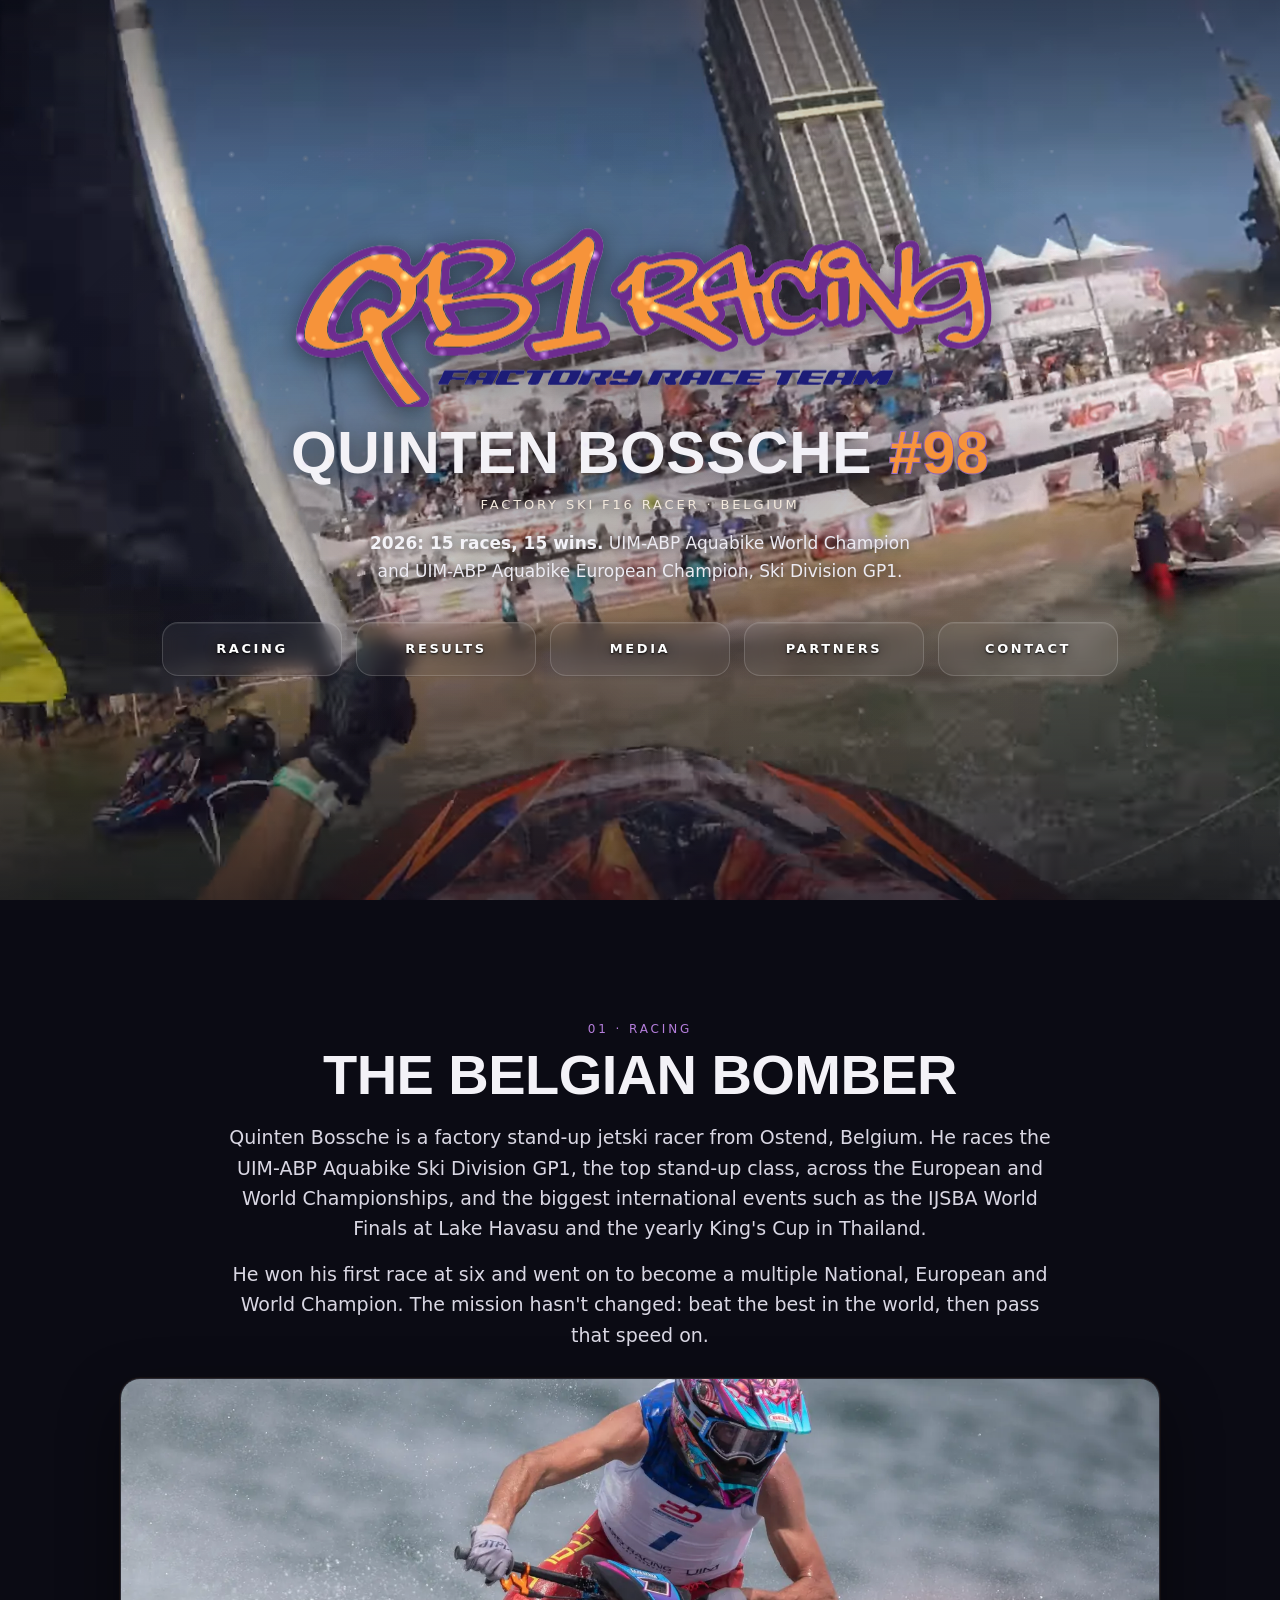
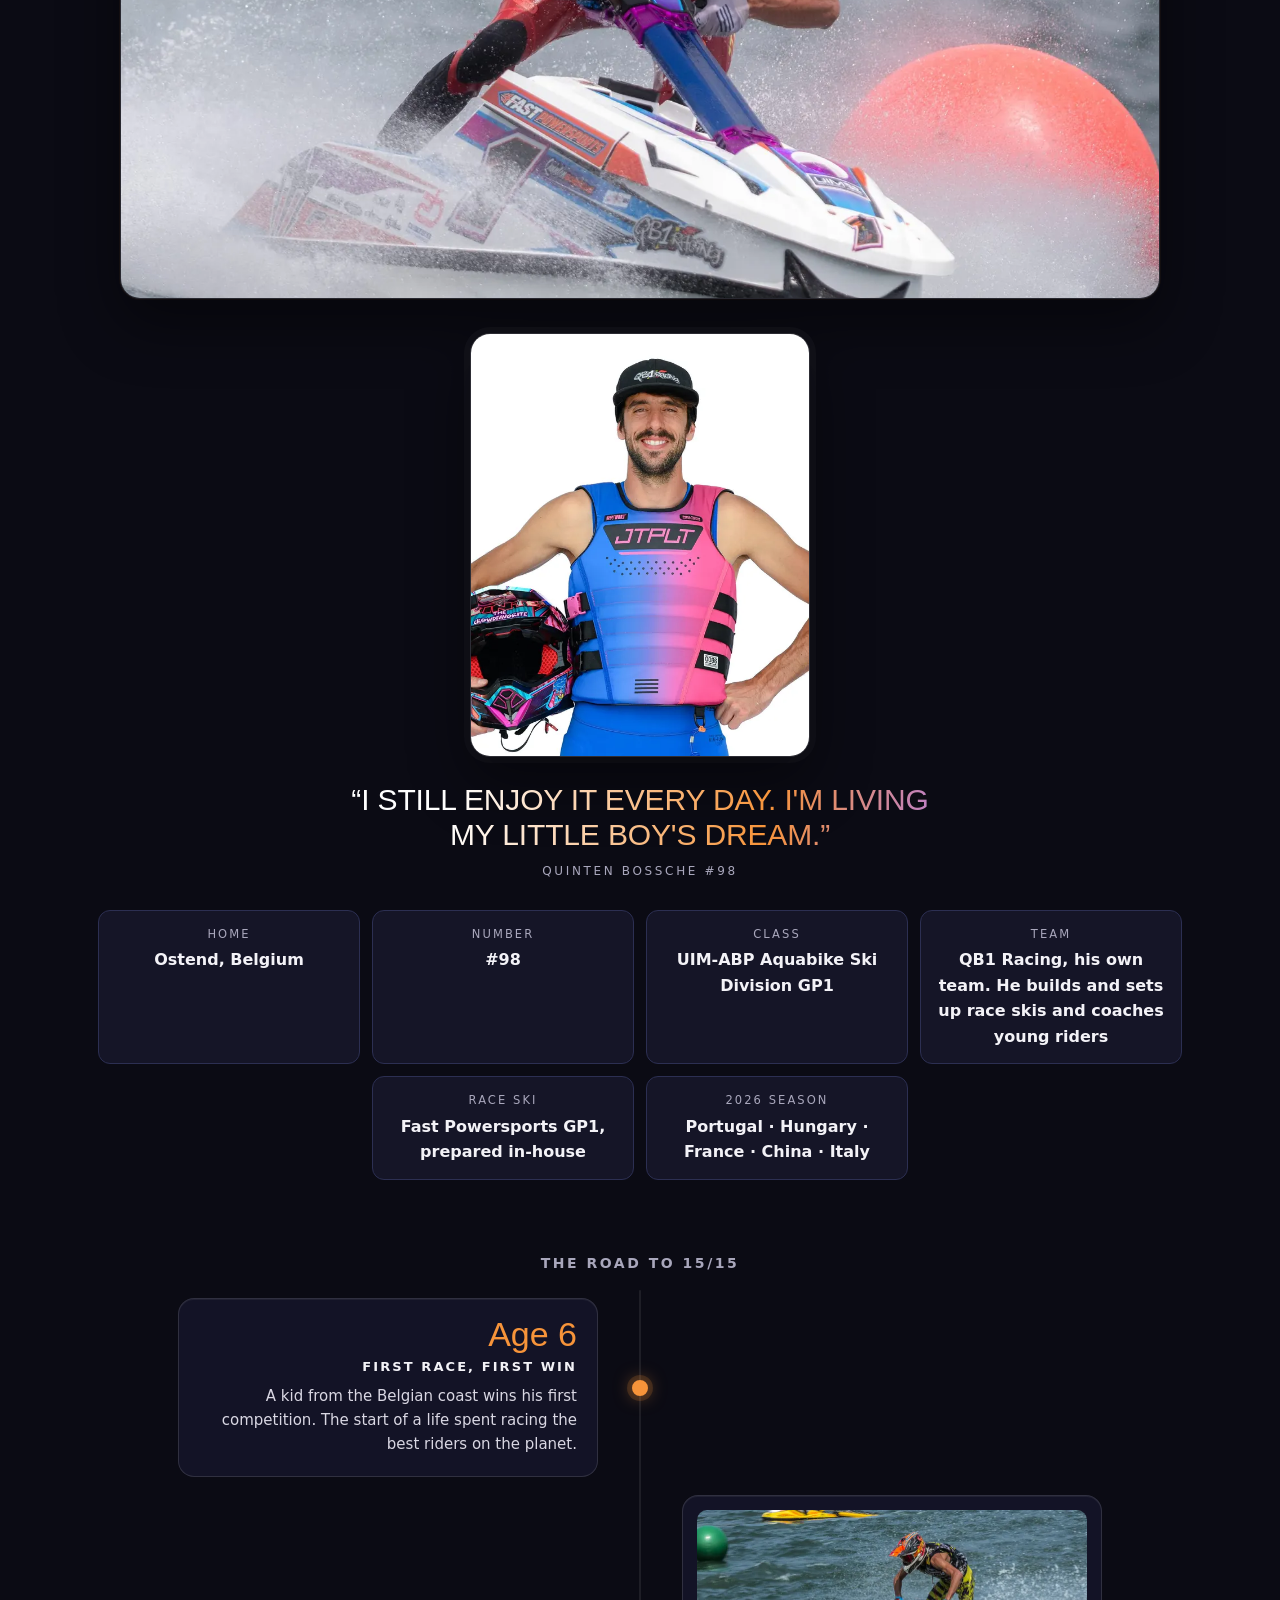
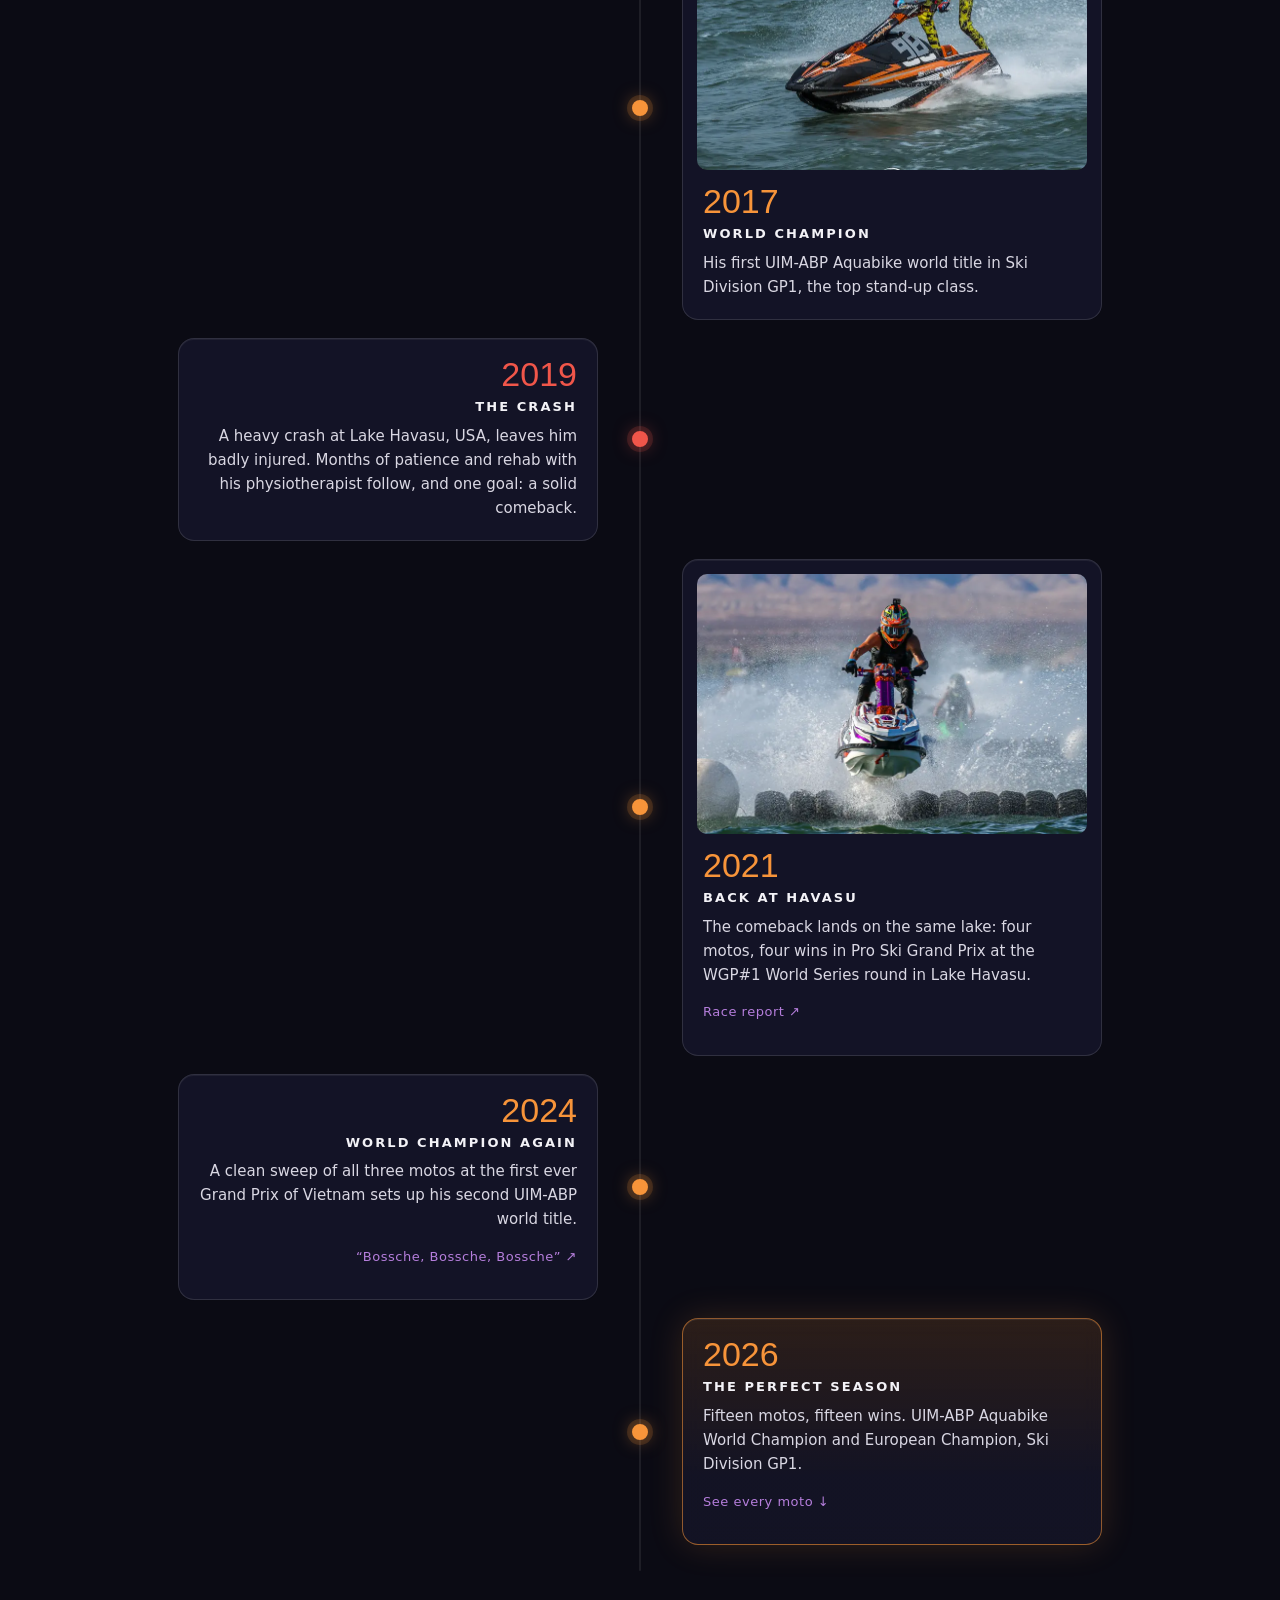
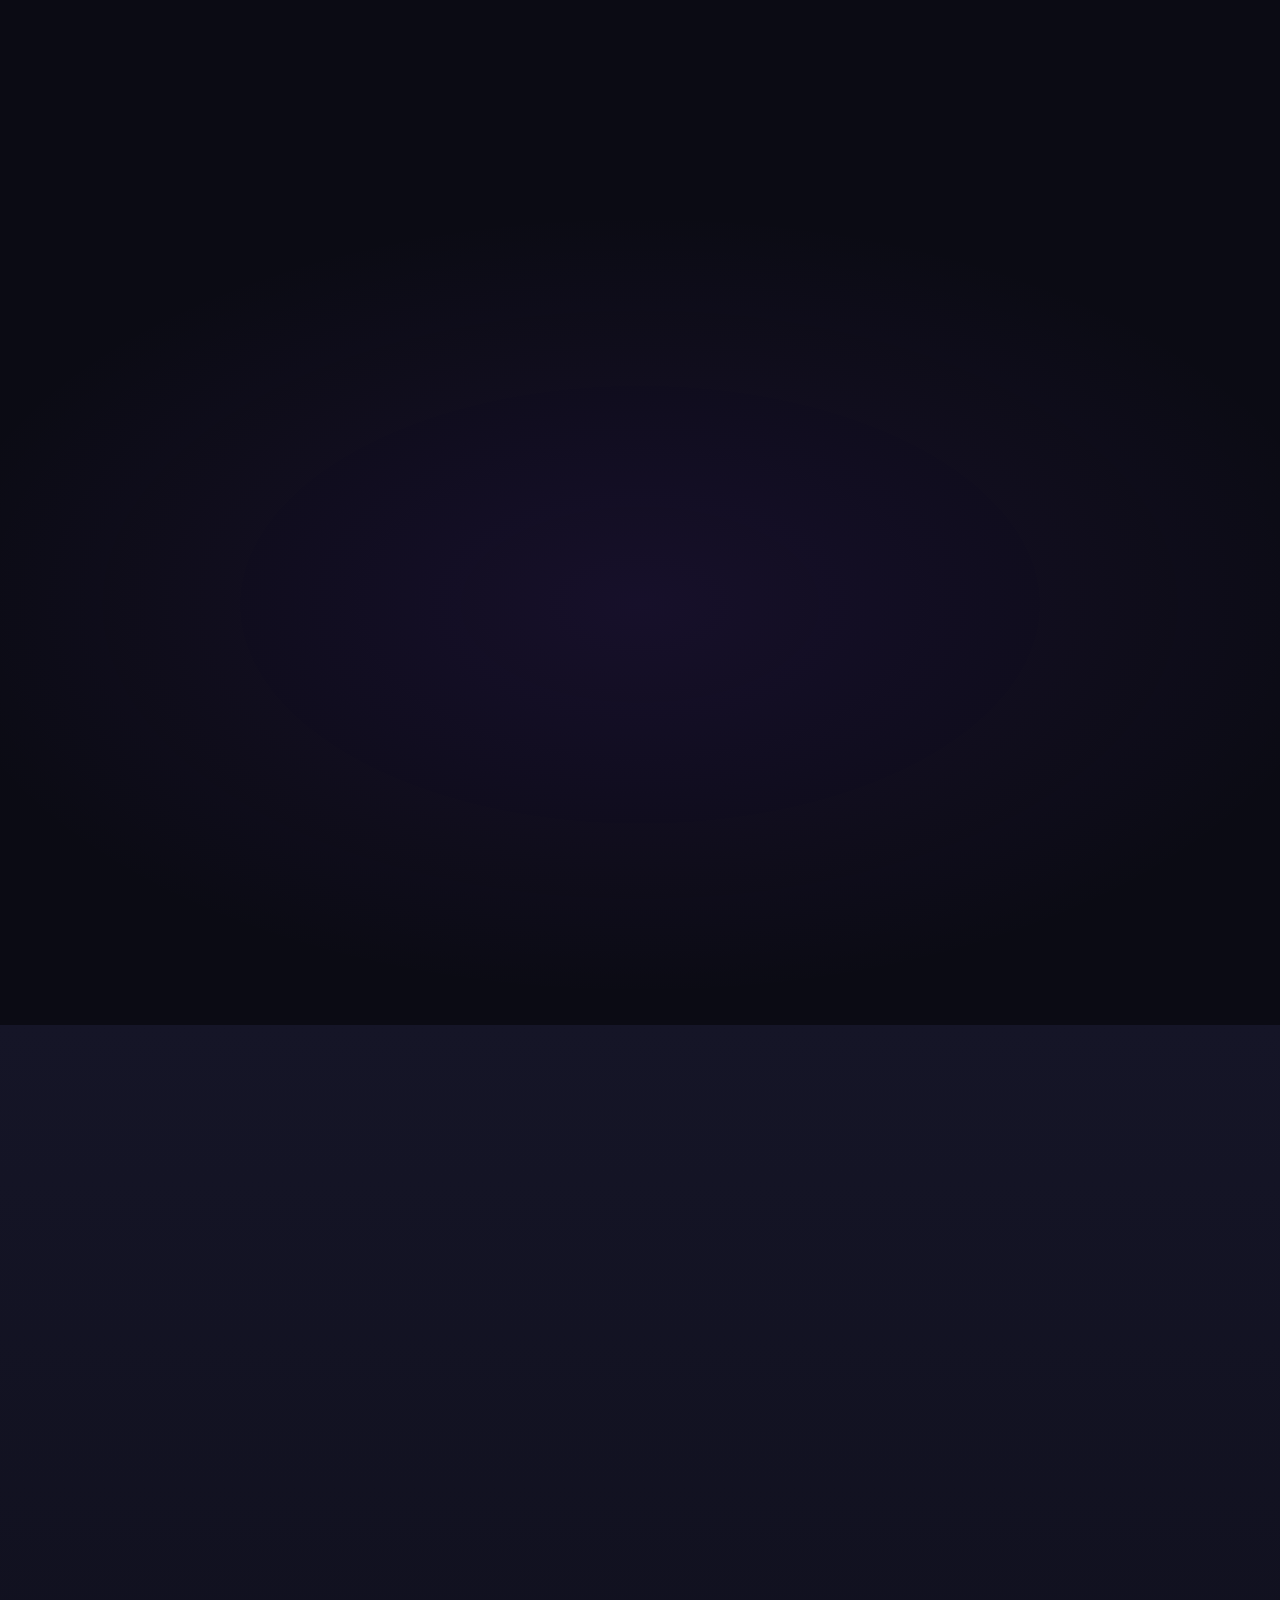
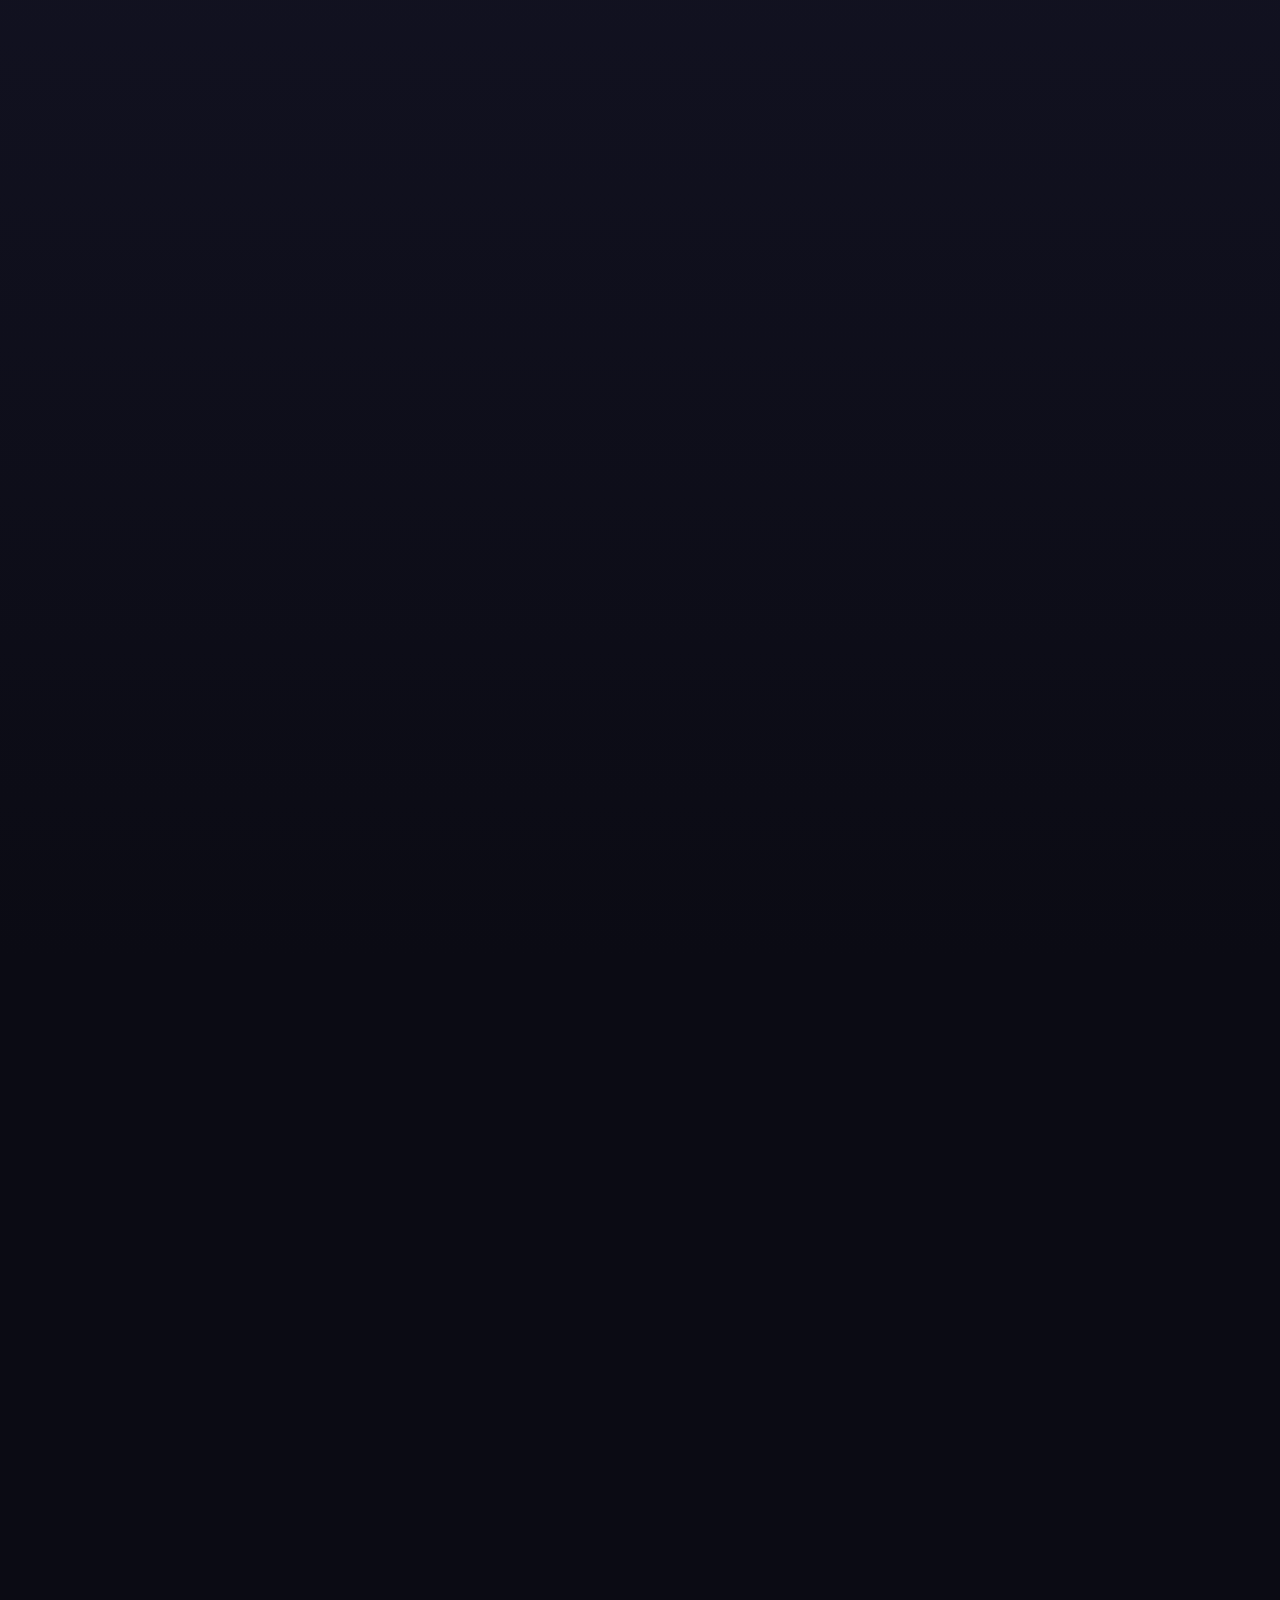
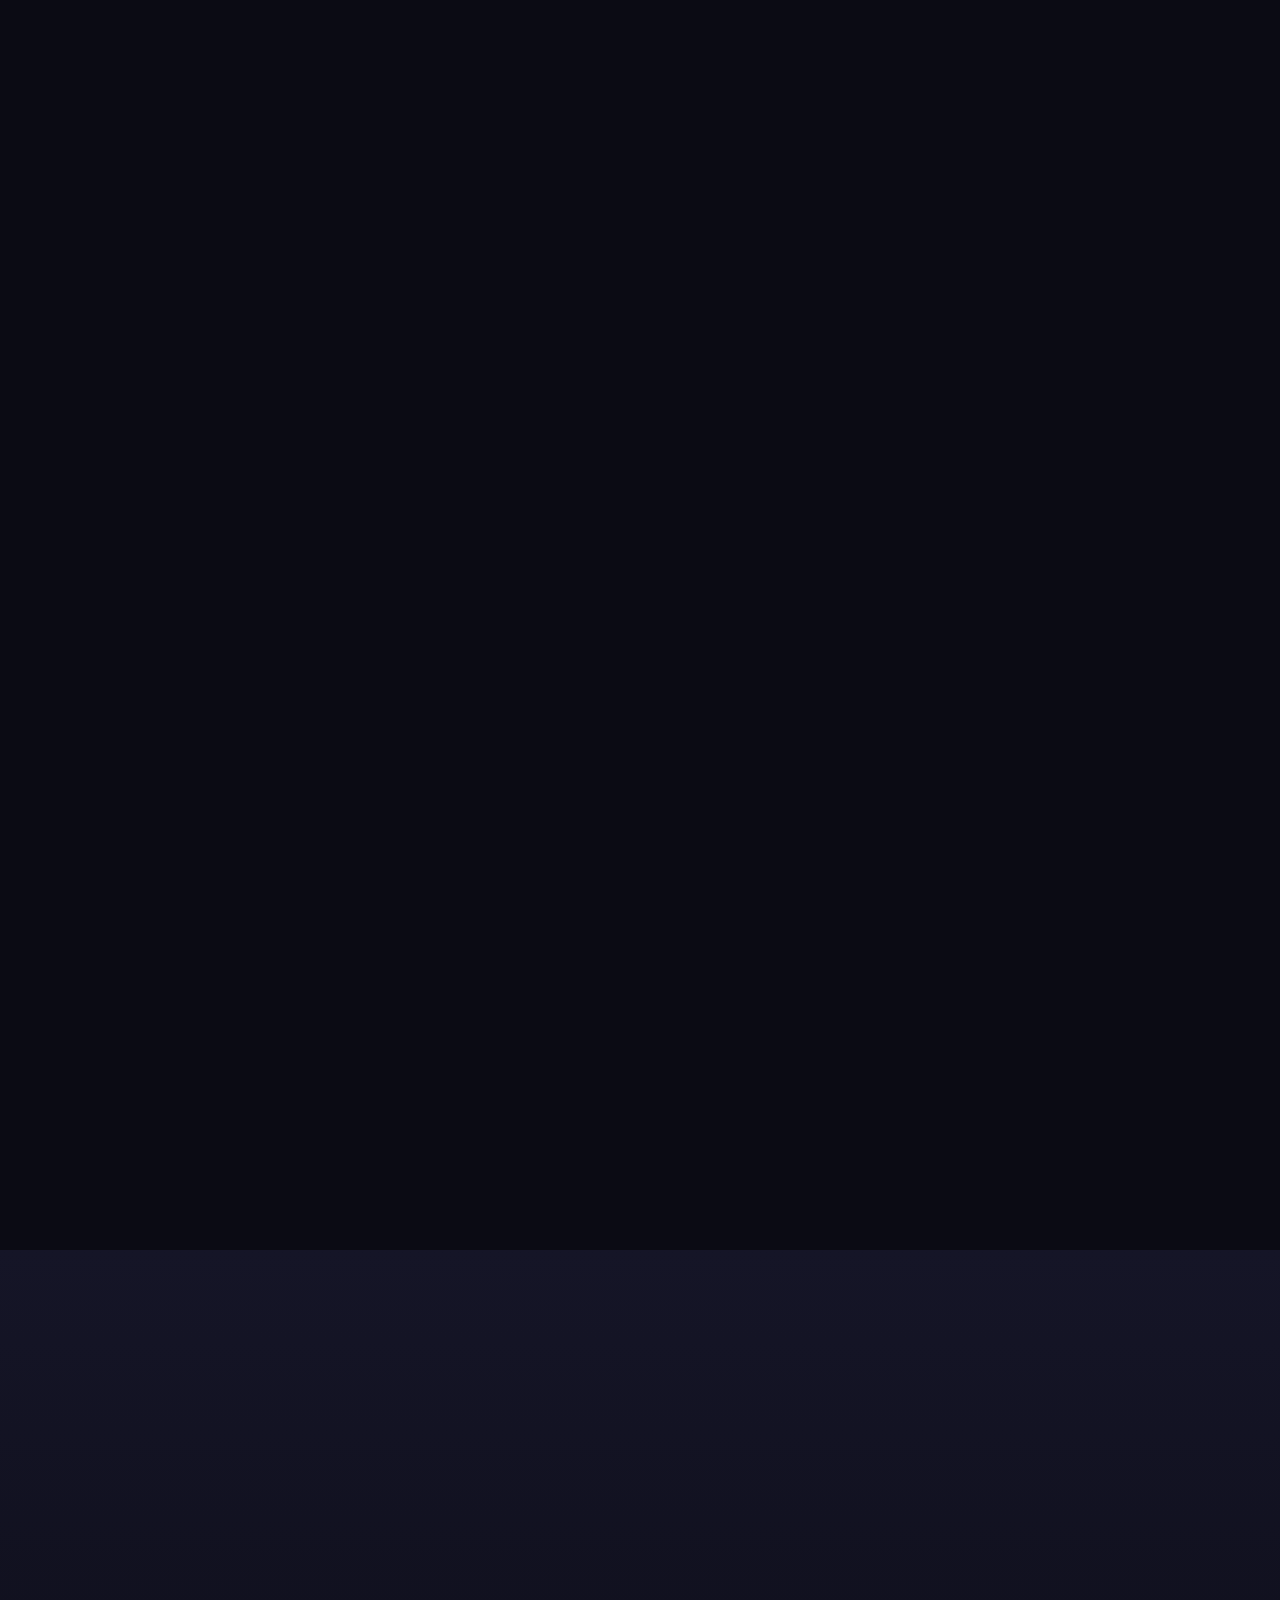
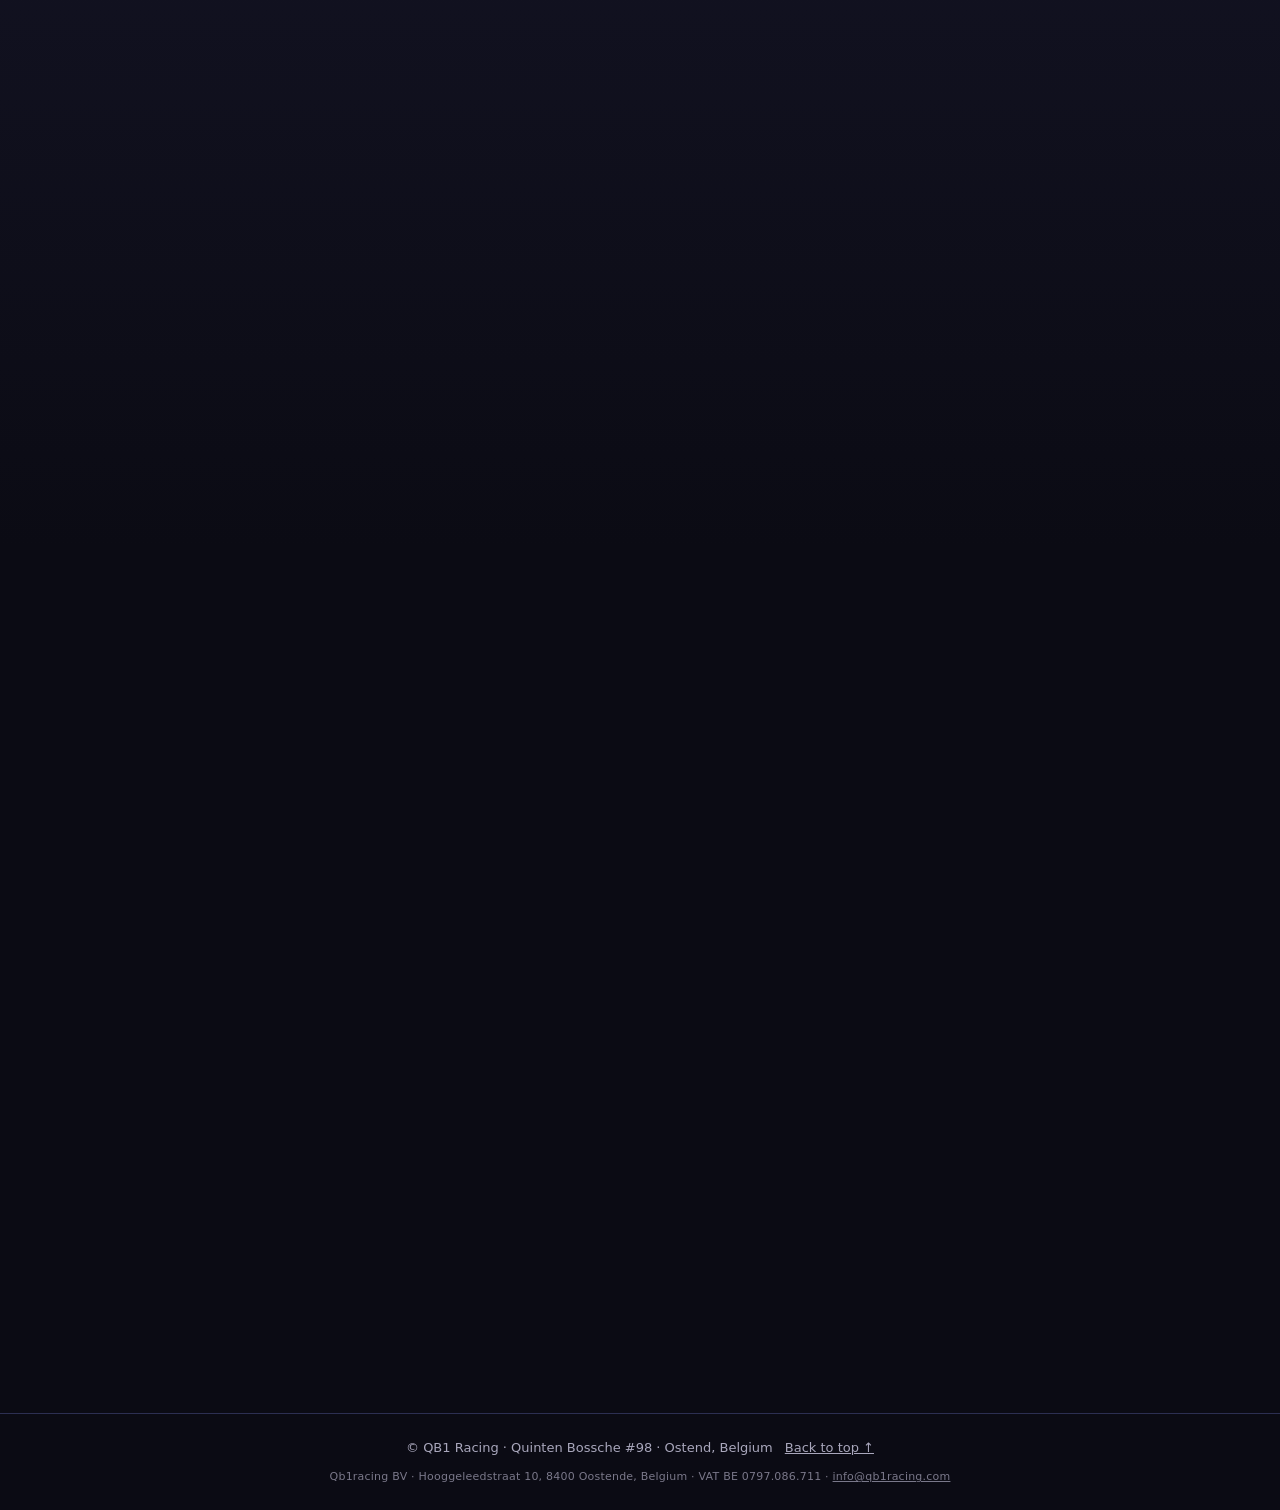
==== next/index.html @ c655eaa2 "Staging /next/: v15 preview with Quinten's new footage (intro reel, new photos, portrait, partners@ " ====
<!doctype html>
<html lang="en">
<head>
<meta charset="utf-8">
<meta name="viewport" content="width=device-width, initial-scale=1, viewport-fit=cover">
<title>Quinten Bossche #98 · QB1 Racing · Stand-up jetski world champion</title>
<meta name="description" content="Quinten Bossche #98, Belgian factory stand-up jetski racer from Ostend. UIM-ABP Aquabike Ski GP1 World Champion 2017, 2024 and 2026. Team QB1 Racing.">
<meta name="theme-color" content="#0B0B14">
<link rel="icon" href="favicon.ico" sizes="48x48">
<link rel="icon" href="favicon.svg" type="image/svg+xml">
<link rel="icon" href="favicon-32.png" type="image/png" sizes="32x32">
<link rel="icon" href="favicon-16.png" type="image/png" sizes="16x16">
<link rel="apple-touch-icon" href="apple-touch-icon.png" sizes="180x180">
<link rel="manifest" href="site.webmanifest">
<meta name="apple-mobile-web-app-title" content="QB1">
<meta name="application-name" content="QB1">
<meta name="apple-mobile-web-app-capable" content="yes">
<meta name="mobile-web-app-capable" content="yes">
<meta name="apple-mobile-web-app-status-bar-style" content="black-translucent">
<link rel="preload" as="image" href="media/draft-winning-reel-poster-1080p.jpg" media="(orientation: landscape)">
<link rel="preload" as="image" href="media/draft-winning-reel-poster-720x1280.jpg" media="(orientation: portrait)">
<link rel="stylesheet" href="css/site.css?v=15">
</head>
<body>
<a class="skip" href="#racing">Skip to content</a>

<header class="hero" id="top">
  <!-- Background: winning reel. Poster first (picture, portrait vs landscape), video injected by JS
       unless prefers-reduced-motion / Save-Data. Old qb1-loop-* files are kept in media/ but unused. -->
  <picture class="hero-poster" aria-hidden="true">
    <source media="(orientation: portrait)" srcset="media/draft-winning-reel-poster-720x1280.jpg">
    <img src="media/draft-winning-reel-poster-1080p.jpg" alt="" width="1920" height="1080" decoding="async" fetchpriority="high">
  </picture>
  <video class="hero-video" id="heroVideo" muted autoplay loop playsinline webkit-playsinline preload="metadata" aria-hidden="true" tabindex="-1"
         data-mobile-webm="media/draft-winning-reel-720x1280.webm" data-mobile-mp4="media/draft-winning-reel-720x1280.mp4"
         data-desktop-webm="media/draft-winning-reel-1080p.webm" data-desktop-mp4="media/draft-winning-reel-1080p.mp4"></video>
  <div class="hero-shade" aria-hidden="true"></div>

  <div class="hero-center">
    <div class="hero-logo" id="heroLogo" tabindex="0" role="button" aria-label="QB1 Racing logo. Move over it to stir the particles; tap, click or press Enter for a burst.">
      <img class="hero-logo-img" src="assets/logo.svg" alt="QB1 Racing" width="2664" height="680"
           onerror="this.onerror=null;this.src='assets/logo-placeholder.svg'">
      <canvas class="fx hero-fx" aria-hidden="true"></canvas>
    </div>
    <h1 class="wordmark"><span class="wm-name">Quinten Bossche</span> <span class="wm-num">#98</span></h1>
    <p class="kicker">FACTORY SKI F16 RACER · BELGIUM</p>
    <p class="hero-stat"><strong>2026: 15 races, 15 wins.</strong> UIM-ABP Aquabike World Champion and UIM-ABP Aquabike European Champion, Ski Division GP1.</p>

    <nav class="logo-nav" aria-label="Sections">
      <ul>
        <li><a class="fx-btn" href="#racing"><span class="fx-label">Racing</span></a></li>
        <li><a class="fx-btn" href="#results"><span class="fx-label">Results</span></a></li>
        <li><a class="fx-btn" href="#media"><span class="fx-label">Media</span></a></li>
        <li><a class="fx-btn" href="#partners"><span class="fx-label">Partners</span></a></li>
        <li><a class="fx-btn" href="#contact"><span class="fx-label">Contact</span></a></li>
      </ul>
    </nav>
  </div>
</header>

<main>
  <section class="panel" id="racing" aria-labelledby="racing-h">
    <div class="wrap">
      <p class="eyebrow">01 · Racing</p>
      <h2 id="racing-h">The Belgian Bomber</h2>
      <p class="lead">Quinten Bossche is a factory stand-up jetski racer from Ostend, Belgium. He races the UIM-ABP Aquabike Ski Division GP1, the top stand-up class, across the European and World Championships, and the biggest international events such as the IJSBA World Finals at Lake Havasu and the yearly King's Cup in Thailand.</p>
      <p class="lead lead-2">He won his first race at six and went on to become a multiple National, European and World Champion. The mission hasn't changed: beat the best in the world, then pass that speed on.</p>
      <figure class="feature reveal"><picture><source type="image/webp" srcset="assets/photos/race-spray-buoy-800.webp 800w, assets/photos/race-spray-buoy-1600.webp 1600w" sizes="(min-width:1100px) 1040px, 94vw"><img src="assets/photos/race-spray-buoy-1600.jpg" srcset="assets/photos/race-spray-buoy-800.jpg 800w, assets/photos/race-spray-buoy-1600.jpg 1600w" sizes="(min-width:1100px) 1040px, 94vw" width="1600" height="1067" alt="Quinten Bossche attacking a turn buoy on his stand-up race ski, spray flying off the hull" loading="lazy" decoding="async"></picture></figure>
      <figure class="portrait reveal"><picture><source type="image/webp" srcset="assets/photos/portrait-studio-600.webp 600w, assets/photos/portrait-studio-1200.webp 1200w" sizes="(min-width:700px) 340px, 72vw"><img src="assets/photos/portrait-studio-600.jpg" srcset="assets/photos/portrait-studio-600.jpg 600w, assets/photos/portrait-studio-1200.jpg 1200w" sizes="(min-width:700px) 340px, 72vw" width="600" height="750" alt="Portrait of Quinten Bossche in his race vest, holding his helmet" loading="lazy" decoding="async"></picture></figure>
      <figure class="pull reveal">
        <blockquote><p>“I still enjoy it every day. I'm living my little boy's dream.”</p></blockquote>
        <figcaption>Quinten Bossche #98</figcaption>
      </figure>
      <dl class="facts">
        <div><dt>Home</dt><dd>Ostend, Belgium</dd></div>
        <div><dt>Number</dt><dd>#98</dd></div>
        <div><dt>Class</dt><dd>UIM-ABP Aquabike Ski Division GP1</dd></div>
        <div><dt>Team</dt><dd>QB1 Racing, his own team. He builds and sets up race skis and coaches young riders</dd></div>
        <div><dt>Race ski</dt><dd>Fast Powersports GP1, prepared in-house</dd></div>
        <div><dt>2026 season</dt><dd>Portugal · Hungary · France · China · Italy</dd></div>
      </dl>

      <div class="journey" id="journey">
        <h3 class="sub">The road to 15/15</h3>
        <ol class="tl" id="timeline">
          <li class="tl-item reveal"><span class="tl-dot" aria-hidden="true"></span>
            <div class="tl-card"><span class="tl-year">Age 6</span><h4>First race, first win</h4>
              <p>A kid from the Belgian coast wins his first competition. The start of a life spent racing the best riders on the planet.</p></div></li>
          <li class="tl-item reveal"><span class="tl-dot" aria-hidden="true"></span>
            <div class="tl-card"><picture><source type="image/webp" srcset="assets/photos/gp1-2017-800.webp 800w, assets/photos/gp1-2017-1600.webp 1600w" sizes="(min-width:860px) 420px, 92vw"><img src="assets/photos/gp1-2017-800.jpg" srcset="assets/photos/gp1-2017-800.jpg 800w, assets/photos/gp1-2017-1600.jpg 1600w" sizes="(min-width:860px) 420px, 92vw" width="800" height="521" alt="Quinten Bossche on his #98 race ski during the 2017 season" loading="lazy" decoding="async" class="tl-img"></picture><span class="tl-year">2017</span><h4>World Champion</h4>
              <p>His first UIM-ABP Aquabike world title in Ski Division GP1, the top stand-up class.</p></div></li>
          <li class="tl-item tl-low reveal"><span class="tl-dot" aria-hidden="true"></span>
            <div class="tl-card"><span class="tl-year">2019</span><h4>The crash</h4>
              <p>A heavy crash at Lake Havasu, USA, leaves him badly injured. Months of patience and rehab with his physiotherapist follow, and one goal: a solid comeback.</p></div></li>
          <li class="tl-item reveal"><span class="tl-dot" aria-hidden="true"></span>
            <div class="tl-card"><picture><source type="image/webp" srcset="assets/photos/havasu-2021-800.webp 800w, assets/photos/havasu-2021-1600.webp 1600w" sizes="(min-width:860px) 420px, 92vw"><img src="assets/photos/havasu-2021-800.jpg" srcset="assets/photos/havasu-2021-800.jpg 800w, assets/photos/havasu-2021-1600.jpg 1600w" sizes="(min-width:860px) 420px, 92vw" width="800" height="533" alt="Quinten Bossche charging between the buoys at Lake Havasu" loading="lazy" decoding="async" class="tl-img"></picture><span class="tl-year">2021</span><h4>Back at Havasu</h4>
              <p>The comeback lands on the same lake: four motos, four wins in Pro Ski Grand Prix at the WGP#1 World Series round in Lake Havasu.</p>
              <a class="tl-src" href="https://jetski-worldseries.com/news21-48EN.html" target="_blank" rel="noopener noreferrer">Race report ↗</a></div></li>
          <li class="tl-item reveal"><span class="tl-dot" aria-hidden="true"></span>
            <div class="tl-card"><span class="tl-year">2024</span><h4>World Champion again</h4>
              <p>A clean sweep of all three motos at the first ever Grand Prix of Vietnam sets up his second UIM-ABP world title.</p>
              <a class="tl-src" href="https://www.aquabike.net/news/2024/bossche-bossche-bossche-quinten-stars-in-vietnam" target="_blank" rel="noopener noreferrer">“Bossche, Bossche, Bossche” ↗</a></div></li>
          <li class="tl-item tl-peak reveal"><span class="tl-dot" aria-hidden="true"></span>
            <div class="tl-card"><span class="tl-year">2026</span><h4>The perfect season</h4>
              <p>Fifteen motos, fifteen wins. UIM-ABP Aquabike World Champion and European Champion, Ski Division GP1.</p>
              <a class="tl-src" href="#results">See every moto ↓</a></div></li>
        </ol>
      </div>
    </div>
  </section>

  <section class="panel reel" id="reel" aria-labelledby="reel-h">
    <div class="wrap">
      <p class="eyebrow">Intro</p>
      <h2 id="reel-h">This is #98</h2>
      <div class="reel-frame reveal" id="reelFrame">
        <video class="reel-video" id="reelVideo" muted loop playsinline webkit-playsinline preload="none"
               poster="media/qb-intro-poster-1080p.jpg" width="1920" height="1080"
               data-desktop="media/qb-intro-1080p.mp4" data-mobile="media/qb-intro-720p.mp4"
               aria-label="Quinten Bossche #98 intro film"></video>
        <div class="reel-ctrl">
          <button type="button" class="reel-btn" id="reelPlay" aria-pressed="false">Play</button>
          <button type="button" class="reel-btn" id="reelSound" aria-pressed="false">Sound on</button>
        </div>
      </div>
    </div>
  </section>

  <section class="panel alt recap" id="results" aria-labelledby="results-h">
    <div class="wrap">
      <svg class="sr-sprite" aria-hidden="true" focusable="false" width="0" height="0">
        <symbol id="flag-pt" viewBox="0 0 30 20"><rect width="12" height="20" fill="#046A38"/><rect x="12" width="18" height="20" fill="#DA291C"/><circle cx="12" cy="10" r="4.2" fill="#FFE900"/><circle cx="12" cy="10" r="2.4" fill="#DA291C"/></symbol>
        <symbol id="flag-hu" viewBox="0 0 30 20"><rect width="30" height="7" fill="#CE2939"/><rect y="7" width="30" height="6" fill="#fff"/><rect y="13" width="30" height="7" fill="#477050"/></symbol>
        <symbol id="flag-fr" viewBox="0 0 30 20"><rect width="10" height="20" fill="#0055A4"/><rect x="10" width="10" height="20" fill="#fff"/><rect x="20" width="10" height="20" fill="#EF4135"/></symbol>
        <symbol id="flag-cn" viewBox="0 0 30 20"><rect width="30" height="20" fill="#EE1C25"/><polygon fill="#FFDE00" points="5.50,1.90 6.32,4.37 8.92,4.39 6.83,5.93 7.62,8.41 5.50,6.90 3.38,8.41 4.17,5.93 2.08,4.39 4.68,4.37"/><circle cx="11" cy="2.4" r=".9" fill="#FFDE00"/><circle cx="12.8" cy="4.6" r=".9" fill="#FFDE00"/><circle cx="12.8" cy="7.6" r=".9" fill="#FFDE00"/><circle cx="11" cy="9.6" r=".9" fill="#FFDE00"/></symbol>
        <symbol id="flag-it" viewBox="0 0 30 20"><rect width="10" height="20" fill="#009246"/><rect x="10" width="10" height="20" fill="#fff"/><rect x="20" width="10" height="20" fill="#CE2B37"/></symbol>
      </svg>
      <p class="eyebrow">02 · Results</p>
      <h2 id="results-h">A perfect 2026</h2>
      <p class="lead">Fifteen motos, fifteen wins. Every point on offer: <strong>375 of 375</strong>.</p>

      <div class="recap-top" id="recap">
        <figure class="ring-wrap">
          <svg class="ring" viewBox="0 0 120 120" aria-hidden="true" focusable="false">
            <circle class="track" r="52" cx="60" cy="60"/>
            <g transform="rotate(-90 60 60)">
          <circle class="seg eu" data-seg="0" r="52" cx="60" cy="60" stroke-dasharray="18.78 307.94" stroke-dashoffset="0.00"/>
          <circle class="seg eu" data-seg="1" r="52" cx="60" cy="60" stroke-dasharray="18.78 307.94" stroke-dashoffset="-21.78"/>
          <circle class="seg eu" data-seg="2" r="52" cx="60" cy="60" stroke-dasharray="18.78 307.94" stroke-dashoffset="-43.56"/>
          <circle class="seg eu" data-seg="3" r="52" cx="60" cy="60" stroke-dasharray="18.78 307.94" stroke-dashoffset="-65.35"/>
          <circle class="seg eu" data-seg="4" r="52" cx="60" cy="60" stroke-dasharray="18.78 307.94" stroke-dashoffset="-87.13"/>
          <circle class="seg eu" data-seg="5" r="52" cx="60" cy="60" stroke-dasharray="18.78 307.94" stroke-dashoffset="-108.91"/>
          <circle class="seg eu" data-seg="6" r="52" cx="60" cy="60" stroke-dasharray="18.78 307.94" stroke-dashoffset="-130.69"/>
          <circle class="seg eu" data-seg="7" r="52" cx="60" cy="60" stroke-dasharray="18.78 307.94" stroke-dashoffset="-152.47"/>
          <circle class="seg eu" data-seg="8" r="52" cx="60" cy="60" stroke-dasharray="18.78 307.94" stroke-dashoffset="-174.25"/>
          <circle class="seg wc" data-seg="9" r="52" cx="60" cy="60" stroke-dasharray="18.78 307.94" stroke-dashoffset="-196.04"/>
          <circle class="seg wc" data-seg="10" r="52" cx="60" cy="60" stroke-dasharray="18.78 307.94" stroke-dashoffset="-217.82"/>
          <circle class="seg wc" data-seg="11" r="52" cx="60" cy="60" stroke-dasharray="18.78 307.94" stroke-dashoffset="-239.60"/>
          <circle class="seg wc" data-seg="12" r="52" cx="60" cy="60" stroke-dasharray="18.78 307.94" stroke-dashoffset="-261.38"/>
          <circle class="seg wc" data-seg="13" r="52" cx="60" cy="60" stroke-dasharray="18.78 307.94" stroke-dashoffset="-283.16"/>
          <circle class="seg wc" data-seg="14" r="52" cx="60" cy="60" stroke-dasharray="18.78 307.94" stroke-dashoffset="-304.94"/>
            </g>
          </svg>
          <figcaption class="ring-txt"><span class="ring-big"><span class="cnt" data-to="15" aria-hidden="true">15</span><span aria-hidden="true">/15</span><span class="sr-only">15 out of 15</span></span><span class="ring-cap">motos won</span></figcaption>
        </figure>

        <div class="tally">
          <div class="t-total"><span class="t-num"><span class="cnt" data-to="375" aria-hidden="true">375</span><span class="sr-only">375</span></span><span class="t-cap">championship points, 2026<br><span class="t-max">maximum possible: 375</span></span></div>
          <div class="t-split">
            <div class="t-eu"><span class="t-sub"><span class="cnt" data-to="225" aria-hidden="true">225</span><span class="sr-only">225</span></span><span class="t-lbl">European Ch. · 9 × 25</span></div>
            <div class="t-wc"><span class="t-sub"><span class="cnt" data-to="150" aria-hidden="true">150</span><span class="sr-only">150</span></span><span class="t-lbl">World Ch. · 6 × 25</span></div>
          </div>
          <p class="boom" aria-label="2026 was dynamite">2026 was <span aria-hidden="true">🧨🧨🧨🧨</span></p>
        </div>
      </div>

      <div class="champs" id="recapGrid">
        <article class="champ eu">
          <header class="c-head"><h3>European Continental Championship</h3><p class="c-pts"><strong>225</strong> pts · 9/9 · Champion</p></header>
          <ol class="rounds">
            <li class="round">
              <div class="r-head"><svg class="flag" viewBox="0 0 30 20" role="img" aria-label="Portugal"><use href="#flag-pt"/></svg>
                <span class="r-txt"><span class="r-place">Mira, Portugal</span><span class="r-meta">Round 1 · GP of Mira · 3–5 Jul</span></span></div>
              <ol class="motos" aria-label="Mira, Portugal: 3 motos">
                <li><button class="moto" type="button" data-i="0" data-info="Mira, Portugal · 3–5 Jul · Moto 1: 1st place, 25 points (European Ch.)"><span class="m-n">Moto 1</span><span class="m-p">P1</span><span class="m-pts">25<small> pts</small></span></button></li>
                <li><button class="moto" type="button" data-i="1" data-info="Mira, Portugal · 3–5 Jul · Moto 2: 1st place, 25 points (European Ch.)"><span class="m-n">Moto 2</span><span class="m-p">P1</span><span class="m-pts">25<small> pts</small></span></button></li>
                <li><button class="moto" type="button" data-i="2" data-info="Mira, Portugal · 3–5 Jul · Moto 3: 1st place, 25 points (European Ch.)"><span class="m-n">Moto 3</span><span class="m-p">P1</span><span class="m-pts">25<small> pts</small></span></button></li>
              </ol>
            </li>
            <li class="round">
              <div class="r-head"><svg class="flag" viewBox="0 0 30 20" role="img" aria-label="Hungary"><use href="#flag-hu"/></svg>
                <span class="r-txt"><span class="r-place">Győr, Hungary</span><span class="r-meta">Round 2 · GP of Hungary · 17–19 Jul</span></span></div>
              <ol class="motos" aria-label="Győr, Hungary: 3 motos">
                <li><button class="moto" type="button" data-i="3" data-info="Győr, Hungary · 17–19 Jul · Moto 1: 1st place, 25 points (European Ch.)"><span class="m-n">Moto 1</span><span class="m-p">P1</span><span class="m-pts">25<small> pts</small></span></button></li>
                <li><button class="moto" type="button" data-i="4" data-info="Győr, Hungary · 17–19 Jul · Moto 2: 1st place, 25 points (European Ch.)"><span class="m-n">Moto 2</span><span class="m-p">P1</span><span class="m-pts">25<small> pts</small></span></button></li>
                <li><button class="moto" type="button" data-i="5" data-info="Győr, Hungary · 17–19 Jul · Moto 3: 1st place, 25 points (European Ch.)"><span class="m-n">Moto 3</span><span class="m-p">P1</span><span class="m-pts">25<small> pts</small></span></button></li>
              </ol>
            </li>
            <li class="round">
              <div class="r-head"><svg class="flag" viewBox="0 0 30 20" role="img" aria-label="France"><use href="#flag-fr"/></svg>
                <span class="r-txt"><span class="r-place">Vichy, France</span><span class="r-meta">Round 3 · GP of Vichy · 4–6 Sep</span></span></div>
              <ol class="motos" aria-label="Vichy, France: 3 motos">
                <li><button class="moto" type="button" data-i="6" data-info="Vichy, France · 4–6 Sep · Moto 1: 1st place, 25 points (European Ch.)"><span class="m-n">Moto 1</span><span class="m-p">P1</span><span class="m-pts">25<small> pts</small></span></button></li>
                <li><button class="moto" type="button" data-i="7" data-info="Vichy, France · 4–6 Sep · Moto 2: 1st place, 25 points (European Ch.)"><span class="m-n">Moto 2</span><span class="m-p">P1</span><span class="m-pts">25<small> pts</small></span></button></li>
                <li><button class="moto" type="button" data-i="8" data-info="Vichy, France · 4–6 Sep · Moto 3: 1st place, 25 points (European Ch.)"><span class="m-n">Moto 3</span><span class="m-p">P1</span><span class="m-pts">25<small> pts</small></span></button></li>
              </ol>
            </li>
          </ol>
        </article>
        <article class="champ wc">
          <header class="c-head"><h3>World Championship</h3><p class="c-pts"><strong>150</strong> pts · 6/6 · Champion</p></header>
          <ol class="rounds">
            <li class="round">
              <div class="r-head"><svg class="flag" viewBox="0 0 30 20" role="img" aria-label="China"><use href="#flag-cn"/></svg>
                <span class="r-txt"><span class="r-place">Shanghai, China</span><span class="r-meta">Round 4 · GP of Shanghai · 2–3 Oct</span></span></div>
              <ol class="motos" aria-label="Shanghai, China: 3 motos">
                <li><button class="moto" type="button" data-i="9" data-info="Shanghai, China · 2–3 Oct · Moto 1: 1st place, 25 points (World Ch.)"><span class="m-n">Moto 1</span><span class="m-p">P1</span><span class="m-pts">25<small> pts</small></span></button></li>
                <li><button class="moto" type="button" data-i="10" data-info="Shanghai, China · 2–3 Oct · Moto 2: 1st place, 25 points (World Ch.)"><span class="m-n">Moto 2</span><span class="m-p">P1</span><span class="m-pts">25<small> pts</small></span></button></li>
                <li><button class="moto" type="button" data-i="11" data-info="Shanghai, China · 2–3 Oct · Moto 3: 1st place, 25 points (World Ch.)"><span class="m-n">Moto 3</span><span class="m-p">P1</span><span class="m-pts">25<small> pts</small></span></button></li>
              </ol>
            </li>
            <li class="round">
              <div class="r-head"><svg class="flag" viewBox="0 0 30 20" role="img" aria-label="Italy"><use href="#flag-it"/></svg>
                <span class="r-txt"><span class="r-place">Olbia, Italy</span><span class="r-meta">Round 5 · Regione Sardegna GP of Italy · 16–18 Oct</span></span></div>
              <ol class="motos" aria-label="Olbia, Italy: 3 motos">
                <li><button class="moto" type="button" data-i="12" data-info="Olbia, Italy · 16–18 Oct · Moto 1: 1st place, 25 points (World Ch.)"><span class="m-n">Moto 1</span><span class="m-p">P1</span><span class="m-pts">25<small> pts</small></span></button></li>
                <li><button class="moto" type="button" data-i="13" data-info="Olbia, Italy · 16–18 Oct · Moto 2: 1st place, 25 points (World Ch.)"><span class="m-n">Moto 2</span><span class="m-p">P1</span><span class="m-pts">25<small> pts</small></span></button></li>
                <li><button class="moto" type="button" data-i="14" data-info="Olbia, Italy · 16–18 Oct · Moto 3: 1st place, 25 points (World Ch.)"><span class="m-n">Moto 3</span><span class="m-p">P1</span><span class="m-pts">25<small> pts</small></span></button></li>
              </ol>
            </li>
          </ol>
        </article>
      </div>

      <div class="recap-ctl">
        <button class="replay" type="button" id="recapReplay" hidden>↻ Replay the season</button>
        <p class="recap-status" id="recapStatus" aria-live="polite">Tap any moto for details.</p>
      </div>

      <ul class="titles" aria-label="Titles">
        <li><span class="ti-big">2017 · 2024 · 2026</span><span class="ti-cap">UIM-ABP Aquabike World Champion, Ski Division GP1</span></li>
        <li><span class="ti-big">2026</span><span class="ti-cap">UIM-ABP Aquabike European Champion, Ski Division GP1</span></li>
      </ul>

      <p class="src">Sources: official UIM-ABP Aquabike circuit standings, Ski Division GP1, on <a href="https://www.aquabike.net/riders/2026/quinten-bossche" target="_blank" rel="noopener noreferrer">aquabike.net</a> (UIM), as shared in <a href="https://www.instagram.com/quintenbossche98/" target="_blank" rel="noopener noreferrer">@quintenbossche98</a>’s Instagram story.</p>
    </div>
  </section>

  <section class="panel" id="media" aria-labelledby="media-h">
    <div class="wrap">
      <p class="eyebrow">03 · Media</p>
      <h2 id="media-h">Social &amp; video</h2>
      <ul class="socials" aria-label="Quinten Bossche on social media">
        <li><a href="https://www.instagram.com/quintenbossche98/" target="_blank" rel="noopener noreferrer">
          <svg viewBox="0 0 24 24" aria-hidden="true"><rect x="3" y="3" width="18" height="18" rx="5" fill="none" stroke="currentColor" stroke-width="2"/><circle cx="12" cy="12" r="4.2" fill="none" stroke="currentColor" stroke-width="2"/><circle cx="17.4" cy="6.6" r="1.3" fill="currentColor"/></svg>
          <span>Instagram<small>@quintenbossche98</small></span></a></li>
        <li><a href="https://www.facebook.com/QuintenBossche98/" target="_blank" rel="noopener noreferrer">
          <svg viewBox="0 0 24 24" aria-hidden="true"><path fill="currentColor" d="M13.5 21v-7.5h2.6l.4-3h-3V8.6c0-.9.3-1.5 1.6-1.5h1.6V4.4c-.3 0-1.2-.1-2.3-.1-2.3 0-3.9 1.4-3.9 4v2.2H7.9v3h2.6V21h3z"/></svg>
          <span>Facebook<small>Quinten Bossche #98</small></span></a></li>
        <li><a href="https://www.youtube.com/@quintenbossche98" target="_blank" rel="noopener noreferrer">
          <svg viewBox="0 0 24 24" aria-hidden="true"><path fill="currentColor" d="M21.6 7.2a2.5 2.5 0 0 0-1.8-1.8C18.2 5 12 5 12 5s-6.2 0-7.8.4A2.5 2.5 0 0 0 2.4 7.2 26 26 0 0 0 2 12a26 26 0 0 0 .4 4.8 2.5 2.5 0 0 0 1.8 1.8C5.8 19 12 19 12 19s6.2 0 7.8-.4a2.5 2.5 0 0 0 1.8-1.8A26 26 0 0 0 22 12a26 26 0 0 0-.4-4.8zM10 15V9l5.2 3L10 15z"/></svg>
          <span>YouTube<small>@quintenbossche98</small></span></a></li>
        <li><a href="https://www.tiktok.com/@quintenbossche98" target="_blank" rel="noopener noreferrer">
          <svg viewBox="0 0 24 24" aria-hidden="true"><path fill="currentColor" d="M16.6 3c.4 2.2 1.8 3.6 4 3.8v3.1a7.3 7.3 0 0 1-4-1.3v6.1a5.8 5.8 0 1 1-5.8-5.8c.3 0 .6 0 .9.1v3.2a2.7 2.7 0 1 0 1.8 2.5V3h3.1z"/></svg>
          <span>TikTok<small>@quintenbossche98</small></span></a></li>
      </ul>

      <h3 class="sub">In the press</h3>
      <ul class="press" aria-label="Press coverage">
        <li><a class="reveal" href="https://www.aquabike.net/news/2024/bossche-bossche-bossche-quinten-stars-in-vietnam" target="_blank" rel="noopener noreferrer"><span class="pr-src">UIM-ABP Aquabike</span><span class="pr-t">“Bossche, Bossche, Bossche”: Quinten stars in Vietnam</span></a></li>
        <li><a class="reveal" href="https://jetski-worldseries.com/news21-48EN.html" target="_blank" rel="noopener noreferrer"><span class="pr-src">Jet Ski World Series</span><span class="pr-t">Four motos, four wins at Lake Havasu</span></a></li>
        <li><a class="reveal" href="https://www.hln.be/sport-in-de-buurt/quinten-bossche-pakt-zijn-18de-wereldtitel-jetski-ik-wil-de-beste-jetskier-aller-tijden-worden~a3b226ec/" target="_blank" rel="noopener noreferrer"><span class="pr-src">HLN · Belgium</span><span class="pr-t">“I want to be the best jetski racer of all time”</span></a></li>
      </ul>
      <p class="note">Also featured on VTM Nieuws, Belgium's prime-time evening news.</p>

      <h3 class="sub">On the water</h3>
      <ul class="strip" id="photoStrip" aria-label="Photos, swipe for more">
        <li><button type="button" class="ph" data-full="assets/photos/race-spray-front-1600" data-credit="" aria-label="Open photo: Quinten Bossche bursting out of a wall of spray, eyes on the next buoy"><picture><source type="image/webp" srcset="assets/photos/race-spray-front-800.webp 800w, assets/photos/race-spray-front-1600.webp 1600w" sizes="(min-width:860px) 380px, 78vw"><img src="assets/photos/race-spray-front-800.jpg" srcset="assets/photos/race-spray-front-800.jpg 800w, assets/photos/race-spray-front-1600.jpg 1600w" sizes="(min-width:860px) 380px, 78vw" width="800" height="533" alt="Quinten Bossche bursting out of a wall of spray, eyes on the next buoy" loading="lazy" decoding="async"></picture></button></li>
        <li><button type="button" class="ph" data-full="assets/photos/vichy-2025-bow-1600" data-credit="Photo: Mike Magnin" aria-label="Open photo: Quinten Bossche racing low across the water at the Grand Prix of Vichy, France, September 2025"><picture><source type="image/webp" srcset="assets/photos/vichy-2025-bow-800.webp 800w, assets/photos/vichy-2025-bow-1600.webp 1600w" sizes="(min-width:860px) 380px, 78vw"><img src="assets/photos/vichy-2025-bow-800.jpg" srcset="assets/photos/vichy-2025-bow-800.jpg 800w, assets/photos/vichy-2025-bow-1600.jpg 1600w" sizes="(min-width:860px) 380px, 78vw" width="800" height="533" alt="Quinten Bossche racing low across the water at the Grand Prix of Vichy, France, September 2025" loading="lazy" decoding="async"></picture><span class="ph-cr">Photo: Mike Magnin</span></button></li>
        <li><button type="button" class="ph" data-full="assets/photos/havasu-air-1600" data-credit="" aria-label="Open photo: Quinten Bossche lifting his orange #98 race ski out of the water at Lake Havasu, USA"><picture><source type="image/webp" srcset="assets/photos/havasu-air-800.webp 800w, assets/photos/havasu-air-1600.webp 1600w" sizes="(min-width:860px) 380px, 78vw"><img src="assets/photos/havasu-air-800.jpg" srcset="assets/photos/havasu-air-800.jpg 800w, assets/photos/havasu-air-1600.jpg 1600w" sizes="(min-width:860px) 380px, 78vw" width="800" height="533" alt="Quinten Bossche lifting his orange #98 race ski out of the water at Lake Havasu, USA" loading="lazy" decoding="async"></picture></button></li>
        <li><button type="button" class="ph" data-full="assets/photos/ostend-kursaal-1600" data-credit="Photo: Nick Decombel Fotografie" aria-label="Open photo: Quinten Bossche racing past the Kursaal on the beach at Ostend"><picture><source type="image/webp" srcset="assets/photos/ostend-kursaal-800.webp 800w, assets/photos/ostend-kursaal-1600.webp 1600w" sizes="(min-width:860px) 380px, 78vw"><img src="assets/photos/ostend-kursaal-800.jpg" srcset="assets/photos/ostend-kursaal-800.jpg 800w, assets/photos/ostend-kursaal-1600.jpg 1600w" sizes="(min-width:860px) 380px, 78vw" width="800" height="533" alt="Quinten Bossche racing past the Kursaal on the beach at Ostend" loading="lazy" decoding="async"></picture><span class="ph-cr">Photo: Nick Decombel Fotografie</span></button></li>
        <li><button type="button" class="ph" data-full="assets/photos/worldcup-98-carve-1600" data-credit="" aria-label="Open photo: Quinten Bossche carving his #98 race ski through a turn at the Jet Ski World Cup"><picture><source type="image/webp" srcset="assets/photos/worldcup-98-carve-800.webp 800w, assets/photos/worldcup-98-carve-1600.webp 1600w" sizes="(min-width:860px) 380px, 78vw"><img src="assets/photos/worldcup-98-carve-800.jpg" srcset="assets/photos/worldcup-98-carve-800.jpg 800w, assets/photos/worldcup-98-carve-1600.jpg 1600w" sizes="(min-width:860px) 380px, 78vw" width="800" height="640" alt="Quinten Bossche carving his #98 race ski through a turn at the Jet Ski World Cup" loading="lazy" decoding="async"></picture></button></li>
        <li><button type="button" class="ph" data-full="assets/photos/vichy-2025-river-1600" data-credit="Photo: Mike Magnin" aria-label="Open photo: Quinten Bossche on the river course at the Grand Prix of Vichy, France, September 2025"><picture><source type="image/webp" srcset="assets/photos/vichy-2025-river-800.webp 800w, assets/photos/vichy-2025-river-1600.webp 1600w" sizes="(min-width:860px) 380px, 78vw"><img src="assets/photos/vichy-2025-river-800.jpg" srcset="assets/photos/vichy-2025-river-800.jpg 800w, assets/photos/vichy-2025-river-1600.jpg 1600w" sizes="(min-width:860px) 380px, 78vw" width="800" height="533" alt="Quinten Bossche on the river course at the Grand Prix of Vichy, France, September 2025" loading="lazy" decoding="async"></picture><span class="ph-cr">Photo: Mike Magnin</span></button></li>
        <li><button type="button" class="ph" data-full="assets/photos/havasu-buoy-1600" data-credit="" aria-label="Open photo: Quinten Bossche rounding a turn buoy on his #98 ski at Lake Havasu, USA"><picture><source type="image/webp" srcset="assets/photos/havasu-buoy-800.webp 800w, assets/photos/havasu-buoy-1600.webp 1600w" sizes="(min-width:860px) 380px, 78vw"><img src="assets/photos/havasu-buoy-800.jpg" srcset="assets/photos/havasu-buoy-800.jpg 800w, assets/photos/havasu-buoy-1600.jpg 1600w" sizes="(min-width:860px) 380px, 78vw" width="800" height="533" alt="Quinten Bossche rounding a turn buoy on his #98 ski at Lake Havasu, USA" loading="lazy" decoding="async"></picture></button></li>
        <li><button type="button" class="ph" data-full="assets/photos/ostend-spray-1600" data-credit="Photo: Nick Decombel Fotografie" aria-label="Open photo: Quinten Bossche throwing up a wall of spray off the Ostend beach"><picture><source type="image/webp" srcset="assets/photos/ostend-spray-800.webp 800w, assets/photos/ostend-spray-1600.webp 1600w" sizes="(min-width:860px) 380px, 78vw"><img src="assets/photos/ostend-spray-800.jpg" srcset="assets/photos/ostend-spray-800.jpg 800w, assets/photos/ostend-spray-1600.jpg 1600w" sizes="(min-width:860px) 380px, 78vw" width="800" height="533" alt="Quinten Bossche throwing up a wall of spray off the Ostend beach" loading="lazy" decoding="async"></picture><span class="ph-cr">Photo: Nick Decombel Fotografie</span></button></li>
        <li><button type="button" class="ph" data-full="assets/photos/worldcup-flag-1600" data-credit="" aria-label="Open photo: Quinten Bossche celebrating on his ski with the Belgian flag"><picture><source type="image/webp" srcset="assets/photos/worldcup-flag-800.webp 800w, assets/photos/worldcup-flag-1600.webp 1600w" sizes="(min-width:860px) 380px, 78vw"><img src="assets/photos/worldcup-flag-800.jpg" srcset="assets/photos/worldcup-flag-800.jpg 800w, assets/photos/worldcup-flag-1600.jpg 1600w" sizes="(min-width:860px) 380px, 78vw" width="800" height="1000" alt="Quinten Bossche celebrating on his ski with the Belgian flag" loading="lazy" decoding="async"></picture></button></li>
        <li><button type="button" class="ph" data-full="assets/photos/sunset-wave-1600" data-credit="" aria-label="Open photo: Quinten Bossche waving to the crowd from his ski in the evening light"><picture><source type="image/webp" srcset="assets/photos/sunset-wave-800.webp 800w, assets/photos/sunset-wave-1600.webp 1600w" sizes="(min-width:860px) 380px, 78vw"><img src="assets/photos/sunset-wave-800.jpg" srcset="assets/photos/sunset-wave-800.jpg 800w, assets/photos/sunset-wave-1600.jpg 1600w" sizes="(min-width:860px) 380px, 78vw" width="800" height="533" alt="Quinten Bossche waving to the crowd from his ski in the evening light" loading="lazy" decoding="async"></picture></button></li>
        <li><button type="button" class="ph" data-full="assets/photos/ostend-jump-1600" data-credit="Photo: Nick Decombel Fotografie" aria-label="Open photo: Quinten Bossche launching his ski vertically in front of the Ostend seafront"><picture><source type="image/webp" srcset="assets/photos/ostend-jump-800.webp 800w, assets/photos/ostend-jump-1600.webp 1600w" sizes="(min-width:860px) 380px, 78vw"><img src="assets/photos/ostend-jump-800.jpg" srcset="assets/photos/ostend-jump-800.jpg 800w, assets/photos/ostend-jump-1600.jpg 1600w" sizes="(min-width:860px) 380px, 78vw" width="533" height="800" alt="Quinten Bossche launching his ski vertically in front of the Ostend seafront" loading="lazy" decoding="async"></picture><span class="ph-cr">Photo: Nick Decombel Fotografie</span></button></li>
        <li><button type="button" class="ph" data-full="assets/photos/worldcup-spray-wall-1600" data-credit="" aria-label="Open photo: Quinten Bossche throwing a wall of spray through a hard turn"><picture><source type="image/webp" srcset="assets/photos/worldcup-spray-wall-800.webp 800w, assets/photos/worldcup-spray-wall-1600.webp 1600w" sizes="(min-width:860px) 380px, 78vw"><img src="assets/photos/worldcup-spray-wall-800.jpg" srcset="assets/photos/worldcup-spray-wall-800.jpg 800w, assets/photos/worldcup-spray-wall-1600.jpg 1600w" sizes="(min-width:860px) 380px, 78vw" width="800" height="533" alt="Quinten Bossche throwing a wall of spray through a hard turn" loading="lazy" decoding="async"></picture></button></li>
        <li><button type="button" class="ph" data-full="assets/photos/havasu-wall-1600" data-credit="" aria-label="Open photo: Quinten Bossche buried in spray as he powers out of a turn at Lake Havasu, USA"><picture><source type="image/webp" srcset="assets/photos/havasu-wall-800.webp 800w, assets/photos/havasu-wall-1600.webp 1600w" sizes="(min-width:860px) 380px, 78vw"><img src="assets/photos/havasu-wall-800.jpg" srcset="assets/photos/havasu-wall-800.jpg 800w, assets/photos/havasu-wall-1600.jpg 1600w" sizes="(min-width:860px) 380px, 78vw" width="800" height="533" alt="Quinten Bossche buried in spray as he powers out of a turn at Lake Havasu, USA" loading="lazy" decoding="async"></picture></button></li>
        <li><button type="button" class="ph" data-full="assets/photos/worldcup-turn-1600" data-credit="" aria-label="Open photo: Quinten Bossche carving a turn at the Jet Ski World Cup"><picture><source type="image/webp" srcset="assets/photos/worldcup-turn-800.webp 800w, assets/photos/worldcup-turn-1600.webp 1600w" sizes="(min-width:860px) 380px, 78vw"><img src="assets/photos/worldcup-turn-800.jpg" srcset="assets/photos/worldcup-turn-800.jpg 800w, assets/photos/worldcup-turn-1600.jpg 1600w" sizes="(min-width:860px) 380px, 78vw" width="800" height="533" alt="Quinten Bossche carving a turn at the Jet Ski World Cup" loading="lazy" decoding="async"></picture></button></li>
        <li><button type="button" class="ph" data-full="assets/photos/belgian-flag-1600" data-credit="" aria-label="Open photo: Quinten Bossche celebrating on his ski with the Belgian flag"><picture><source type="image/webp" srcset="assets/photos/belgian-flag-800.webp 800w, assets/photos/belgian-flag-1600.webp 1600w" sizes="(min-width:860px) 380px, 78vw"><img src="assets/photos/belgian-flag-800.jpg" srcset="assets/photos/belgian-flag-800.jpg 800w, assets/photos/belgian-flag-1600.jpg 1600w" sizes="(min-width:860px) 380px, 78vw" width="800" height="533" alt="Quinten Bossche celebrating on his ski with the Belgian flag" loading="lazy" decoding="async"></picture></button></li>
        <li><button type="button" class="ph" data-full="assets/photos/helmet-portrait-1600" data-credit="" aria-label="Open photo: Close-up of Quinten Bossche in his #98 helmet before a race"><picture><source type="image/webp" srcset="assets/photos/helmet-portrait-800.webp 800w, assets/photos/helmet-portrait-1600.webp 1600w" sizes="(min-width:860px) 380px, 78vw"><img src="assets/photos/helmet-portrait-800.jpg" srcset="assets/photos/helmet-portrait-800.jpg 800w, assets/photos/helmet-portrait-1600.jpg 1600w" sizes="(min-width:860px) 380px, 78vw" width="800" height="1200" alt="Close-up of Quinten Bossche in his #98 helmet before a race" loading="lazy" decoding="async"></picture></button></li>
      </ul>

      <h3 class="sub">Latest from his YouTube channel</h3>
      <ul class="vgrid" id="videoGrid" aria-label="Videos"></ul>
      <noscript><p><a href="https://www.youtube.com/@quintenbossche98">Watch on YouTube</a></p></noscript>
    </div>
  </section>

  <section class="panel alt" id="partners" aria-labelledby="partners-h">
    <div class="wrap">
      <p class="eyebrow">04 · Partners</p>
      <h2 id="partners-h">Thank you to our partners</h2>
      <p class="lead">The brands behind Quinten, on and off the water.</p>
      <a class="hs-own" href="https://www.instagram.com/holeshots.shop/" target="_blank" rel="noopener noreferrer" aria-label="HS Racing, Holeshots: Quinten's own PWC parts line, on Instagram">
        <span class="hs-k">Quinten's own parts line</span>
        <span class="hs-mark">HS Racing <i aria-hidden="true">·</i> Holeshots</span>
        <span class="hs-d">High-quality PWC parts and accessories</span>
        <span class="hs-ig">@holeshots.shop on Instagram →</span>
      </a>
      <ul class="logos" aria-label="Partners">
        <li class="lg-text"><span>Fast Powersports</span></li>
        <li><a href="https://www.portofoostende.be/en" target="_blank" rel="noopener noreferrer"><picture><source type="image/webp" srcset="assets/partners/port-oostende.webp"><img src="assets/partners/port-oostende.png" width="560" height="186" alt="Port Oostende" loading="lazy" decoding="async"></picture></a></li>
        <li><a href="https://jettrim.com/" target="_blank" rel="noopener noreferrer"><picture><source type="image/webp" srcset="assets/partners/jettrim.webp"><img src="assets/partners/jettrim.png" width="560" height="123" alt="Jettrim" loading="lazy" decoding="async"></picture></a></li>
        <li><a href="https://www.blowsion.com/" target="_blank" rel="noopener noreferrer"><picture><source type="image/webp" srcset="assets/partners/blowsion.webp"><img src="assets/partners/blowsion.png" width="560" height="158" alt="Blowsion" loading="lazy" decoding="async"></picture></a></li>
        <li><a href="https://www.bardahl.be/" target="_blank" rel="noopener noreferrer"><picture><source type="image/webp" srcset="assets/partners/bardahl.webp"><img src="assets/partners/bardahl.png" width="440" height="200" alt="Bardahl" loading="lazy" decoding="async"></picture></a></li>
        <li><a href="https://urbano.be/" target="_blank" rel="noopener noreferrer"><picture><source type="image/webp" srcset="assets/partners/urbano.webp"><img src="assets/partners/urbano.png" width="346" height="200" alt="Urbano" loading="lazy" decoding="async"></picture></a></li>
        <li><a href="https://jetpilot.com.au/" target="_blank" rel="noopener noreferrer"><picture><source type="image/webp" srcset="assets/partners/jetpilot.webp"><img src="assets/partners/jetpilot.png" width="560" height="99" alt="Jetpilot" loading="lazy" decoding="async"></picture></a></li>
        <li><a href="https://www.cometic.com/" target="_blank" rel="noopener noreferrer"><picture><source type="image/webp" srcset="assets/partners/cometic.webp"><img src="assets/partners/cometic.png" width="560" height="126" alt="Cometic" loading="lazy" decoding="async"></picture></a></li>
        <li><a href="https://www.wheelieworld.be/" target="_blank" rel="noopener noreferrer"><picture><source type="image/webp" srcset="assets/partners/wheelieworld.webp"><img src="assets/partners/wheelieworld.png" width="560" height="60" alt="Wheelieworld" loading="lazy" decoding="async"></picture></a></li>
      </ul>
    </div>
  </section>

  <section class="panel" id="contact" aria-labelledby="contact-h">
    <div class="wrap">
      <p class="eyebrow">05 · Contact</p>
      <h2 id="contact-h">Partnerships &amp; media</h2>
      <p class="lead">Sponsorship and partnerships go straight to Quinten. For race skis, coaching and everything else, use the general inbox.</p>
      <ul class="offer" aria-label="What you can contact us about">
        <li class="reveal"><span class="of-k">01</span><h3>Partnerships &amp; media</h3>
          <p>Put your brand on a world champion's ski, suit and channels, race after race, season after season.</p></li>
        <li class="reveal"><span class="of-k">02</span><h3>Race skis &amp; tuning</h3>
          <p>From the Ostend workshop: engine tuning and modifications, power parts, handmade carbon, anodising, paint and graphics. Parts are developed and tested with partners until they are fast and reliable, for racing or recreational use.</p></li>
        <li class="reveal"><span class="of-k">03</span><h3>Rider coaching</h3>
          <p>Training for young riders chasing their own national, European and world titles, with a ski set up to win.</p></li>
      </ul>
      <div class="mails">
        <p class="mail"><span class="mail-k">Sponsorship &amp; partnerships</span><a class="mail-btn" href="mailto:partners@qb1racing.com">partners@qb1racing.com</a></p>
        <p class="mail"><span class="mail-k">General, race skis &amp; coaching</span><a class="mail-btn mail-alt" href="mailto:info@qb1racing.com">info@qb1racing.com</a></p>
      </div>
      <p class="note">Workshop · Ostend, Belgium</p>
    </div>
  </section>
</main>

<footer class="foot">
  <div class="wrap">© QB1 Racing · Quinten Bossche #98 · Ostend, Belgium <a href="#top">Back to top ↑</a></div>
  <p class="legal">Qb1racing BV · Hooggeleedstraat 10, 8400 Oostende, Belgium · VAT BE 0797.086.711 · <a href="mailto:info@qb1racing.com">info@qb1racing.com</a></p>
</footer>

<div class="lb" id="lightbox" role="dialog" aria-modal="true" aria-label="Photo viewer" hidden>
  <button type="button" class="lb-btn lb-close" data-lb="close" aria-label="Close">×</button>
  <button type="button" class="lb-btn lb-prev" data-lb="prev" aria-label="Previous photo">‹</button>
  <figure class="lb-fig"><picture><source type="image/webp" id="lbSrc"><img id="lbImg" alt=""></picture><figcaption id="lbCap"></figcaption></figure>
  <button type="button" class="lb-btn lb-next" data-lb="next" aria-label="Next photo">›</button>
</div>

<div class="modal" id="videoModal" role="dialog" aria-modal="true" aria-labelledby="modalTitle" hidden>
  <div class="modal-backdrop" data-close></div>
  <div class="modal-box">
    <div class="modal-head">
      <h2 id="modalTitle" class="modal-title">Video</h2>
      <button class="modal-close" type="button" data-close aria-label="Close video">×</button>
    </div>
    <div class="modal-frame" id="modalFrame"></div>
  </div>
</div>

<script src="js/videos.js?v=15" defer></script>
<script src="js/particles.js?v=15" defer></script>
<script src="js/hero-fx.js?v=15" defer></script>
<script src="js/main.js?v=15" defer></script>
<script src="js/recap.js?v=15" defer></script>
<script src="js/story.js?v=15" defer></script>
<script src="js/reel.js?v=15" defer></script>
</body>
</html>
---- next/css/site.css ----
/* QB1 Racing — interim palette. Brand: QB1 logo orange + purple (YouTube banner);
   livery: 2026 #98 Fast Powersports ski (white / navy / violet / race red). See palette.md. */
:root{
  --bg:#0B0B14;          /* navy-black, from livery navy */
  --surface:#151527;
  --surface-2:#1E223F;   /* livery dark navy */
  --line:#2C2F52;
  --text:#F3F2F7;
  --muted:#A9A7BC;
  --accent:#F7943A;      /* QB1 logo orange — primary accent */
  --accent-ink:#0B0B14;  /* text on accent */
  --accent-2:#B57EDC;    /* violet: livery #9142AC / logo purple #6E2D91, lifted for AA */
  --accent-3:#F0564A;    /* livery race red — use sparingly */
  --focus:var(--accent);
  --radius:16px;
  --font:"Inter",system-ui,-apple-system,"Segoe UI",Roboto,Helvetica,Arial,sans-serif;
  --display:"Arial Black","Helvetica Neue",Arial,sans-serif;
}
*{box-sizing:border-box}
html{scroll-behavior:smooth;-webkit-text-size-adjust:100%}
@media (prefers-reduced-motion:reduce){html{scroll-behavior:auto}}
body{margin:0;background:var(--bg);color:var(--text);font:16px/1.6 var(--font)}
a{color:inherit}
:focus-visible{outline:2px solid var(--focus);outline-offset:3px}
.skip{position:absolute;left:12px;top:-60px;z-index:50;background:var(--accent);color:var(--accent-ink);padding:10px 14px;border-radius:10px;font-weight:700;text-decoration:none}
.skip:focus{top:12px}

/* ---------- hero (centred, symmetric) ---------- */
.hero{position:relative;min-height:100svh;display:grid;place-items:center;overflow:hidden;isolation:isolate;text-align:center}
.hero-poster{position:absolute;inset:0;z-index:-3}
.hero-poster img,.hero-video{position:absolute;inset:0;width:100%;height:100%;object-fit:cover;object-position:center;z-index:-3}
.hero-video{opacity:0;transition:opacity .8s ease}
.hero-video.is-playing{opacity:1}
.hero-shade{position:absolute;inset:0;z-index:-1;background:
  radial-gradient(70% 55% at 50% 50%,rgba(11,11,20,.38),rgba(11,11,20,0) 70%),
  linear-gradient(180deg,rgba(11,11,20,.45) 0%,rgba(11,11,20,0) 22%,rgba(11,11,20,0) 62%,rgba(11,11,20,.7) 100%)}
.hero-center{width:min(1180px,100%);padding:max(28px,env(safe-area-inset-top)) clamp(16px,4vw,48px) max(28px,env(safe-area-inset-bottom));
  display:flex;flex-direction:column;align-items:center;gap:clamp(10px,1.6vh,18px)}
.hero-logo{position:relative;width:min(56vw,720px);aspect-ratio:2664/680;border-radius:16px;cursor:pointer;touch-action:pan-y;outline:none;-webkit-tap-highlight-color:transparent;-webkit-touch-callout:none;-webkit-user-select:none;user-select:none}
.hero-logo:focus-visible{box-shadow:0 0 0 2px var(--bg),0 0 0 4px var(--focus)}
.hero-logo-img{width:100%;height:100%;display:block;filter:drop-shadow(0 0 1px rgba(255,255,255,.75)) drop-shadow(0 6px 24px rgba(0,0,0,.55))}
.hero-fx{position:absolute;left:-14%;top:-40%;width:128%;height:180%;pointer-events:none}
.hero-logo.fx-ready .hero-logo-img{visibility:hidden}
.wordmark{margin:4px 0 0;font-family:var(--display);font-weight:900;text-transform:uppercase;line-height:.95;letter-spacing:.01em;font-size:clamp(28px,4.6vw,64px);text-shadow:0 3px 22px rgba(0,0,0,.6)}
.wm-name{display:inline}
.wm-num{color:var(--accent);-webkit-text-stroke:2px var(--accent-2);paint-order:stroke fill}
.kicker{margin:0;font-size:clamp(11px,1.1vw,13px);letter-spacing:.22em;text-transform:uppercase;color:#F3E9DD;text-shadow:0 1px 10px rgba(0,0,0,.8)}
.hero-stat{margin:0;max-width:52ch;color:#ECEAF2;font-size:clamp(14px,1.4vw,17px);text-shadow:0 1px 12px rgba(0,0,0,.8)}
.hero-stat strong{color:var(--text)}

/* ---------- ultra-transparent glass logo buttons ---------- */
.logo-nav{position:relative;width:100%;margin-top:clamp(10px,2.5vh,28px)}
.logo-nav::before{content:"";position:absolute;inset:-30% -6%;z-index:-1;pointer-events:none;
  background:radial-gradient(50% 50% at 50% 50%,rgba(6,6,12,.42),rgba(6,6,12,0) 75%)}
.logo-nav ul{list-style:none;margin:0 auto;padding:0;display:flex;flex-wrap:wrap;justify-content:center;gap:clamp(8px,1.2vw,14px)}
.logo-nav li{flex:0 1 clamp(120px,15vw,180px)}
.fx-btn{position:relative;display:flex;flex-direction:column;align-items:center;gap:8px;padding:14px 10px 12px;min-height:44px;text-decoration:none;
  border:1px solid rgba(255,255,255,.16);border-radius:var(--radius);background:rgba(255,255,255,.05);
  -webkit-backdrop-filter:blur(8px);backdrop-filter:blur(8px);
  box-shadow:inset 0 1px 0 rgba(255,255,255,.08);
  transition:border-color .25s,background .25s,transform .25s}
.fx-btn:hover,.fx-btn:focus-visible{border-color:rgba(247,148,58,.75);background:rgba(255,255,255,.08);transform:translateY(-2px)}
.fx-btn::after{content:"";position:absolute;left:22%;right:22%;bottom:-1px;height:2px;border-radius:2px;background:linear-gradient(90deg,var(--accent-2),var(--accent));opacity:0;transition:opacity .25s}
.fx-btn:hover::after,.fx-btn:focus-visible::after{opacity:1}
.fx-wrap{position:relative;display:block;width:100%;height:clamp(34px,3.6vw,48px)}
.fx-wrap .fx{position:absolute;left:-12%;top:-45%;width:124%;height:190%;pointer-events:none;filter:drop-shadow(0 0 1px rgba(255,255,255,.55))}
.fx-label{font-size:12.5px;font-weight:700;letter-spacing:.18em;text-transform:uppercase;color:#fff;
  text-shadow:0 1px 2px rgba(0,0,0,.9),0 0 12px rgba(0,0,0,.65)}
@media (orientation:portrait),(max-width:699.98px){
  .hero-logo{width:min(80vw,560px)}
  .logo-nav li{flex:0 1 calc(33.333% - 8px)}
  .fx-wrap{height:34px}
  .fx-label{font-size:11px;letter-spacing:.12em}
  .wordmark{font-size:clamp(28px,9vw,44px)}
  .wm-name{display:block}
}

/* ---------- panels ---------- */
.panel{text-align:center;padding:clamp(64px,10vw,120px) 0;content-visibility:auto;contain-intrinsic-size:900px}
.panel.alt{background:linear-gradient(180deg,var(--surface),var(--bg))}
.wrap{width:min(1120px,100% - 2*clamp(16px,4vw,48px));margin:0 auto}
.eyebrow{margin:0 0 8px;font-size:12px;letter-spacing:.24em;text-transform:uppercase;color:var(--accent-2)}
h2{margin:0 0 18px;font-family:var(--display);text-transform:uppercase;font-size:clamp(30px,5vw,56px);line-height:1;letter-spacing:-.01em}
.sub{margin:40px 0 16px;font-size:14px;letter-spacing:.18em;text-transform:uppercase;color:var(--muted)}
.lead{margin-left:auto;margin-right:auto;max-width:68ch;color:#D9D7E3;font-size:clamp(16px,1.5vw,19px)}
.note{color:var(--muted);font-size:14px;max-width:68ch;margin-left:auto;margin-right:auto}
.facts{display:grid;grid-template-columns:repeat(auto-fit,minmax(220px,1fr));gap:12px;margin:28px 0}
.facts div{text-align:center;background:var(--surface);border:1px solid var(--line);border-radius:12px;padding:14px 16px}
.facts dt{font-size:11.5px;letter-spacing:.18em;text-transform:uppercase;color:var(--muted)}
.facts dd{margin:4px 0 0;font-weight:600}
.scoreboard{display:grid;grid-template-columns:repeat(auto-fit,minmax(240px,1fr));gap:12px;margin:26px 0 30px}
.score{background:var(--surface-2);border:1px solid var(--line);border-radius:var(--radius);padding:20px 22px;display:flex;flex-direction:column;align-items:center;gap:6px;text-align:center}
.big{font-family:var(--display);font-size:clamp(28px,4vw,46px);line-height:1;color:var(--accent);font-variant-numeric:tabular-nums}
.big.tbc{color:var(--muted);font-size:clamp(22px,3vw,32px)}
.cap{color:var(--muted);font-size:14px}
.table-wrap{max-width:820px;margin:0 auto;overflow-x:auto;border:1px solid var(--line);border-radius:12px}
table{width:100%;border-collapse:collapse;font-variant-numeric:tabular-nums;min-width:520px}
caption{text-align:center;padding:12px 16px;color:var(--muted);font-size:13px}
th,td{text-align:left;padding:12px 16px;border-top:1px solid var(--line)}
th{font-size:12px;letter-spacing:.14em;text-transform:uppercase;color:var(--muted);font-weight:600}
td:last-child{color:var(--accent);font-weight:700;white-space:nowrap}

/* socials */
.socials{list-style:none;padding:0;margin:20px 0 0;display:grid;grid-template-columns:repeat(auto-fit,minmax(200px,1fr));gap:10px}
.socials a{display:flex;align-items:center;justify-content:center;gap:12px;min-height:56px;padding:12px 16px;border:1px solid var(--line);border-radius:12px;background:var(--surface);text-decoration:none;transition:border-color .2s,transform .2s}
.socials a:hover,.socials a:focus-visible{border-color:var(--accent);transform:translateY(-2px)}
.socials svg{width:24px;height:24px;flex:0 0 24px;color:var(--accent)}
.socials span{display:flex;flex-direction:column;text-align:left;font-weight:700;line-height:1.25}
.socials small{font-weight:400;color:var(--muted);font-size:13px}

/* video grid */
.vgrid{list-style:none;padding:0;margin:0 auto;display:grid;grid-template-columns:repeat(auto-fit,minmax(260px,1fr));text-align:left;gap:16px}
.vcard{all:unset;box-sizing:border-box;display:block;width:100%;cursor:pointer;border-radius:14px;overflow:hidden;background:var(--surface);border:1px solid var(--line);transition:border-color .25s,transform .25s}
.vcard:hover,.vcard:focus-visible{border-color:var(--accent);transform:translateY(-3px)}
.vcard:focus-visible{outline:2px solid var(--focus);outline-offset:3px}
.vthumb,.vmeta{display:block}
.vthumb{position:relative;width:100%;aspect-ratio:16/9;overflow:hidden;background:var(--surface-2)}
.vthumb img{width:100%;height:100%;object-fit:cover;display:block;transform:scale(1.02);transition:transform .6s cubic-bezier(.2,.7,.2,1),filter .4s;filter:saturate(.9) brightness(.86)}
.vcard:hover .vthumb img,.vcard:focus-visible .vthumb img{transform:scale(1.08);filter:saturate(1.05) brightness(1)}
.vthumb::after{content:"";position:absolute;inset:0;background:linear-gradient(180deg,transparent 45%,rgba(11,11,20,.75))}
.vplay{position:absolute;z-index:1;left:50%;top:50%;width:54px;height:54px;margin:-27px 0 0 -27px;border-radius:50%;background:rgba(11,11,20,.55);border:1.5px solid rgba(255,255,255,.8);display:grid;place-items:center;transition:background .25s,transform .25s,border-color .25s}
.vplay::before{content:"";margin-left:4px;border-left:15px solid #fff;border-top:9px solid transparent;border-bottom:9px solid transparent}
.vcard:hover .vplay,.vcard:focus-visible .vplay{background:var(--accent);border-color:var(--accent);transform:scale(1.08)}
.vtag{position:absolute;z-index:1;left:10px;top:10px;font-size:11px;letter-spacing:.14em;text-transform:uppercase;background:rgba(11,11,20,.7);padding:3px 8px;border-radius:999px;color:var(--accent-2)}
.vmeta{padding:12px 14px 14px}
.vtitle{display:block;font-weight:700;line-height:1.35}
.vdate{display:block;margin-top:4px;color:var(--muted);font-size:13px}

.partners{list-style:none;padding:0;margin:22px 0;display:grid;grid-template-columns:repeat(auto-fit,minmax(170px,1fr));gap:10px}
.partners li{display:grid;place-items:center;min-height:88px;border:1px solid var(--line);border-radius:12px;background:var(--surface);font-weight:800;letter-spacing:.08em;text-transform:uppercase;text-align:center;padding:12px}
.contact-placeholder{display:inline-block;margin-top:8px;padding:14px 20px;border:1px dashed var(--line);border-radius:12px;color:var(--muted)}
.foot{border-top:1px solid var(--line);padding:24px 0 calc(24px + env(safe-area-inset-bottom));color:var(--muted);font-size:13px}
.foot .wrap{display:flex;justify-content:center;text-align:center;gap:12px;flex-wrap:wrap}

/* modal */
.modal{position:fixed;inset:0;z-index:100;display:grid;place-items:center;padding:clamp(8px,3vw,40px);padding-top:max(clamp(8px,3vw,40px),env(safe-area-inset-top))}
.modal[hidden]{display:none}
.modal-backdrop{position:absolute;inset:0;background:rgba(6,6,12,.86);-webkit-backdrop-filter:blur(6px);backdrop-filter:blur(6px)}
.modal-box{position:relative;width:min(1100px,100%);background:var(--surface);border:1px solid var(--line);border-radius:16px;overflow:hidden;box-shadow:0 30px 80px rgba(0,0,0,.6)}
.modal-head{display:flex;align-items:center;justify-content:space-between;gap:12px;padding:8px 8px 8px 16px}
.modal-title{margin:0;font:700 15px/1.3 var(--font);text-transform:none;overflow:hidden;text-overflow:ellipsis;white-space:nowrap}
.modal-close{flex:0 0 44px;width:44px;height:44px;border-radius:50%;border:1px solid var(--line);background:var(--surface-2);color:var(--text);font-size:26px;line-height:1;cursor:pointer}
.modal-close:hover{border-color:var(--accent)}
.modal-frame{aspect-ratio:16/9;background:#000}
.modal-frame iframe{width:100%;height:100%;border:0;display:block}
body.scroll-lock{overflow:hidden}
@media (max-height:500px) and (orientation:landscape){.modal-box{width:min(100%,calc((100svh - 90px)*16/9))}}

/* ---------- 02 · Results: 2026 season recap ---------- */
.sr-only{position:absolute!important;width:1px;height:1px;padding:0;margin:-1px;overflow:hidden;clip:rect(0 0 0 0);white-space:nowrap;border:0}
.sr-sprite{position:absolute;width:0;height:0;overflow:hidden}
.recap{--eu:var(--accent-2);--wc:var(--accent);overflow:hidden;contain-intrinsic-size:1600px}
.recap .lead strong{color:var(--accent)}
.recap-top{display:grid;grid-template-columns:1fr;justify-items:center;gap:clamp(18px,3vw,40px);margin:28px auto 34px;max-width:900px}
@media (min-width:760px){.recap-top{grid-template-columns:auto 1fr;align-items:center;justify-items:stretch}}
.ring-wrap{position:relative;margin:0;width:clamp(200px,52vw,280px);aspect-ratio:1}
.ring{width:100%;height:100%;display:block;overflow:visible}
.ring .track{fill:none;stroke:rgba(255,255,255,.06);stroke-width:10}
.ring .seg{fill:none;stroke-width:10;stroke-linecap:butt;transition:stroke .35s,opacity .35s,filter .35s}
.ring .seg.eu{stroke:var(--eu)}
.ring .seg.wc{stroke:var(--wc)}
.ring .seg.hot{filter:drop-shadow(0 0 5px currentColor)}
.ring-txt{position:absolute;inset:0;display:flex;flex-direction:column;align-items:center;justify-content:center;text-align:center}
.ring-big{font-family:var(--display);font-size:clamp(46px,13vw,68px);line-height:1;font-variant-numeric:tabular-nums;color:var(--text)}
.ring-big>span:nth-child(2){color:var(--muted);font-size:.5em}
.ring-cap{margin-top:6px;font-size:12px;letter-spacing:.2em;text-transform:uppercase;color:var(--muted)}
.tally{display:flex;flex-direction:column;align-items:center;gap:16px;text-align:center}
@media (min-width:760px){.tally{align-items:flex-start;text-align:left}}
.t-total{display:flex;flex-direction:column;align-items:inherit;gap:6px}
.t-num{font-family:var(--display);font-size:clamp(64px,13vw,128px);line-height:.9;font-variant-numeric:tabular-nums;
  background:linear-gradient(100deg,var(--accent) 10%,var(--accent-3) 55%,var(--accent-2) 95%);-webkit-background-clip:text;background-clip:text;color:transparent}
.t-cap{font-size:13px;letter-spacing:.16em;text-transform:uppercase;color:#D9D7E3}
.t-max{color:var(--muted);letter-spacing:.1em}
.t-split{display:grid;grid-template-columns:1fr 1fr;gap:10px;width:100%;max-width:440px}
.t-split>div{display:flex;flex-direction:column;gap:2px;padding:12px 14px;border-radius:14px;border:1px solid rgba(255,255,255,.12);
  background:rgba(255,255,255,.04);-webkit-backdrop-filter:blur(8px);backdrop-filter:blur(8px);box-shadow:inset 0 1px 0 rgba(255,255,255,.06)}
.t-sub{font-family:var(--display);font-size:clamp(30px,6vw,40px);line-height:1;font-variant-numeric:tabular-nums}
.t-eu{border-top:2px solid var(--eu)!important}.t-eu .t-sub{color:var(--eu)}
.t-wc{border-top:2px solid var(--wc)!important}.t-wc .t-sub{color:var(--wc)}
.t-lbl{font-size:12px;color:var(--muted);letter-spacing:.06em}
.boom{margin:0;display:inline-flex;align-items:center;gap:8px;padding:8px 16px;border-radius:999px;background:#F3F2F7;color:#0B0B14;font-weight:700;font-size:18px;
  box-shadow:0 8px 30px rgba(240,86,74,.25);transform:rotate(-2deg)}

.champs{display:grid;grid-template-columns:1fr;gap:16px;text-align:left}
.champ{border-radius:var(--radius);border:1px solid rgba(255,255,255,.12);background:linear-gradient(180deg,rgba(30,34,63,.7),rgba(21,21,39,.55));
  padding:clamp(14px,2.4vw,22px);box-shadow:inset 0 1px 0 rgba(255,255,255,.06);position:relative;overflow:hidden}
.champ::before{content:"";position:absolute;left:0;right:0;top:0;height:3px;background:var(--c)}
.champ.eu{--c:var(--eu)}.champ.wc{--c:var(--wc)}
.c-head{display:flex;flex-wrap:wrap;align-items:baseline;justify-content:space-between;gap:4px 12px;margin-bottom:12px}
.c-head h3{margin:0;font-size:13px;letter-spacing:.16em;text-transform:uppercase;color:var(--text)}
.c-pts{margin:0;font-size:13px;color:var(--muted)}
.c-pts strong{color:var(--c);font-family:var(--display);font-size:18px}
.rounds,.motos{list-style:none;margin:0;padding:0}
.rounds{display:grid;gap:10px;grid-template-columns:repeat(auto-fit,minmax(min(100%,250px),1fr))}
.round{display:grid;grid-template-columns:1fr;gap:10px;padding:12px;border-radius:12px;background:rgba(11,11,20,.45);border:1px solid var(--line)}
.r-head{display:flex;align-items:center;gap:12px;min-width:0}
.flag{flex:0 0 36px;width:36px;height:24px;border-radius:4px;box-shadow:0 0 0 1px rgba(255,255,255,.18)}
.r-txt{display:flex;flex-direction:column;min-width:0}
.r-place{font-weight:800;line-height:1.25}
.r-meta{font-size:12.5px;color:var(--muted);line-height:1.35}
.motos{display:grid;grid-template-columns:repeat(3,minmax(0,1fr));gap:8px}
.moto{all:unset;box-sizing:border-box;cursor:pointer;width:100%;min-height:64px;display:flex;flex-direction:column;align-items:center;justify-content:center;gap:1px;
  border-radius:10px;border:1px solid rgba(255,255,255,.22);background:rgba(255,255,255,.06);
  border:1px solid color-mix(in srgb,var(--c) 55%,transparent);background:color-mix(in srgb,var(--c) 16%,rgba(11,11,20,.6));
  text-align:center;line-height:1.1;transition:transform .45s cubic-bezier(.2,.9,.25,1.25),opacity .35s,background .25s,border-color .25s,box-shadow .25s;-webkit-tap-highlight-color:transparent}
.moto:hover{background:color-mix(in srgb,var(--c) 28%,rgba(11,11,20,.6))}
.moto:focus-visible{outline:2px solid var(--focus);outline-offset:2px}
.moto[aria-pressed="true"]{border-color:var(--c);box-shadow:0 0 0 1px var(--c),0 0 18px color-mix(in srgb,var(--c) 45%,transparent)}
.m-n{font-size:10.5px;letter-spacing:.12em;text-transform:uppercase;color:#CFCDE0}
.m-p{font-size:11px;font-weight:800;color:var(--c)}
.m-pts{font-family:var(--display);font-size:22px;color:var(--text);font-variant-numeric:tabular-nums}
.m-pts small{font-family:var(--font);font-size:10px;font-weight:600;color:var(--muted)}
.moto.pop{animation:moto-pop .5s cubic-bezier(.2,.9,.25,1.3)}
@keyframes moto-pop{0%{transform:scale(1)}35%{transform:scale(1.12)}100%{transform:scale(1)}}
/* pre-reveal state (JS adds .armed only when motion is allowed) */
.recap.armed .moto:not(.on){opacity:.18;transform:perspective(300px) rotateX(80deg) scale(.9)}
.recap.armed .ring .seg:not(.on){opacity:.08}

.recap-ctl{display:flex;flex-direction:column;align-items:center;gap:8px;margin:18px 0 6px}
.replay{min-height:44px;padding:10px 20px;border-radius:999px;border:1px solid rgba(255,255,255,.18);background:rgba(255,255,255,.05);color:var(--text);
  font:700 13px/1 var(--font);letter-spacing:.14em;text-transform:uppercase;cursor:pointer;-webkit-backdrop-filter:blur(8px);backdrop-filter:blur(8px);transition:border-color .25s,background .25s}
.replay:hover,.replay:focus-visible{border-color:rgba(247,148,58,.75);background:rgba(255,255,255,.08)}
.recap-status{margin:0;min-height:1.6em;font-size:14px;color:var(--muted)}

.titles{list-style:none;padding:0;margin:26px auto 0;max-width:760px;display:grid;grid-template-columns:repeat(auto-fit,minmax(220px,1fr));gap:12px}
.titles li{display:flex;flex-direction:column;align-items:center;gap:6px;padding:18px 18px;border-radius:var(--radius);background:var(--surface-2);border:1px solid var(--line)}
.ti-big{font-family:var(--display);font-size:clamp(24px,3.4vw,36px);line-height:1;color:var(--accent)}
.ti-big.tbc{color:var(--muted);font-size:clamp(20px,2.6vw,28px)}
.ti-cap{color:var(--muted);font-size:14px}
.src{margin:22px auto 0;max-width:72ch;font-size:12.5px;color:var(--muted)}
.src a{color:#D9D7E3}
@media (prefers-reduced-motion:reduce){.moto,.ring .seg{transition:none}.moto.pop{animation:none}}

/* Subtle nav logos: the label leads; the QB1 logo is a small ghosted watermark
   that lights up in full colour (and scatters) only on hover, focus or tap. */
.fx-btn{gap:6px}
.fx-wrap{height:clamp(18px,1.8vw,24px);width:62%}
.fx-wrap .fx{filter:grayscale(1) brightness(1.8);opacity:.16;transition:opacity .3s,filter .3s}
.fx-wrap .fx{transition:opacity .45s,filter .45s}
.fx-btn.lit .fx{opacity:1;filter:drop-shadow(0 0 1px rgba(255,255,255,.6)) drop-shadow(0 0 8px rgba(247,148,58,.75)) drop-shadow(0 0 18px rgba(124,58,237,.45))}
.fx-btn.lit{border-color:rgba(247,148,58,.6)}
.fx-label{font-size:13px}
@media (orientation:portrait),(max-width:699.98px){
  .fx-wrap{height:18px;width:66%}
  .fx-label{font-size:11.5px}
}

/* Option 1 (approved 2026-10-23): clean text-only glass buttons with a soft glow.
   The particle effect lives only on the big hero logo. */
.fx-btn{justify-content:center;gap:0;padding:16px 14px;min-height:52px;overflow:hidden}
.fx-label{font-size:13px;letter-spacing:.2em;transition:color .3s,text-shadow .3s}
.fx-btn::before{content:"";position:absolute;inset:0;border-radius:inherit;pointer-events:none;opacity:0;
  background:radial-gradient(120% 140% at 50% 120%,rgba(247,148,58,.32),rgba(124,58,237,.12) 55%,transparent 75%);transition:opacity .35s}
.fx-btn::after{left:50%;right:50%;transition:left .35s ease,right .35s ease,opacity .25s}
.fx-btn:hover,.fx-btn:focus-visible,.fx-btn.tapped{border-color:rgba(247,148,58,.7);
  box-shadow:inset 0 1px 0 rgba(255,255,255,.1),0 0 18px rgba(247,148,58,.28),0 0 34px rgba(124,58,237,.18)}
.fx-btn:hover::before,.fx-btn:focus-visible::before,.fx-btn.tapped::before{opacity:1}
.fx-btn:hover::after,.fx-btn:focus-visible::after,.fx-btn.tapped::after{left:18%;right:18%;opacity:1}
.fx-btn:hover .fx-label,.fx-btn:focus-visible .fx-label,.fx-btn.tapped .fx-label{color:#fff;
  text-shadow:0 1px 2px rgba(0,0,0,.9),0 0 10px rgba(247,148,58,.85),0 0 22px rgba(247,148,58,.45)}
@media (orientation:portrait),(max-width:699.98px){
  .fx-btn{min-height:48px;padding:14px 8px}
  .fx-label{font-size:12px;letter-spacing:.14em}
}
@media (prefers-reduced-motion:reduce){.fx-btn,.fx-btn::before,.fx-btn::after,.fx-label{transition:none}}

/* ---------- v8: content from the old site (story, timeline, press, offer) ---------- */
.lead-2{margin-top:-4px}
.pull{margin:26px auto 6px;max-width:640px;padding:0 8px}
.pull blockquote{margin:0}
.pull p{margin:0;font-family:var(--display);text-transform:uppercase;font-size:clamp(20px,3vw,30px);line-height:1.15;letter-spacing:-.005em;
  background:linear-gradient(100deg,#fff 20%,var(--accent) 70%,var(--accent-2));-webkit-background-clip:text;background-clip:text;color:transparent}
.pull figcaption{margin-top:10px;font-size:12px;letter-spacing:.22em;text-transform:uppercase;color:var(--muted)}

/* timeline: centred rail, fills with scroll; cards alternate on wide screens */
.journey{margin-top:clamp(40px,6vw,72px)}
.tl{--fill:0;position:relative;list-style:none;margin:0 auto;padding:8px 0;max-width:980px}
.tl::before,.tl::after{content:"";position:absolute;left:50%;top:0;bottom:0;width:2px;margin-left:-1px;border-radius:2px}
.tl::before{background:rgba(255,255,255,.08)}
.tl::after{background:linear-gradient(180deg,var(--accent-2),var(--accent));transform-origin:top;transform:scaleY(var(--fill))}
.tl-item{position:relative;display:flex;flex-direction:column;align-items:center;padding:0 0 26px}
.tl-dot{position:relative;z-index:1;width:16px;height:16px;margin-bottom:10px;border-radius:50%;background:var(--bg);border:2px solid var(--line);transition:border-color .4s,background .4s,box-shadow .4s}
.tl-item.in .tl-dot{border-color:var(--accent);background:var(--accent);box-shadow:0 0 0 5px rgba(247,148,58,.16),0 0 18px rgba(247,148,58,.6)}
.tl-low.in .tl-dot{border-color:var(--accent-3);background:var(--accent-3);box-shadow:0 0 0 5px rgba(240,86,74,.16),0 0 18px rgba(240,86,74,.55)}
.tl-card{position:relative;z-index:1;width:min(100%,440px);padding:18px 20px 20px;border-radius:var(--radius);
  border:1px solid rgba(255,255,255,.12);background:rgba(21,21,39,.82);-webkit-backdrop-filter:blur(10px);backdrop-filter:blur(10px);
  box-shadow:inset 0 1px 0 rgba(255,255,255,.06)}
.tl-year{display:block;font-family:var(--display);font-size:clamp(26px,4vw,34px);line-height:1;color:var(--accent);font-variant-numeric:tabular-nums}
.tl-low .tl-year{color:var(--accent-3)}
.tl-card h4{margin:6px 0 6px;font-size:13px;letter-spacing:.16em;text-transform:uppercase}
.tl-card p{margin:0;color:#D9D7E3;font-size:15px}
.tl-src{display:inline-flex;align-items:center;min-height:44px;margin-top:4px;font-size:13px;color:var(--accent-2);text-decoration:none;letter-spacing:.04em}
.tl-src:hover,.tl-src:focus-visible{color:var(--accent);text-decoration:underline}
.tl-peak .tl-card{border-color:rgba(247,148,58,.55);background:linear-gradient(180deg,rgba(247,148,58,.14),rgba(21,21,39,.85) 70%);box-shadow:0 0 34px rgba(247,148,58,.16),inset 0 1px 0 rgba(255,255,255,.08)}
@media (min-width:860px){
  .tl-item{display:grid;grid-template-columns:1fr 16px 1fr;column-gap:34px;align-items:center;padding-bottom:18px}
  .tl-dot{grid-column:2;grid-row:1;margin:0}
  .tl-card{grid-row:1;width:100%;max-width:420px}
  .tl-item:nth-child(odd) .tl-card{grid-column:1;justify-self:end;text-align:right}
  .tl-item:nth-child(even) .tl-card{grid-column:3;justify-self:start;text-align:left}
}

/* press + offer cards */
.press,.offer{list-style:none;padding:0;margin:0 auto;display:grid;gap:12px;grid-template-columns:repeat(auto-fit,minmax(min(100%,260px),1fr))}
.press a{display:flex;flex-direction:column;gap:6px;height:100%;min-height:44px;padding:16px 18px;border-radius:14px;text-decoration:none;
  border:1px solid rgba(255,255,255,.12);background:rgba(255,255,255,.04);-webkit-backdrop-filter:blur(8px);backdrop-filter:blur(8px);transition:border-color .25s,transform .25s}
.press a:hover,.press a:focus-visible{border-color:rgba(247,148,58,.7);transform:translateY(-2px)}
.pr-src{font-size:11.5px;letter-spacing:.18em;text-transform:uppercase;color:var(--accent-2)}
.pr-t{font-weight:700;line-height:1.35}
.press+.note{margin-top:14px}
.offer{margin:28px auto 26px;max-width:1000px}
.offer li{position:relative;padding:22px 20px 22px;border-radius:var(--radius);border:1px solid rgba(255,255,255,.12);
  background:linear-gradient(180deg,rgba(30,34,63,.6),rgba(21,21,39,.45));box-shadow:inset 0 1px 0 rgba(255,255,255,.06);overflow:hidden}
.offer li::before{content:"";position:absolute;left:0;right:0;top:0;height:2px;background:linear-gradient(90deg,var(--accent-2),var(--accent))}
.of-k{display:block;font-family:var(--display);font-size:13px;letter-spacing:.2em;color:var(--accent)}
.offer h3{margin:6px 0 8px;font-size:15px;letter-spacing:.14em;text-transform:uppercase}
.offer p{margin:0;color:#D9D7E3;font-size:15px}

/* scroll-in reveal (JS adds html.rv only when motion is allowed) */
.rv .reveal{opacity:0;transform:translateY(22px);transition:opacity .7s ease,transform .7s cubic-bezier(.2,.7,.2,1)}
.rv .reveal.in{opacity:1;transform:none}
@media (prefers-reduced-motion:reduce){.tl-dot{transition:none}.tl::after{transform:none}}

/* ---------- v9: photos, logo wall, mail, lightbox ---------- */
picture{display:block}
picture img{display:block;width:100%;height:auto}
.feature{margin:28px auto 4px;max-width:1040px;border-radius:calc(var(--radius) + 4px);overflow:hidden;border:1px solid rgba(255,255,255,.12);
  box-shadow:0 24px 60px rgba(0,0,0,.45),0 0 0 1px rgba(247,148,58,.06)}
.feature img{aspect-ratio:16/8;object-fit:cover}
.tl-img{aspect-ratio:3/2;object-fit:cover;border-radius:10px;margin:0 0 14px}
.tl-card picture{margin:-4px -6px 0}

.strip{list-style:none;margin:0 calc(50% - 50vw);padding:4px max(20px,calc(50vw - 520px)) 14px;display:flex;gap:12px;overflow-x:auto;
  scroll-snap-type:x mandatory;scroll-padding-inline:max(20px,calc(50vw - 520px));-webkit-overflow-scrolling:touch;scrollbar-width:thin;scrollbar-color:var(--line) transparent}
.strip li{flex:0 0 auto;scroll-snap-align:start}
.ph{position:relative;display:block;padding:0;border:1px solid rgba(255,255,255,.12);border-radius:14px;overflow:hidden;background:var(--surface);cursor:zoom-in;
  width:min(78vw,380px);transition:border-color .25s,transform .25s}
.ph img{aspect-ratio:4/3;object-fit:cover;transition:transform .6s ease}
.ph:hover,.ph:focus-visible{border-color:rgba(247,148,58,.7)}
.ph:hover img{transform:scale(1.04)}
.ph-cr{position:absolute;right:8px;bottom:6px;font-size:10.5px;letter-spacing:.04em;color:rgba(255,255,255,.72);text-shadow:0 1px 3px rgba(0,0,0,.8)}

.logos{list-style:none;padding:0;margin:26px auto 6px;max-width:1000px;display:grid;gap:10px;grid-template-columns:repeat(2,1fr)}
@media (min-width:640px){.logos{grid-template-columns:repeat(3,1fr)}}
@media (min-width:980px){.logos{grid-template-columns:repeat(4,1fr)}}
.logos li>a,.logos li>span{display:grid;place-items:center;height:100%;min-height:96px;padding:18px 20px;border-radius:14px;text-decoration:none;
  border:1px solid rgba(255,255,255,.1);background:rgba(255,255,255,.035);-webkit-backdrop-filter:blur(8px);backdrop-filter:blur(8px);transition:border-color .3s,background .3s}
.logos picture{width:100%;display:grid;place-items:center}
.logos img{width:auto;max-width:min(100%,170px);max-height:52px;opacity:.62;transition:opacity .3s,filter .3s,transform .3s}
.logos a:hover,.logos a:focus-visible{border-color:rgba(247,148,58,.6);background:rgba(247,148,58,.07)}
.logos a:hover img,.logos a:focus-visible img,.logos a:active img{opacity:1;transform:scale(1.04);filter:drop-shadow(0 0 10px rgba(247,148,58,.55))}
.lg-text span{font-family:var(--display);font-size:15px;letter-spacing:.06em;text-transform:uppercase;color:rgba(255,255,255,.7)}

.mail{margin:6px 0 0}
.mail-btn{display:inline-flex;align-items:center;min-height:52px;padding:0 26px;border-radius:999px;font-weight:800;letter-spacing:.04em;color:#120d06;text-decoration:none;
  background:linear-gradient(100deg,var(--accent),#FFB46B);box-shadow:0 10px 30px rgba(247,148,58,.28);transition:transform .2s,box-shadow .2s}
.mail-btn:hover,.mail-btn:focus-visible{transform:translateY(-2px);box-shadow:0 14px 36px rgba(247,148,58,.4)}
.mail+.note{margin-top:12px}

.lb{position:fixed;inset:0;z-index:60;display:grid;place-items:center;background:rgba(6,6,12,.94);-webkit-backdrop-filter:blur(6px);backdrop-filter:blur(6px)}
.lb[hidden]{display:none}
.lb-fig{margin:0;max-width:min(94vw,1400px)}
.lb-fig img{max-height:84vh;width:auto;max-width:100%;margin:auto;border-radius:10px}
.lb-fig figcaption{margin-top:10px;text-align:center;font-size:13px;color:var(--muted)}
.lb-btn{position:absolute;width:48px;height:48px;border-radius:50%;border:1px solid rgba(255,255,255,.2);background:rgba(21,21,39,.8);color:#fff;font-size:28px;line-height:1;cursor:pointer}
.lb-close{top:max(14px,env(safe-area-inset-top));right:max(14px,env(safe-area-inset-right))}
.lb-prev{left:10px;top:50%;margin-top:-24px}.lb-next{right:10px;top:50%;margin-top:-24px}
@media (prefers-reduced-motion:reduce){.ph img,.logos img{transition:none}}

/* Full-bleed hero on tall iPhones (Pro Max) and in the home-screen web app:
   use the LARGE viewport so the video runs under the Safari toolbar / home indicator instead of
   stopping at the small-viewport line and leaving a dark strip at the bottom. */
.hero{min-height:100vh;min-height:100lvh}
@media (display-mode:standalone){.hero{min-height:100vh;min-height:calc(100lvh + env(safe-area-inset-top,0px))}}
html{background:#0B0B14}

/* Timeline fix: while a card fades in, it forms its own stacking layer, so the rail (painted later)
   showed on top of the photo. Pin the rail underneath and the items above it. */
.tl::before,.tl::after{z-index:0}
.tl-item{z-index:1}
.tl-card{background:rgba(21,21,39,.95)}
/* HS Racing / Holeshots: Quinten's own parts line, featured above the partner wall */
.hs-own{display:grid;justify-items:center;gap:6px;max-width:1000px;margin:26px auto 0;padding:22px 20px;border-radius:14px;text-decoration:none;text-align:center;color:#fff;
  border:1px solid rgba(247,148,58,.45);background:rgba(247,148,58,.06);-webkit-backdrop-filter:blur(8px);backdrop-filter:blur(8px);transition:border-color .3s,background .3s}
.hs-own:hover,.hs-own:focus-visible{border-color:rgba(247,148,58,.8);background:rgba(247,148,58,.11)}
.hs-k{font-size:11px;font-weight:700;letter-spacing:.18em;text-transform:uppercase;color:rgba(247,148,58,.95)}
.hs-mark{font-family:var(--display);font-size:clamp(20px,4.5vw,28px);letter-spacing:.06em;text-transform:uppercase}
.hs-mark i{font-style:normal;color:rgba(247,148,58,.95)}
.hs-d{color:rgba(255,255,255,.7);font-size:15px}
.hs-ig{font-size:13px;color:rgba(255,255,255,.55);letter-spacing:.04em}
.hs-own+.logos{margin-top:12px}

/* ---------- v15: new footage from Quinten (2026-11-18) ---------- */
/* About portrait (studio shot, white background) */
.portrait{margin:34px auto 0;width:min(340px,72vw);border-radius:calc(var(--radius) + 4px);overflow:hidden;border:1px solid rgba(255,255,255,.14);
  box-shadow:0 24px 60px rgba(0,0,0,.45),0 0 0 6px rgba(255,255,255,.03)}
.portrait img{display:block;width:100%;height:auto;aspect-ratio:4/5;object-fit:cover}

/* Intro reel: centred cinematic block, text-only glass controls */
.reel{background:radial-gradient(80% 60% at 50% 55%,rgba(124,58,237,.10),transparent 70%),var(--bg)}
.reel-frame{position:relative;margin:26px auto 0;max-width:1040px;aspect-ratio:16/9;border-radius:calc(var(--radius) + 4px);overflow:hidden;
  background:#000;border:1px solid rgba(255,255,255,.12);box-shadow:0 30px 80px rgba(0,0,0,.55),0 0 46px rgba(247,148,58,.10)}
.reel-video{position:absolute;inset:0;width:100%;height:100%;object-fit:cover;display:block}
.reel-ctrl{position:absolute;left:0;right:0;bottom:clamp(10px,2.4vw,22px);display:flex;justify-content:center;gap:10px;pointer-events:none}
.reel-btn{pointer-events:auto;position:relative;min-height:44px;padding:0 20px;border-radius:999px;cursor:pointer;color:#F3F2F7;
  font:600 12px/1 var(--font);letter-spacing:.2em;text-transform:uppercase;overflow:hidden;
  background:rgba(255,255,255,.04);border:1px solid rgba(255,255,255,.16);-webkit-backdrop-filter:blur(10px) saturate(1.2);backdrop-filter:blur(10px) saturate(1.2);
  box-shadow:inset 0 1px 0 rgba(255,255,255,.08);transition:border-color .3s,box-shadow .3s,text-shadow .3s}
.reel-btn::after{content:"";position:absolute;left:50%;right:50%;bottom:8px;height:1px;background:linear-gradient(90deg,transparent,var(--accent),transparent);opacity:0;transition:left .35s ease,right .35s ease,opacity .25s}
.reel-btn:hover,.reel-btn:focus-visible{border-color:rgba(247,148,58,.7);text-shadow:0 0 10px rgba(247,148,58,.85);
  box-shadow:inset 0 1px 0 rgba(255,255,255,.1),0 0 18px rgba(247,148,58,.28),0 0 34px rgba(124,58,237,.18)}
.reel-btn:hover::after,.reel-btn:focus-visible::after{left:22%;right:22%;opacity:1}
@media (prefers-reduced-motion:reduce){.reel-btn,.reel-btn::after{transition:none}}

/* Contact: two inboxes, partners@ leads */
.mails{display:flex;flex-wrap:wrap;justify-content:center;gap:18px 28px;margin-top:8px}
.mails .mail{display:flex;flex-direction:column;align-items:center;gap:8px}
.mail-k{font-size:11.5px;letter-spacing:.18em;text-transform:uppercase;color:var(--muted)}
.mail-btn.mail-alt{color:var(--text);background:rgba(255,255,255,.05);border:1px solid rgba(255,255,255,.18);box-shadow:none}
.mail-btn.mail-alt:hover,.mail-btn.mail-alt:focus-visible{border-color:rgba(247,148,58,.7);box-shadow:0 0 18px rgba(247,148,58,.25)}
.mails+.note{margin-top:16px}

/* Footer legal line */
.foot .legal{margin:10px auto 0;text-align:center;font-size:11px;letter-spacing:.02em;color:rgba(169,167,188,.7);padding:0 16px}
.foot .legal a{color:inherit}
@media (max-width:699.98px){
  .reel-frame{margin-top:18px;border-radius:14px}
  .reel-ctrl{bottom:8px;gap:8px}
  .reel-btn{min-height:34px;padding:0 14px;font-size:10.5px;letter-spacing:.16em}
  .reel-btn::after{bottom:5px}
}
/* keep fact tiles centred when the last row is not full */
.facts{display:flex;flex-wrap:wrap;justify-content:center}
.facts div{flex:1 1 220px;max-width:262px}
@media (max-width:520px){.facts div{max-width:none}}
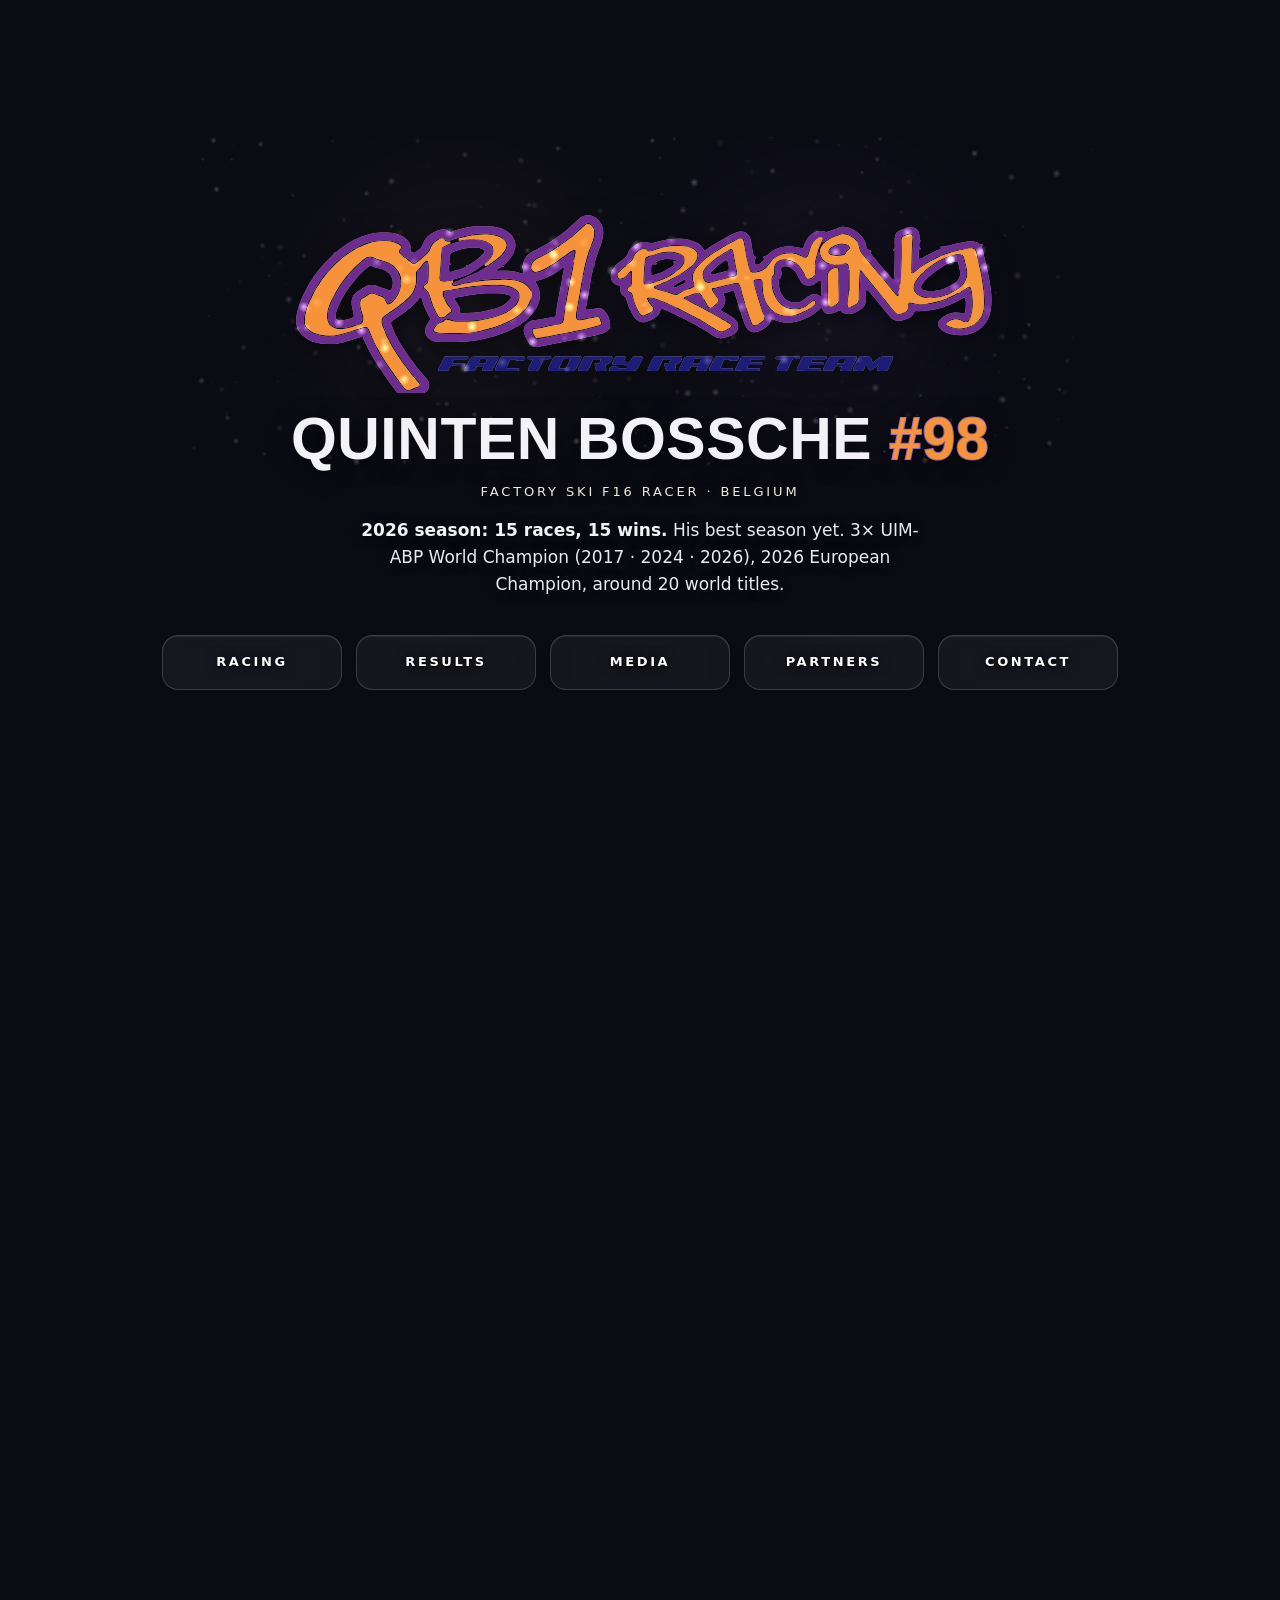
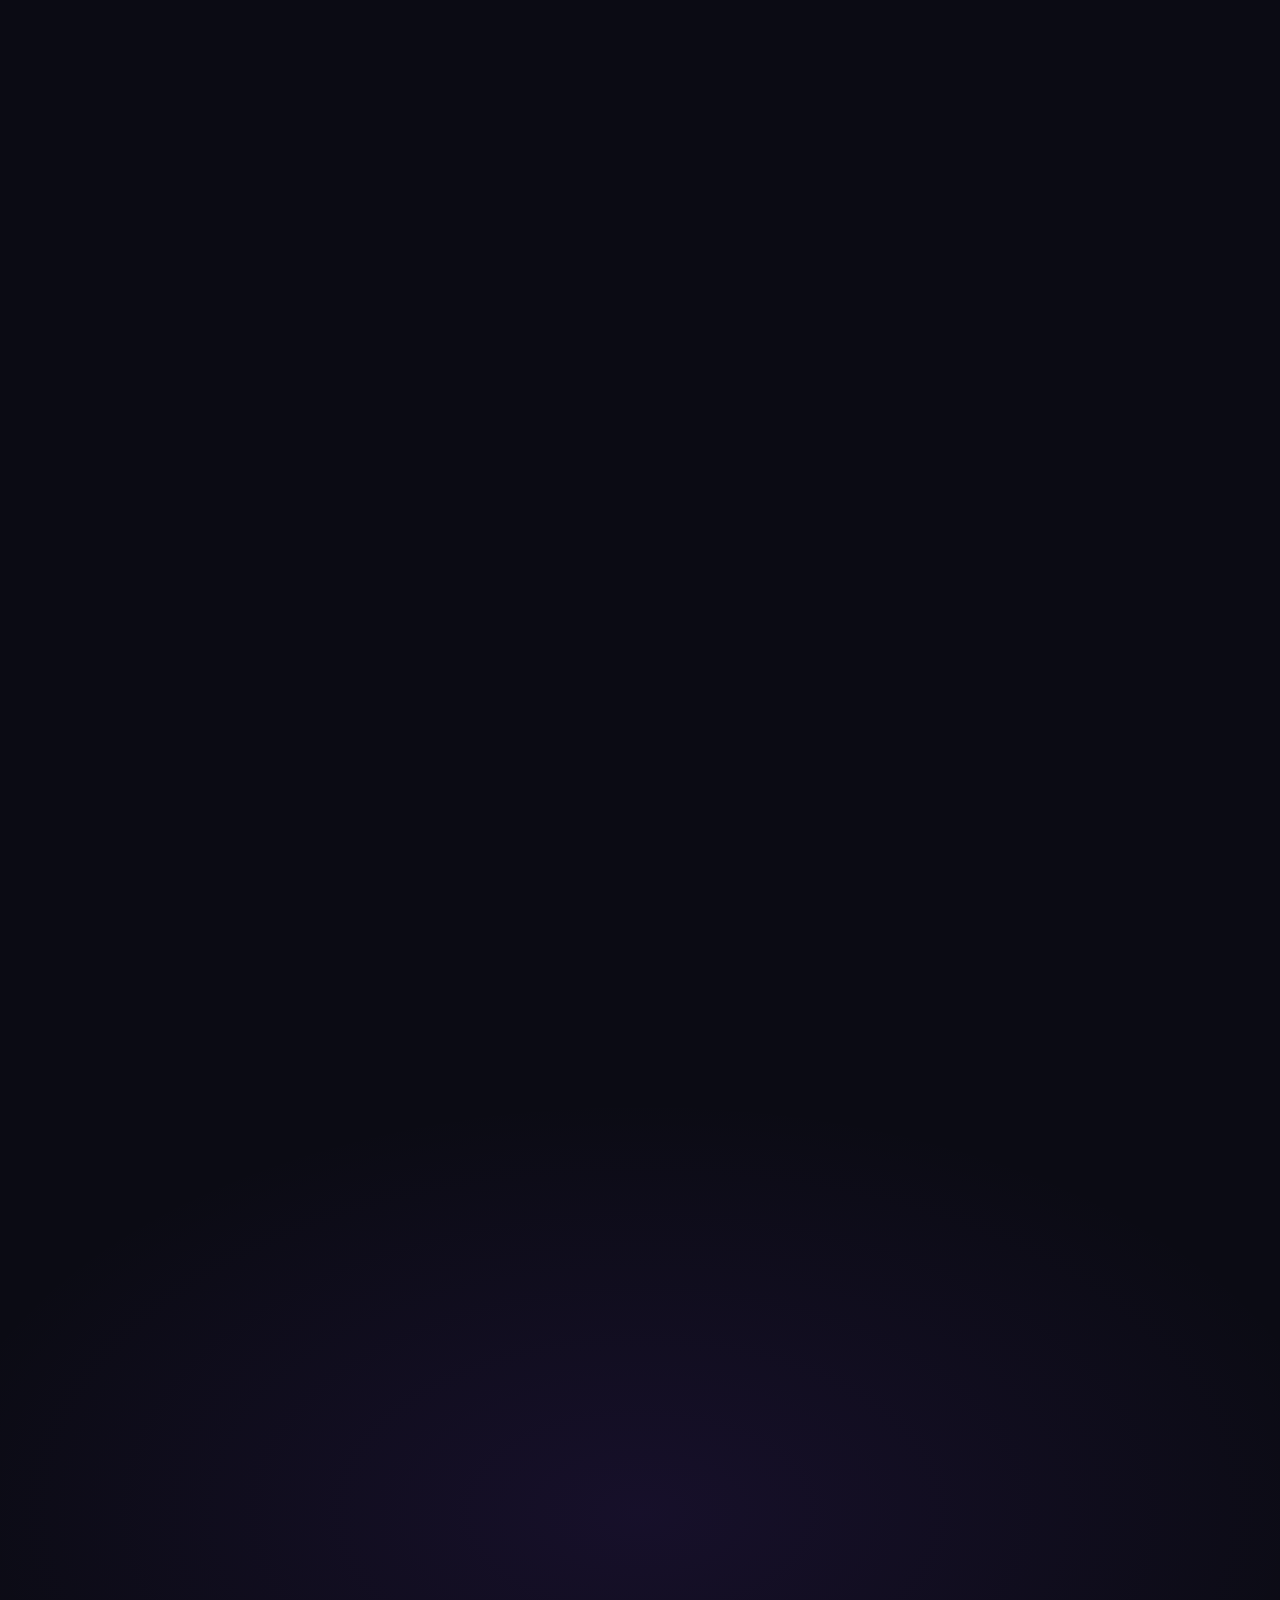
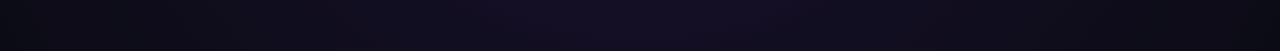
==== commit 77f2534a: "Staging /next/ v16: frame 15/15 as the 2026 season only (his best season yet), add 3x world titles +" ====
--- a/next/index.html
+++ b/next/index.html
@@ -19,7 +19,7 @@
 <meta name="apple-mobile-web-app-status-bar-style" content="black-translucent">
 <link rel="preload" as="image" href="media/draft-winning-reel-poster-1080p.jpg" media="(orientation: landscape)">
 <link rel="preload" as="image" href="media/draft-winning-reel-poster-720x1280.jpg" media="(orientation: portrait)">
-<link rel="stylesheet" href="css/site.css?v=15">
+<link rel="stylesheet" href="css/site.css?v=16">
 </head>
 <body>
 <a class="skip" href="#racing">Skip to content</a>
@@ -44,7 +44,7 @@
     </div>
     <h1 class="wordmark"><span class="wm-name">Quinten Bossche</span> <span class="wm-num">#98</span></h1>
     <p class="kicker">FACTORY SKI F16 RACER · BELGIUM</p>
-    <p class="hero-stat"><strong>2026: 15 races, 15 wins.</strong> UIM-ABP Aquabike World Champion and UIM-ABP Aquabike European Champion, Ski Division GP1.</p>
+    <p class="hero-stat"><strong>2026 season: 15 races, 15 wins.</strong> His best season yet. 3× UIM-ABP World Champion (2017 · 2024 · 2026), 2026 European Champion, around 20 world titles.</p>
 
     <nav class="logo-nav" aria-label="Sections">
       <ul>
@@ -77,11 +77,12 @@
         <div><dt>Class</dt><dd>UIM-ABP Aquabike Ski Division GP1</dd></div>
         <div><dt>Team</dt><dd>QB1 Racing, his own team. He builds and sets up race skis and coaches young riders</dd></div>
         <div><dt>Race ski</dt><dd>Fast Powersports GP1, prepared in-house</dd></div>
+        <div><dt>Titles</dt><dd>3× UIM World Champion (2017 · 2024 · 2026) · around 20 world titles</dd></div>
         <div><dt>2026 season</dt><dd>Portugal · Hungary · France · China · Italy</dd></div>
       </dl>
 
       <div class="journey" id="journey">
-        <h3 class="sub">The road to 15/15</h3>
+        <h3 class="sub">The road to a perfect 2026</h3>
         <ol class="tl" id="timeline">
           <li class="tl-item reveal"><span class="tl-dot" aria-hidden="true"></span>
             <div class="tl-card"><span class="tl-year">Age 6</span><h4>First race, first win</h4>
@@ -101,8 +102,8 @@
               <p>A clean sweep of all three motos at the first ever Grand Prix of Vietnam sets up his second UIM-ABP world title.</p>
               <a class="tl-src" href="https://www.aquabike.net/news/2024/bossche-bossche-bossche-quinten-stars-in-vietnam" target="_blank" rel="noopener noreferrer">“Bossche, Bossche, Bossche” ↗</a></div></li>
           <li class="tl-item tl-peak reveal"><span class="tl-dot" aria-hidden="true"></span>
-            <div class="tl-card"><span class="tl-year">2026</span><h4>The perfect season</h4>
-              <p>Fifteen motos, fifteen wins. UIM-ABP Aquabike World Champion and European Champion, Ski Division GP1.</p>
+            <div class="tl-card"><span class="tl-year">2026</span><h4>His best season yet</h4>
+              <p>15 motos, 15 wins across the 2026 season. A third UIM-ABP world title plus the European title, Ski Division GP1: at the top of his game.</p>
               <a class="tl-src" href="#results">See every moto ↓</a></div></li>
         </ol>
       </div>
@@ -113,6 +114,7 @@
     <div class="wrap">
       <p class="eyebrow">Intro</p>
       <h2 id="reel-h">This is #98</h2>
+      <p class="lead">Three-time world champion. 2026: 15 wins from 15, his best season yet.</p>
       <div class="reel-frame reveal" id="reelFrame">
         <video class="reel-video" id="reelVideo" muted loop playsinline webkit-playsinline preload="none"
                poster="media/qb-intro-poster-1080p.jpg" width="1920" height="1080"
@@ -137,7 +139,7 @@
       </svg>
       <p class="eyebrow">02 · Results</p>
       <h2 id="results-h">A perfect 2026</h2>
-      <p class="lead">Fifteen motos, fifteen wins. Every point on offer: <strong>375 of 375</strong>.</p>
+      <p class="lead">The 2026 season, his best yet: 15 motos, 15 wins, every point on offer, <strong>375 of 375</strong>. On top of around 20 world titles in his career.</p>
 
       <div class="recap-top" id="recap">
         <figure class="ring-wrap">
@@ -161,7 +163,7 @@
           <circle class="seg wc" data-seg="14" r="52" cx="60" cy="60" stroke-dasharray="18.78 307.94" stroke-dashoffset="-304.94"/>
             </g>
           </svg>
-          <figcaption class="ring-txt"><span class="ring-big"><span class="cnt" data-to="15" aria-hidden="true">15</span><span aria-hidden="true">/15</span><span class="sr-only">15 out of 15</span></span><span class="ring-cap">motos won</span></figcaption>
+          <figcaption class="ring-txt"><span class="ring-big"><span class="cnt" data-to="15" aria-hidden="true">15</span><span aria-hidden="true">/15</span><span class="sr-only">15 out of 15</span></span><span class="ring-cap">motos won<br>2026 season</span></figcaption>
         </figure>
 
         <div class="tally">
@@ -240,6 +242,7 @@
       <ul class="titles" aria-label="Titles">
         <li><span class="ti-big">2017 · 2024 · 2026</span><span class="ti-cap">UIM-ABP Aquabike World Champion, Ski Division GP1</span></li>
         <li><span class="ti-big">2026</span><span class="ti-cap">UIM-ABP Aquabike European Champion, Ski Division GP1</span></li>
+        <li><span class="ti-big">Around 20</span><span class="ti-cap">world titles across his career</span></li>
       </ul>
 
       <p class="src">Sources: official UIM-ABP Aquabike circuit standings, Ski Division GP1, on <a href="https://www.aquabike.net/riders/2026/quinten-bossche" target="_blank" rel="noopener noreferrer">aquabike.net</a> (UIM), as shared in <a href="https://www.instagram.com/quintenbossche98/" target="_blank" rel="noopener noreferrer">@quintenbossche98</a>’s Instagram story.</p>
@@ -369,12 +372,12 @@
   </div>
 </div>
 
-<script src="js/videos.js?v=15" defer></script>
-<script src="js/particles.js?v=15" defer></script>
-<script src="js/hero-fx.js?v=15" defer></script>
-<script src="js/main.js?v=15" defer></script>
-<script src="js/recap.js?v=15" defer></script>
-<script src="js/story.js?v=15" defer></script>
-<script src="js/reel.js?v=15" defer></script>
+<script src="js/videos.js?v=16" defer></script>
+<script src="js/particles.js?v=16" defer></script>
+<script src="js/hero-fx.js?v=16" defer></script>
+<script src="js/main.js?v=16" defer></script>
+<script src="js/recap.js?v=16" defer></script>
+<script src="js/story.js?v=16" defer></script>
+<script src="js/reel.js?v=16" defer></script>
 </body>
 </html>
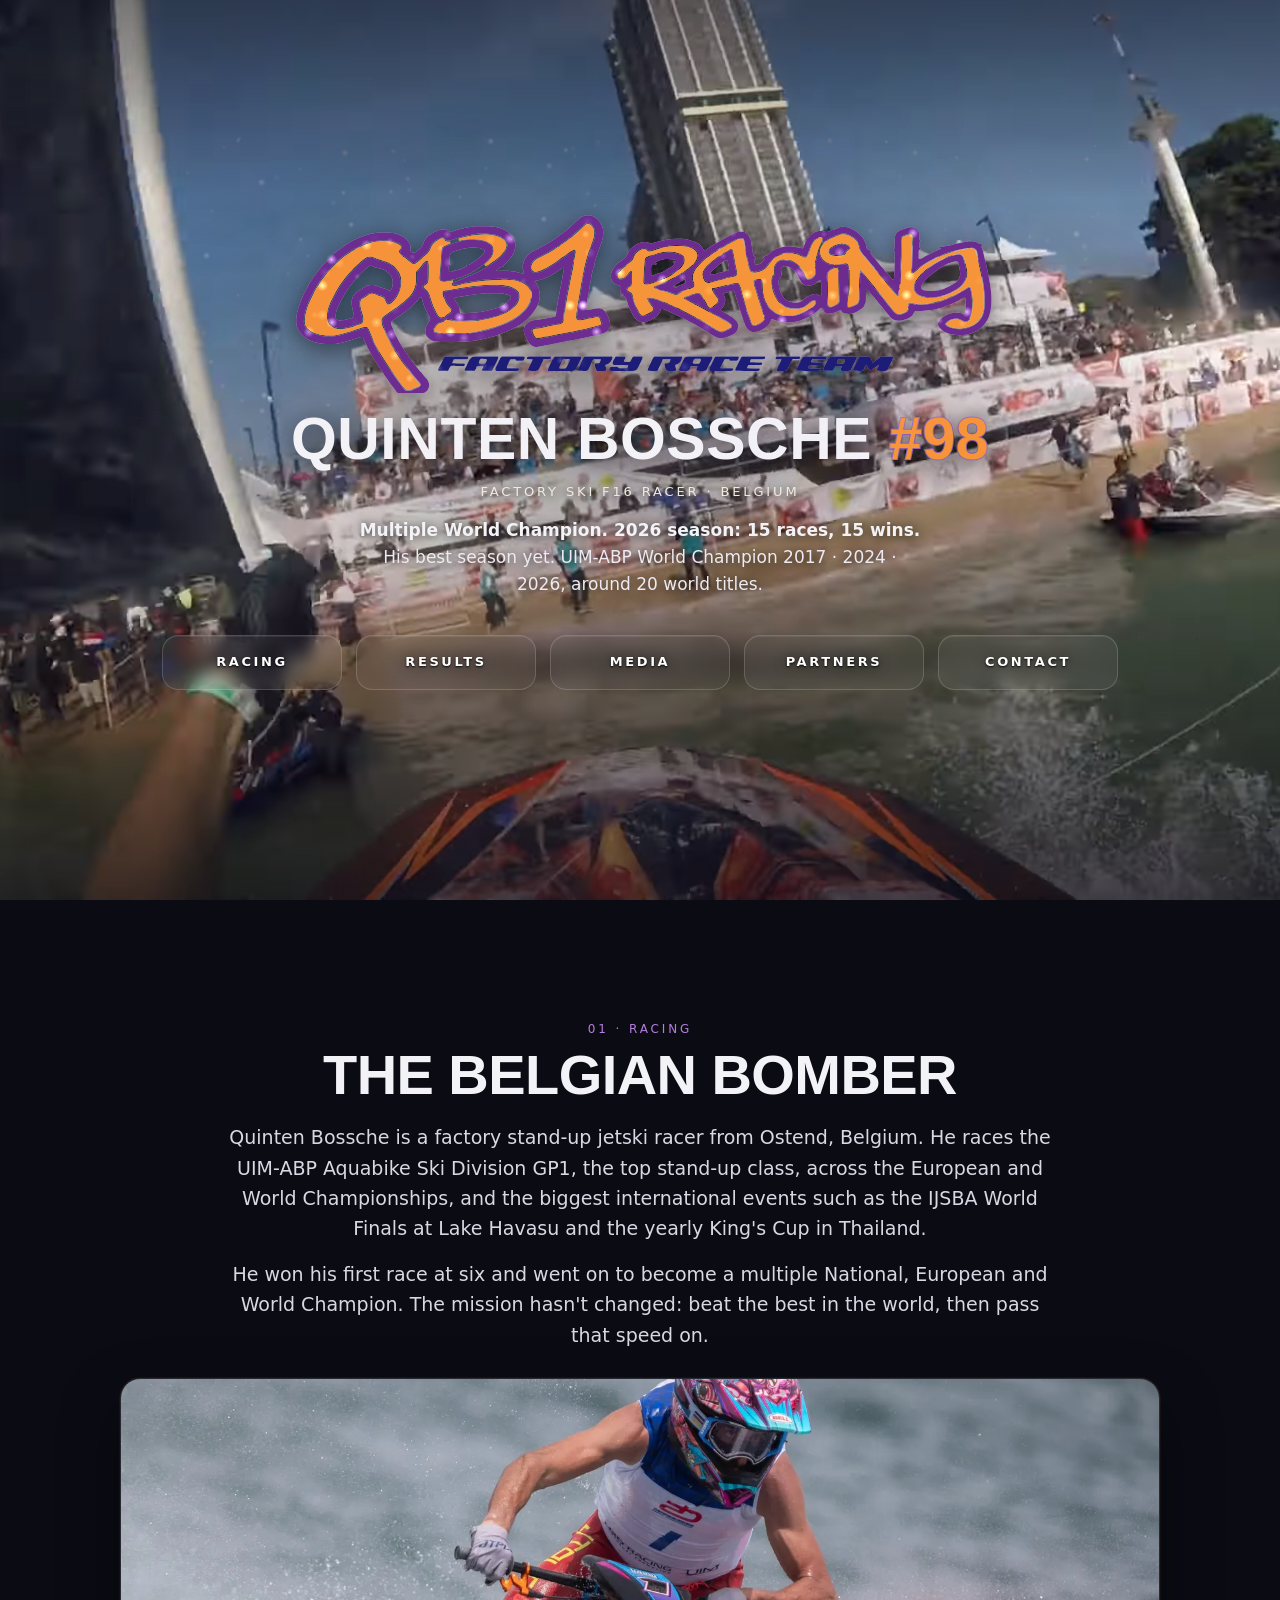
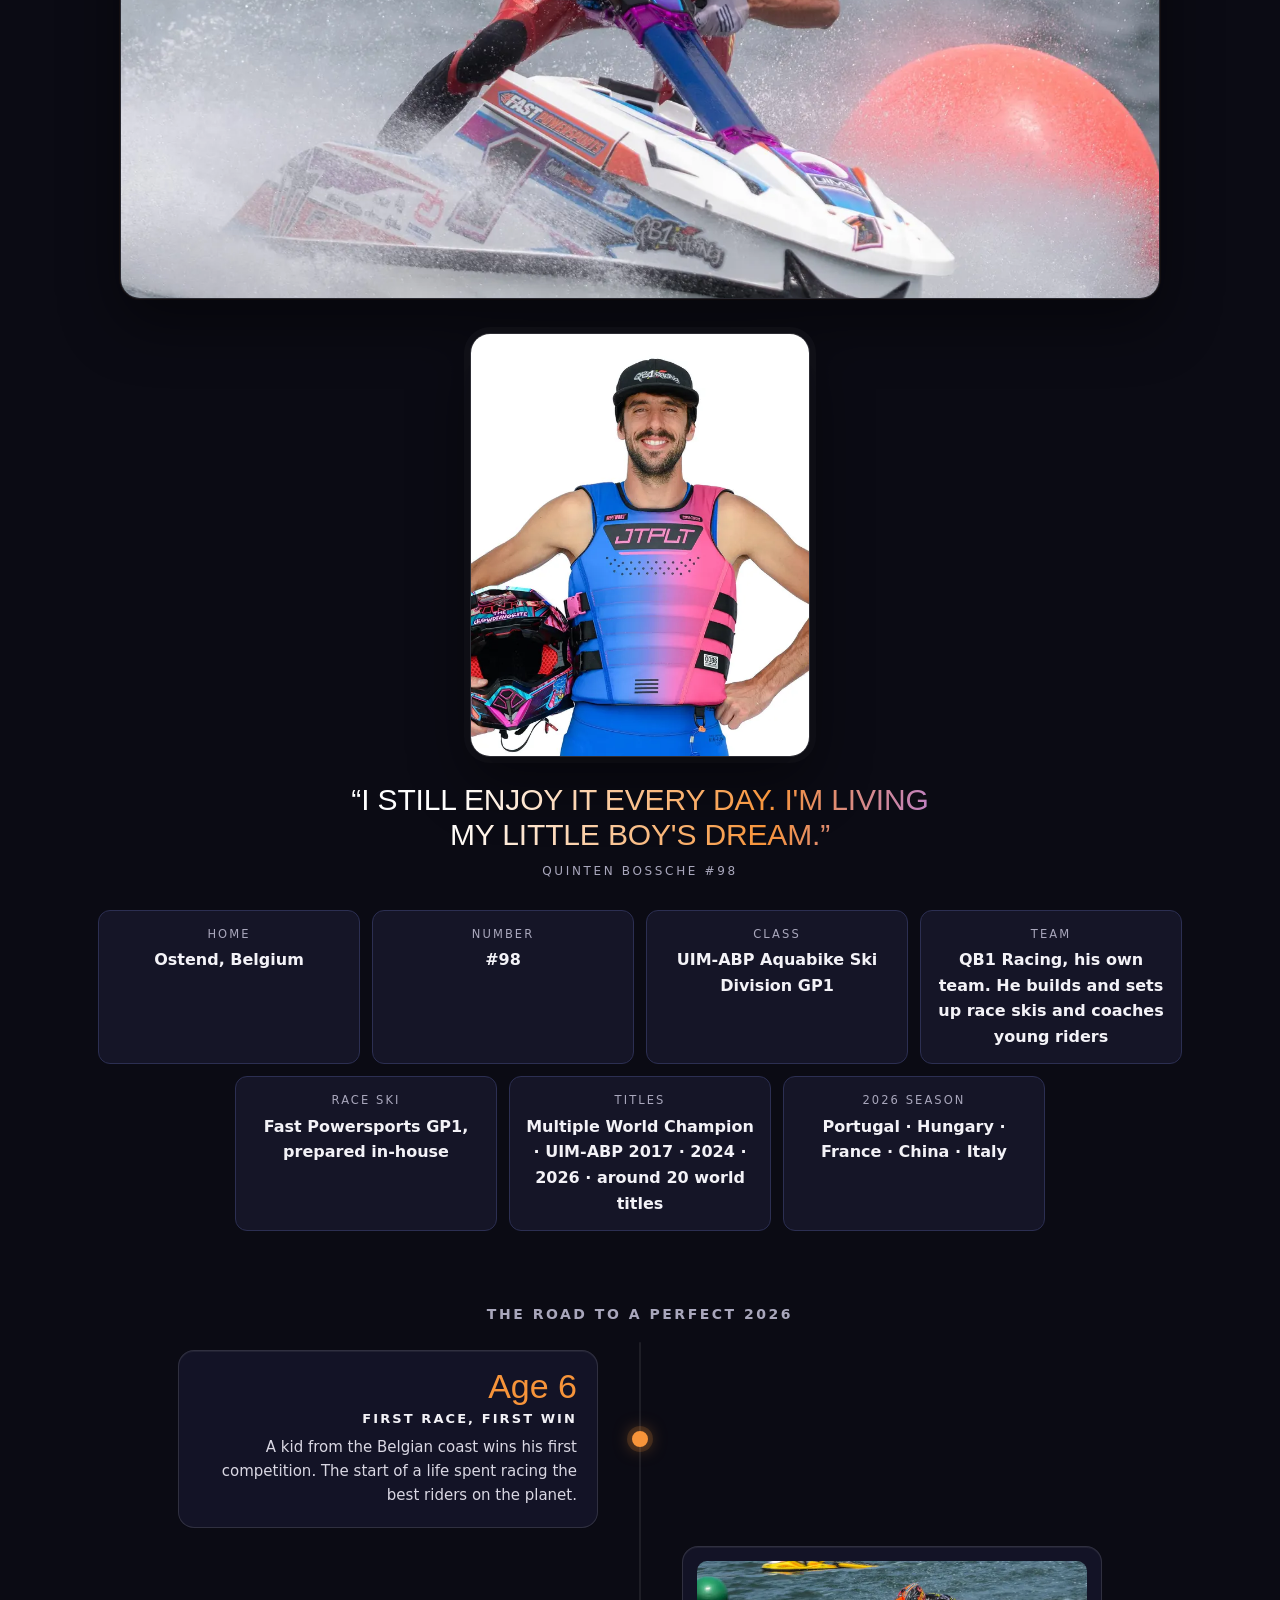
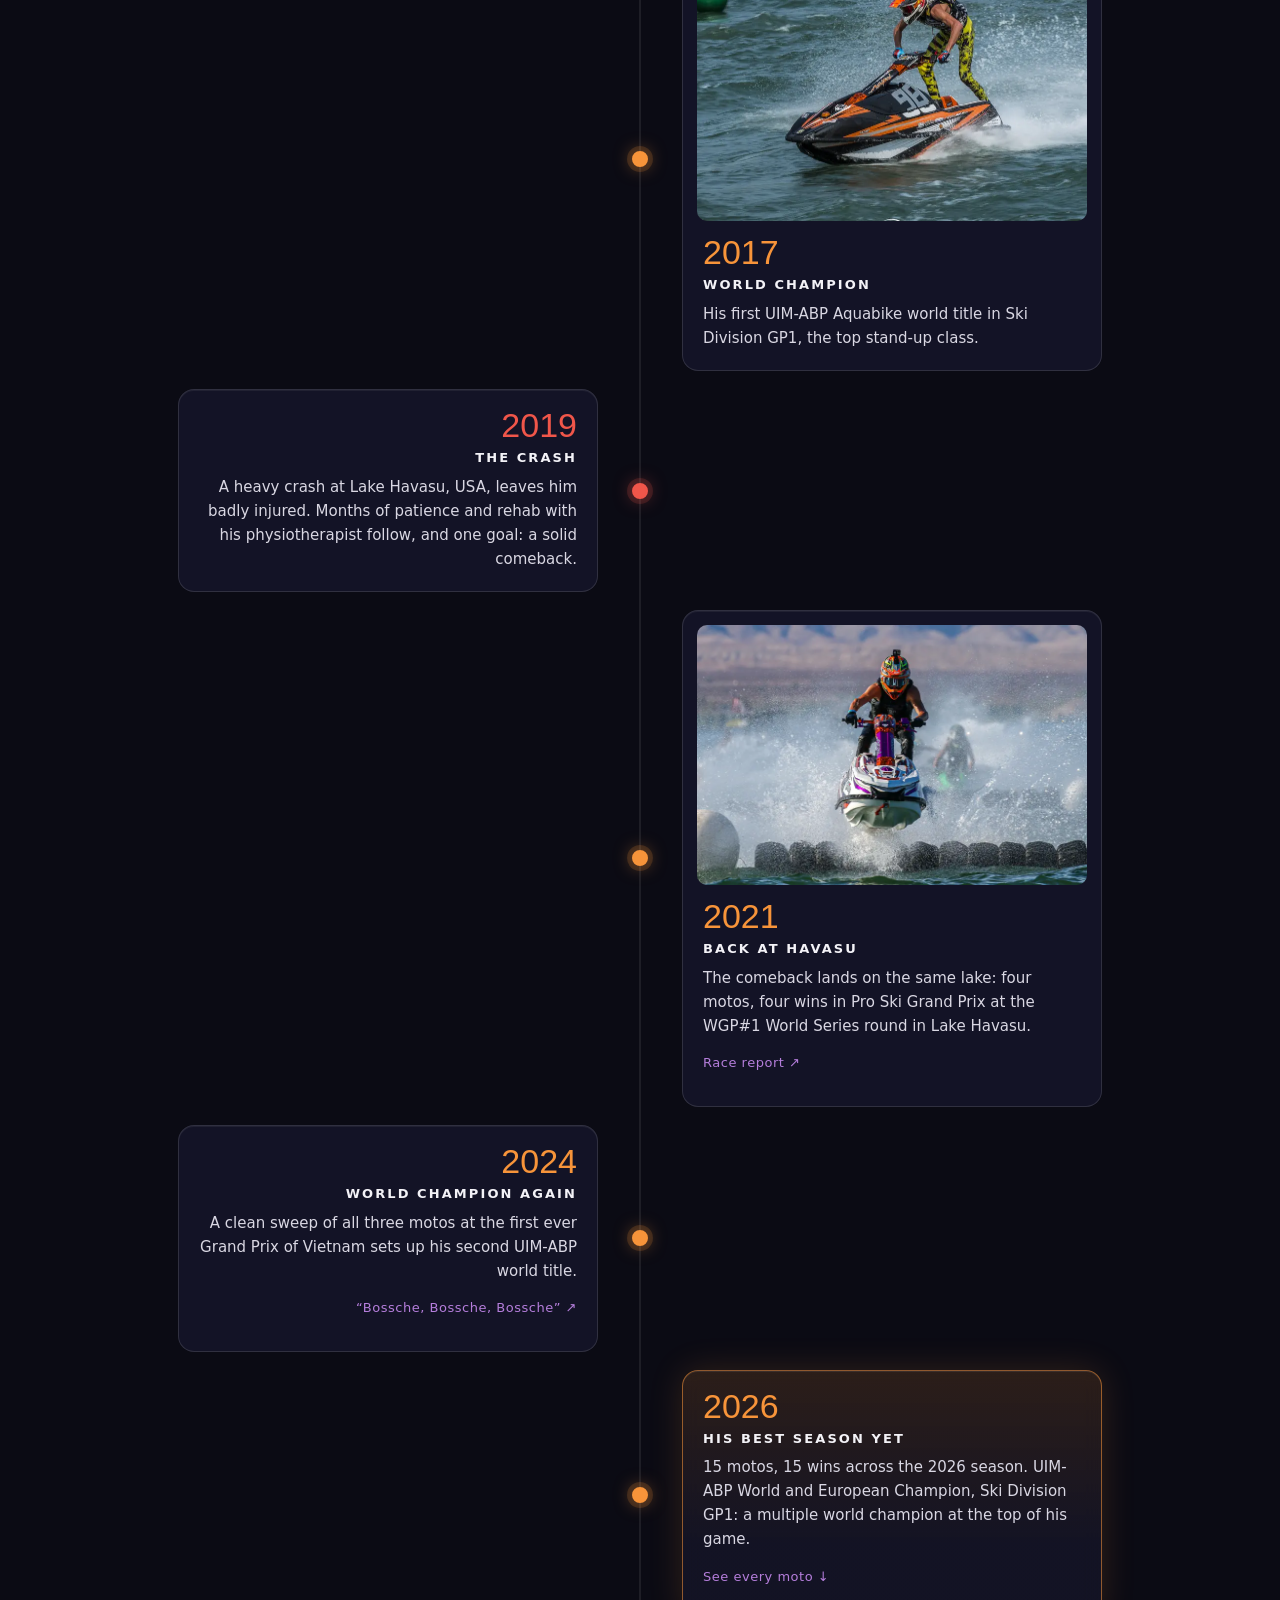
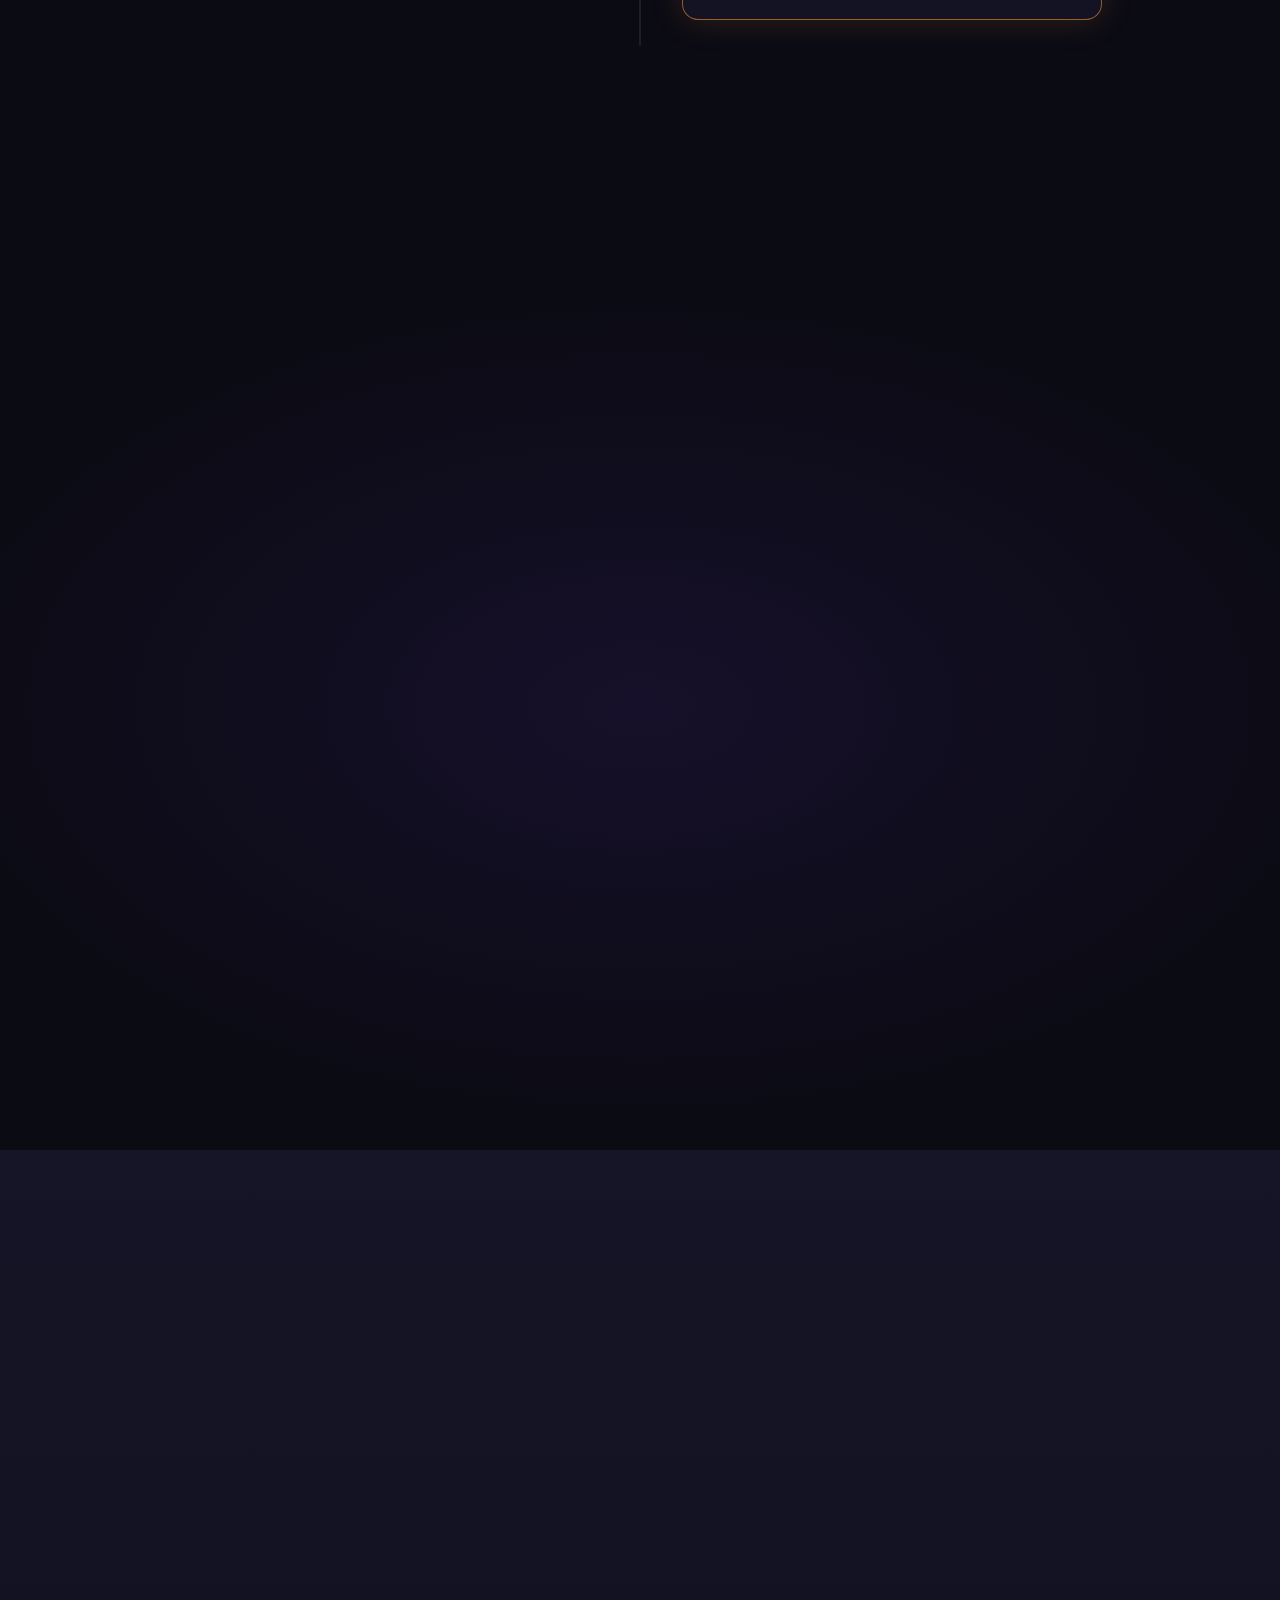
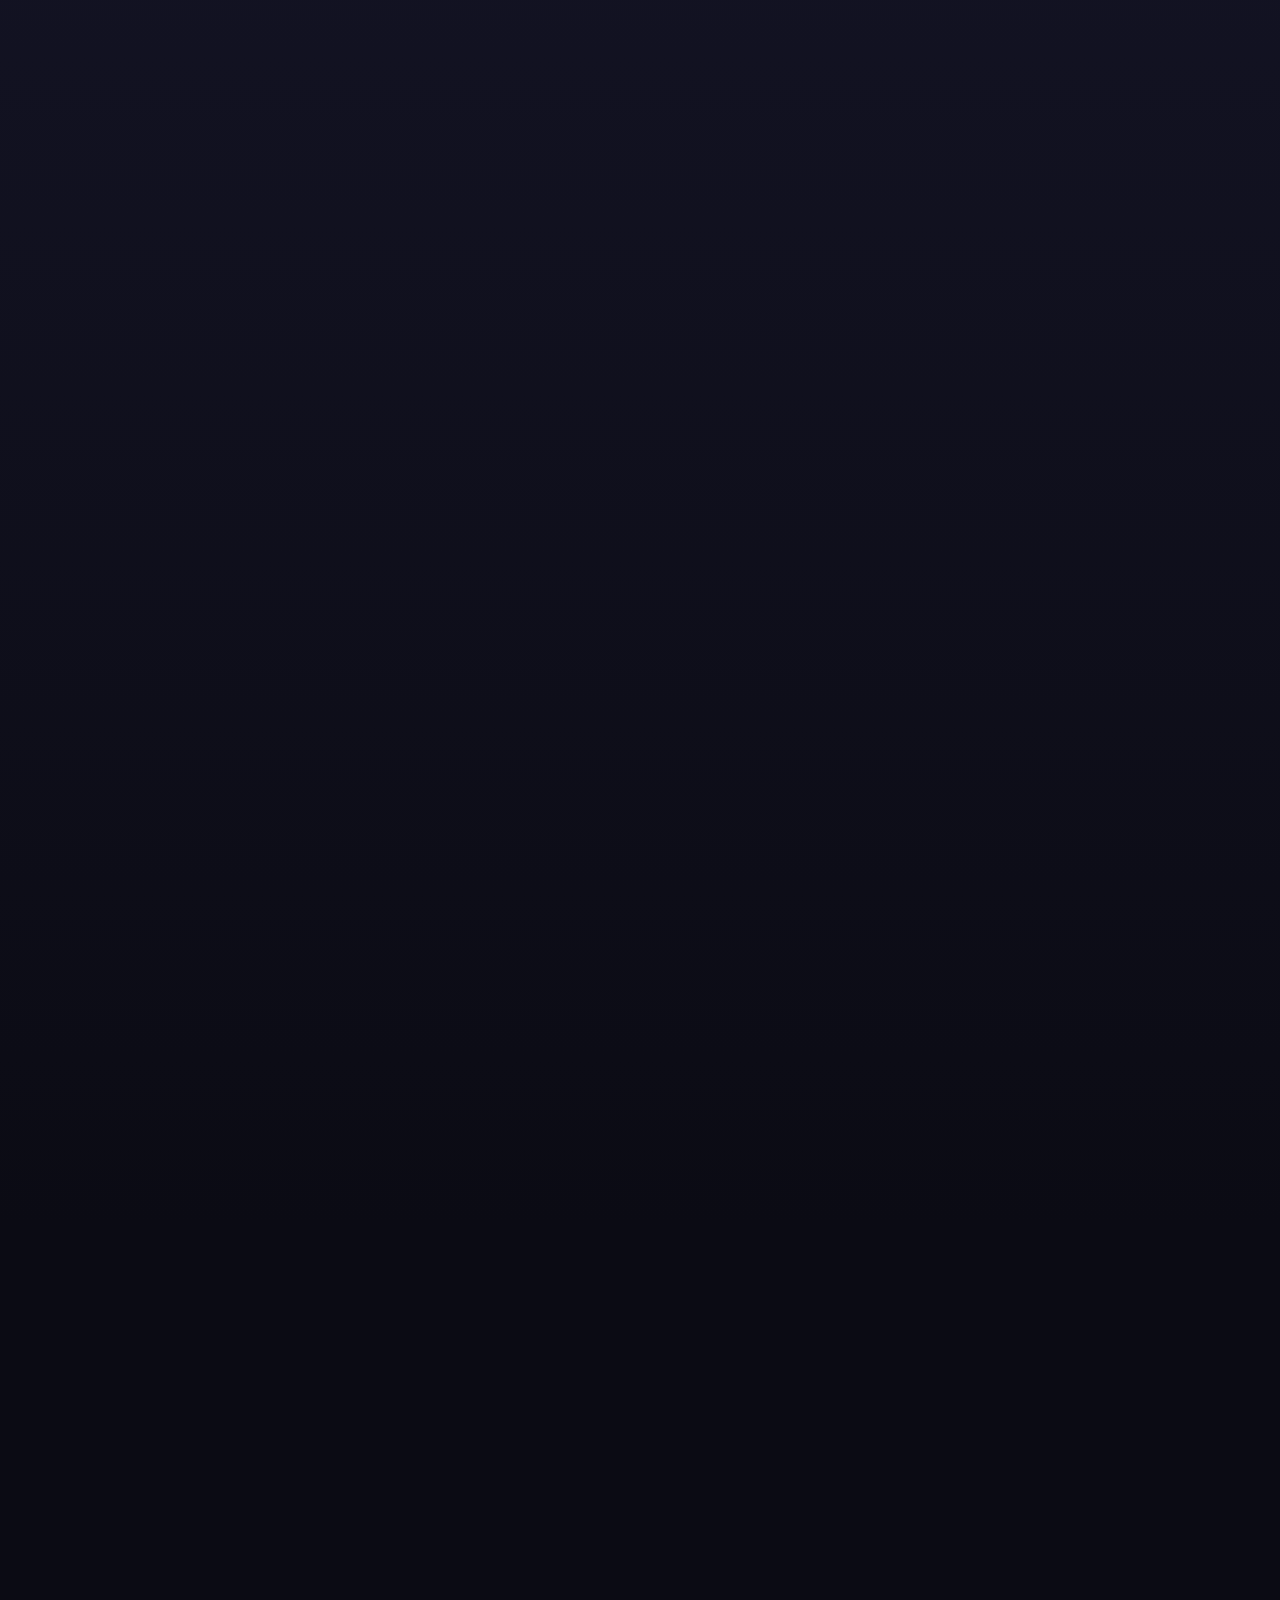
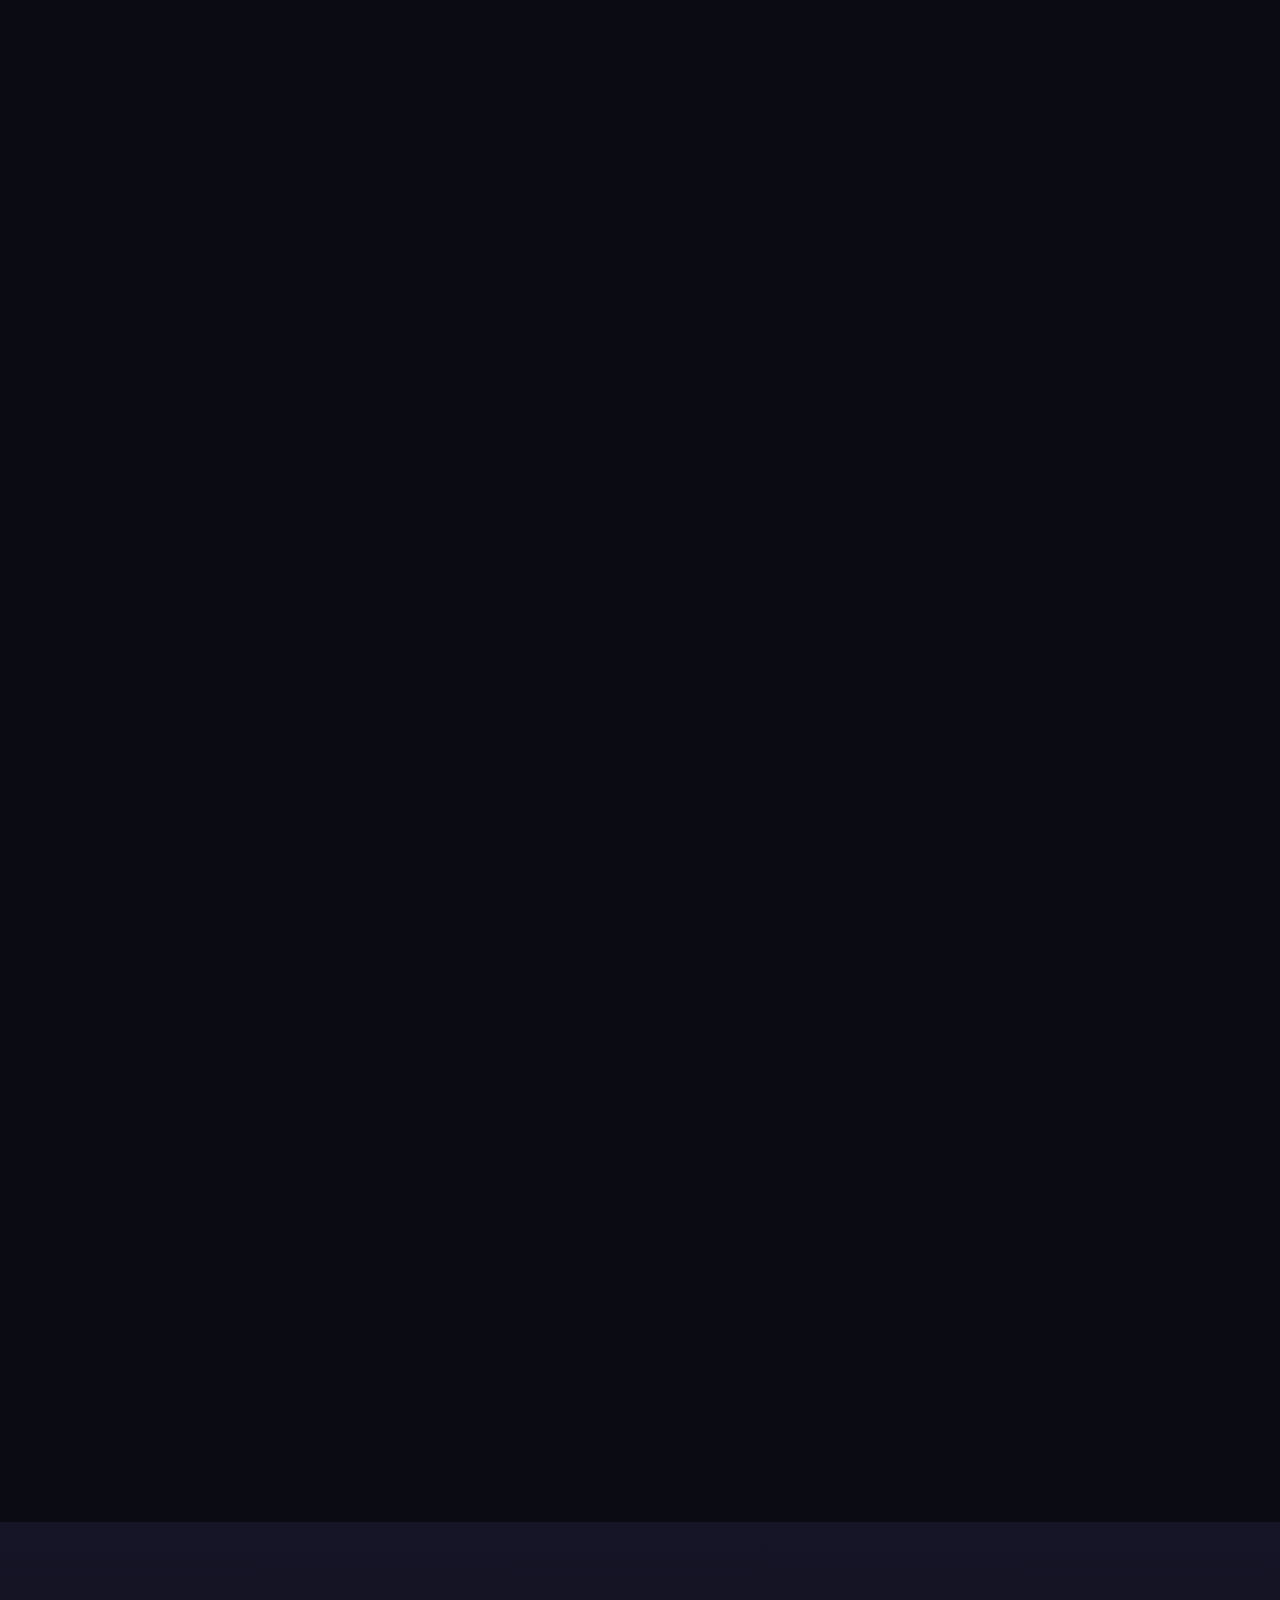
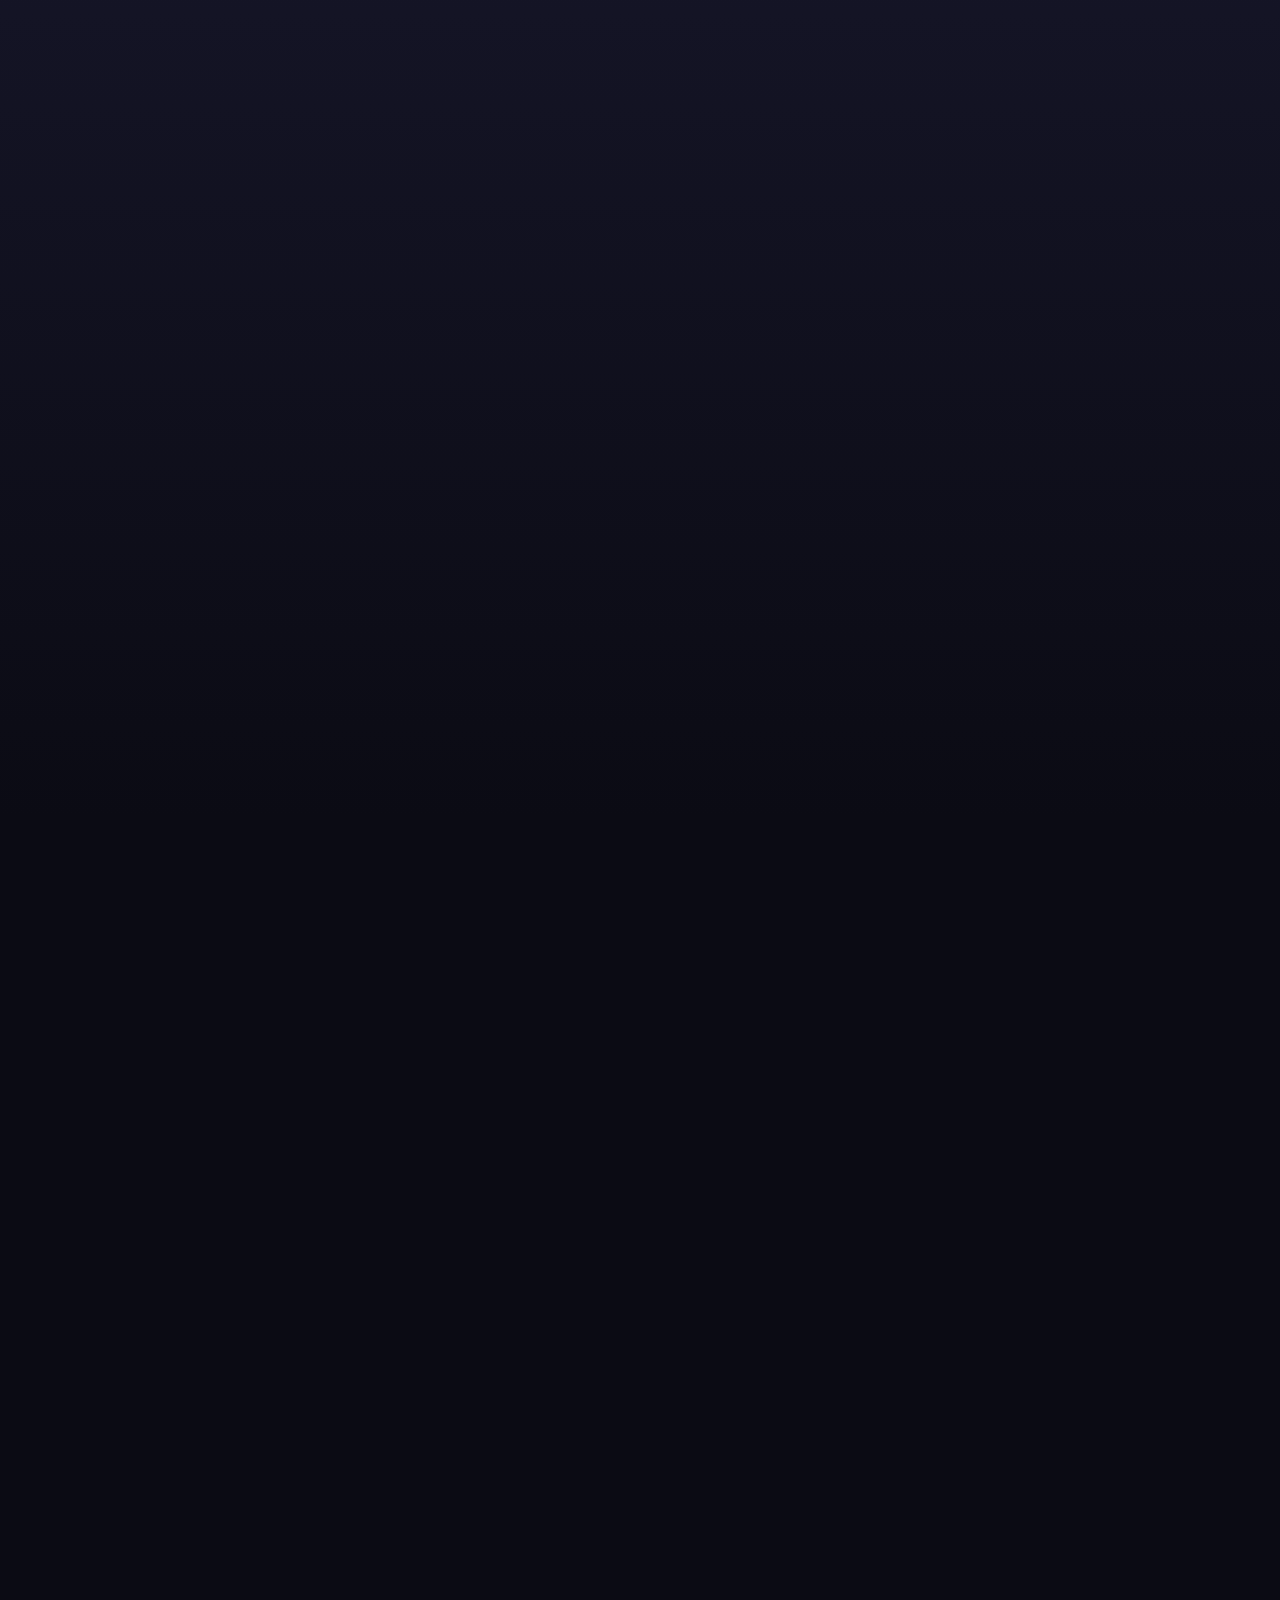
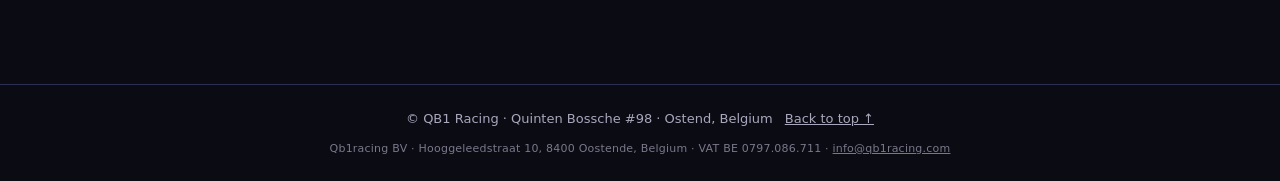
==== commit 72e72149: "Staging /next/ v17: lead with 'Multiple World Champion' (hero, intro, facts, titles card, timeline, " ====
--- a/next/index.html
+++ b/next/index.html
@@ -3,8 +3,14 @@
 <head>
 <meta charset="utf-8">
 <meta name="viewport" content="width=device-width, initial-scale=1, viewport-fit=cover">
-<title>Quinten Bossche #98 · QB1 Racing · Stand-up jetski world champion</title>
-<meta name="description" content="Quinten Bossche #98, Belgian factory stand-up jetski racer from Ostend. UIM-ABP Aquabike Ski GP1 World Champion 2017, 2024 and 2026. Team QB1 Racing.">
+<title>Quinten Bossche #98 · Multiple World Champion · Stand-up jetski · QB1 Racing</title>
+<meta name="description" content="Quinten Bossche #98, multiple world champion in stand-up jetski racing from Ostend, Belgium. UIM-ABP Aquabike Ski GP1 World Champion 2017, 2024 and 2026, around 20 world titles. 2026 season: 15 races, 15 wins.">
+<meta property="og:type" content="website">
+<meta property="og:title" content="Quinten Bossche #98 · Multiple World Champion · Stand-up jetski · QB1 Racing">
+<meta property="og:description" content="Quinten Bossche #98, multiple world champion in stand-up jetski racing from Ostend, Belgium. UIM-ABP Aquabike Ski GP1 World Champion 2017, 2024 and 2026, around 20 world titles. 2026 season: 15 races, 15 wins.">
+<meta name="twitter:card" content="summary">
+<meta name="twitter:title" content="Quinten Bossche #98 · Multiple World Champion · Stand-up jetski · QB1 Racing">
+<meta name="twitter:description" content="Quinten Bossche #98, multiple world champion in stand-up jetski racing from Ostend, Belgium. UIM-ABP Aquabike Ski GP1 World Champion 2017, 2024 and 2026, around 20 world titles. 2026 season: 15 races, 15 wins.">
 <meta name="theme-color" content="#0B0B14">
 <link rel="icon" href="favicon.ico" sizes="48x48">
 <link rel="icon" href="favicon.svg" type="image/svg+xml">
@@ -19,7 +25,7 @@
 <meta name="apple-mobile-web-app-status-bar-style" content="black-translucent">
 <link rel="preload" as="image" href="media/draft-winning-reel-poster-1080p.jpg" media="(orientation: landscape)">
 <link rel="preload" as="image" href="media/draft-winning-reel-poster-720x1280.jpg" media="(orientation: portrait)">
-<link rel="stylesheet" href="css/site.css?v=16">
+<link rel="stylesheet" href="css/site.css?v=17">
 </head>
 <body>
 <a class="skip" href="#racing">Skip to content</a>
@@ -44,7 +50,7 @@
     </div>
     <h1 class="wordmark"><span class="wm-name">Quinten Bossche</span> <span class="wm-num">#98</span></h1>
     <p class="kicker">FACTORY SKI F16 RACER · BELGIUM</p>
-    <p class="hero-stat"><strong>2026 season: 15 races, 15 wins.</strong> His best season yet. 3× UIM-ABP World Champion (2017 · 2024 · 2026), 2026 European Champion, around 20 world titles.</p>
+    <p class="hero-stat"><strong>Multiple World Champion. 2026 season: 15 races, 15 wins.</strong> His best season yet. UIM-ABP World Champion 2017 · 2024 · 2026, around 20 world titles.</p>
 
     <nav class="logo-nav" aria-label="Sections">
       <ul>
@@ -77,7 +83,7 @@
         <div><dt>Class</dt><dd>UIM-ABP Aquabike Ski Division GP1</dd></div>
         <div><dt>Team</dt><dd>QB1 Racing, his own team. He builds and sets up race skis and coaches young riders</dd></div>
         <div><dt>Race ski</dt><dd>Fast Powersports GP1, prepared in-house</dd></div>
-        <div><dt>Titles</dt><dd>3× UIM World Champion (2017 · 2024 · 2026) · around 20 world titles</dd></div>
+        <div><dt>Titles</dt><dd>Multiple World Champion · UIM-ABP 2017 · 2024 · 2026 · around 20 world titles</dd></div>
         <div><dt>2026 season</dt><dd>Portugal · Hungary · France · China · Italy</dd></div>
       </dl>
 
@@ -103,7 +109,7 @@
               <a class="tl-src" href="https://www.aquabike.net/news/2024/bossche-bossche-bossche-quinten-stars-in-vietnam" target="_blank" rel="noopener noreferrer">“Bossche, Bossche, Bossche” ↗</a></div></li>
           <li class="tl-item tl-peak reveal"><span class="tl-dot" aria-hidden="true"></span>
             <div class="tl-card"><span class="tl-year">2026</span><h4>His best season yet</h4>
-              <p>15 motos, 15 wins across the 2026 season. A third UIM-ABP world title plus the European title, Ski Division GP1: at the top of his game.</p>
+              <p>15 motos, 15 wins across the 2026 season. UIM-ABP World and European Champion, Ski Division GP1: a multiple world champion at the top of his game.</p>
               <a class="tl-src" href="#results">See every moto ↓</a></div></li>
         </ol>
       </div>
@@ -114,7 +120,7 @@
     <div class="wrap">
       <p class="eyebrow">Intro</p>
       <h2 id="reel-h">This is #98</h2>
-      <p class="lead">Three-time world champion. 2026: 15 wins from 15, his best season yet.</p>
+      <p class="lead">Multiple World Champion. 2026: 15 wins from 15, his best season yet.</p>
       <div class="reel-frame reveal" id="reelFrame">
         <video class="reel-video" id="reelVideo" muted loop playsinline webkit-playsinline preload="none"
                poster="media/qb-intro-poster-1080p.jpg" width="1920" height="1080"
@@ -240,9 +246,9 @@
       </div>
 
       <ul class="titles" aria-label="Titles">
+        <li><span class="ti-big">Multiple World Champion</span><span class="ti-cap">around 20 world titles across his career</span></li>
         <li><span class="ti-big">2017 · 2024 · 2026</span><span class="ti-cap">UIM-ABP Aquabike World Champion, Ski Division GP1</span></li>
         <li><span class="ti-big">2026</span><span class="ti-cap">UIM-ABP Aquabike European Champion, Ski Division GP1</span></li>
-        <li><span class="ti-big">Around 20</span><span class="ti-cap">world titles across his career</span></li>
       </ul>
 
       <p class="src">Sources: official UIM-ABP Aquabike circuit standings, Ski Division GP1, on <a href="https://www.aquabike.net/riders/2026/quinten-bossche" target="_blank" rel="noopener noreferrer">aquabike.net</a> (UIM), as shared in <a href="https://www.instagram.com/quintenbossche98/" target="_blank" rel="noopener noreferrer">@quintenbossche98</a>’s Instagram story.</p>
@@ -372,12 +378,12 @@
   </div>
 </div>
 
-<script src="js/videos.js?v=16" defer></script>
-<script src="js/particles.js?v=16" defer></script>
-<script src="js/hero-fx.js?v=16" defer></script>
-<script src="js/main.js?v=16" defer></script>
-<script src="js/recap.js?v=16" defer></script>
-<script src="js/story.js?v=16" defer></script>
-<script src="js/reel.js?v=16" defer></script>
+<script src="js/videos.js?v=17" defer></script>
+<script src="js/particles.js?v=17" defer></script>
+<script src="js/hero-fx.js?v=17" defer></script>
+<script src="js/main.js?v=17" defer></script>
+<script src="js/recap.js?v=17" defer></script>
+<script src="js/story.js?v=17" defer></script>
+<script src="js/reel.js?v=17" defer></script>
 </body>
 </html>
--- a/next/css/site.css
+++ b/next/css/site.css
@@ -433,3 +433,9 @@
 .facts{display:flex;flex-wrap:wrap;justify-content:center}
 .facts div{flex:1 1 220px;max-width:262px}
 @media (max-width:520px){.facts div{max-width:none}}
+/* v17: "Multiple World Champion" leads the titles row as a full-width card */
+.titles{max-width:860px}
+.titles li:first-child{grid-column:1/-1}
+.titles li:first-child .ti-big{font-size:clamp(26px,4vw,42px)}
+@media (min-width:640px){.titles{grid-template-columns:repeat(2,1fr)}}
+.ti-big{font-size:clamp(24px,3vw,32px)}
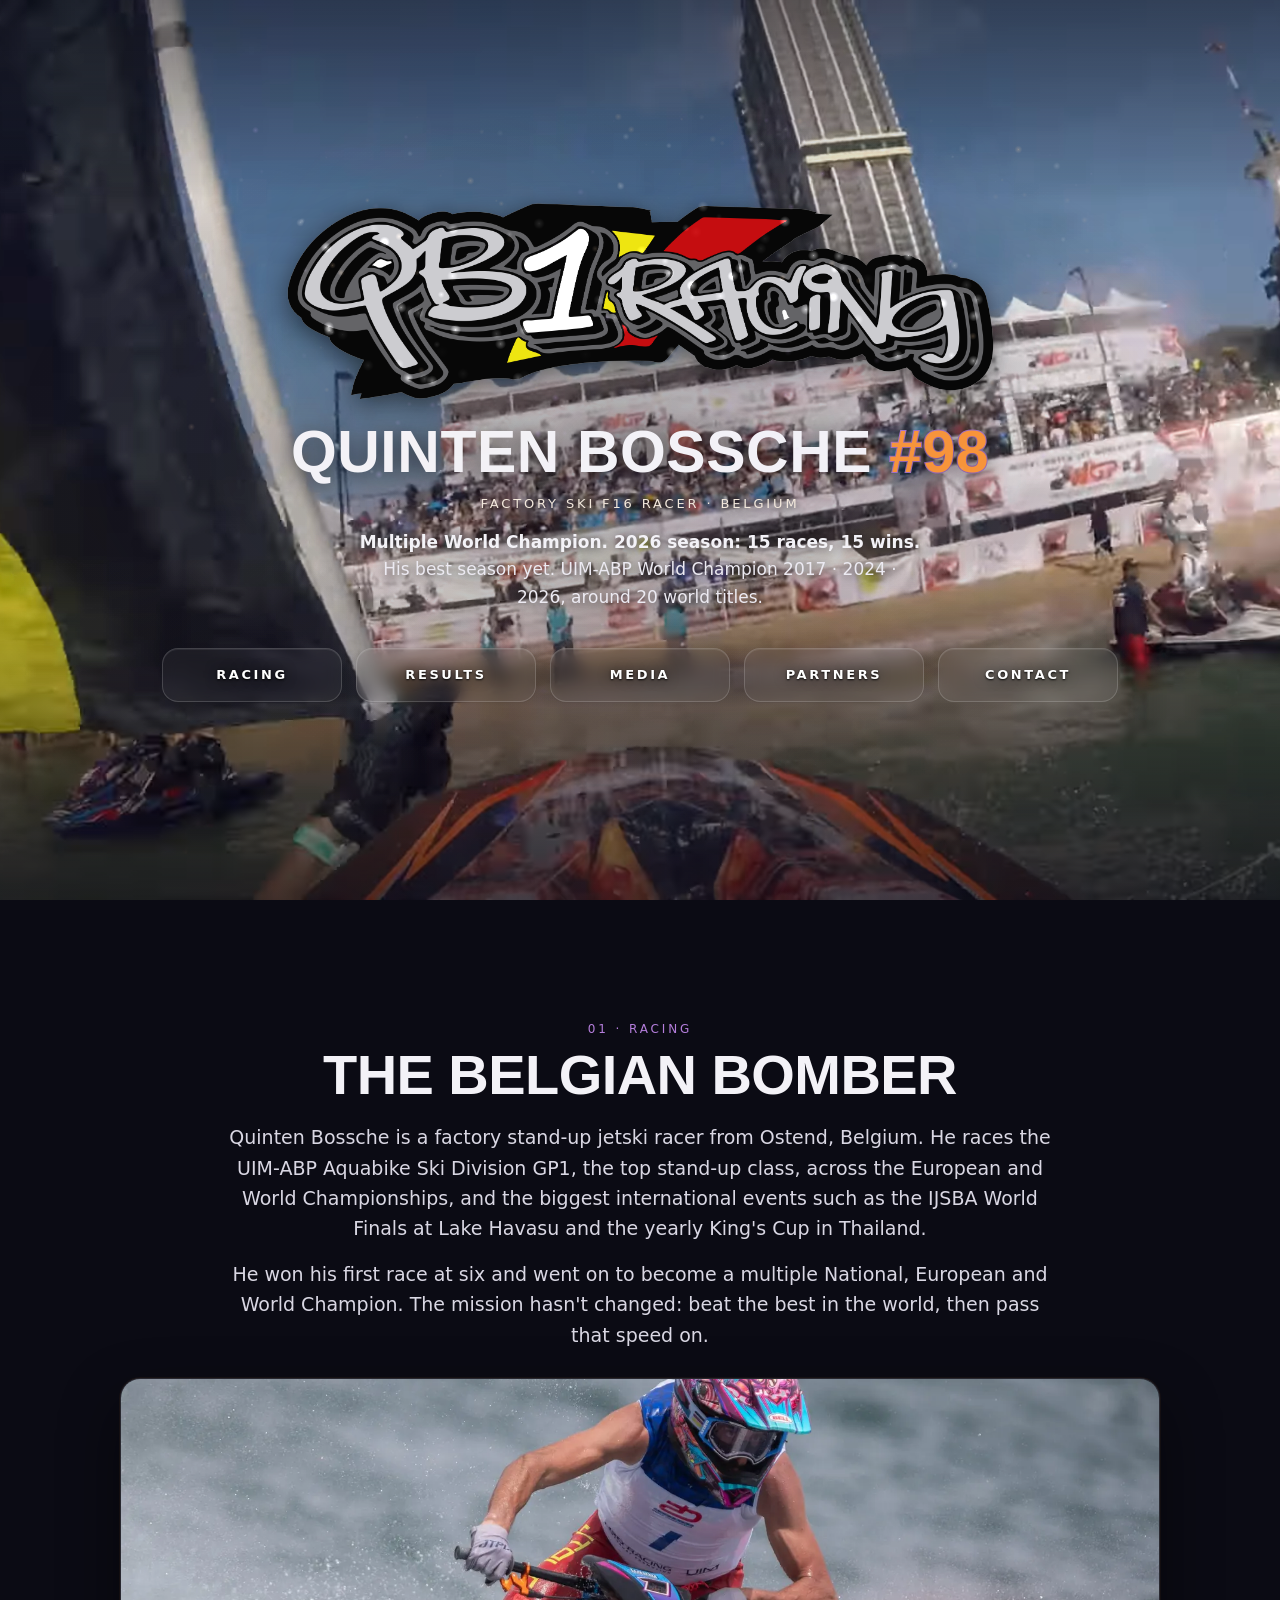
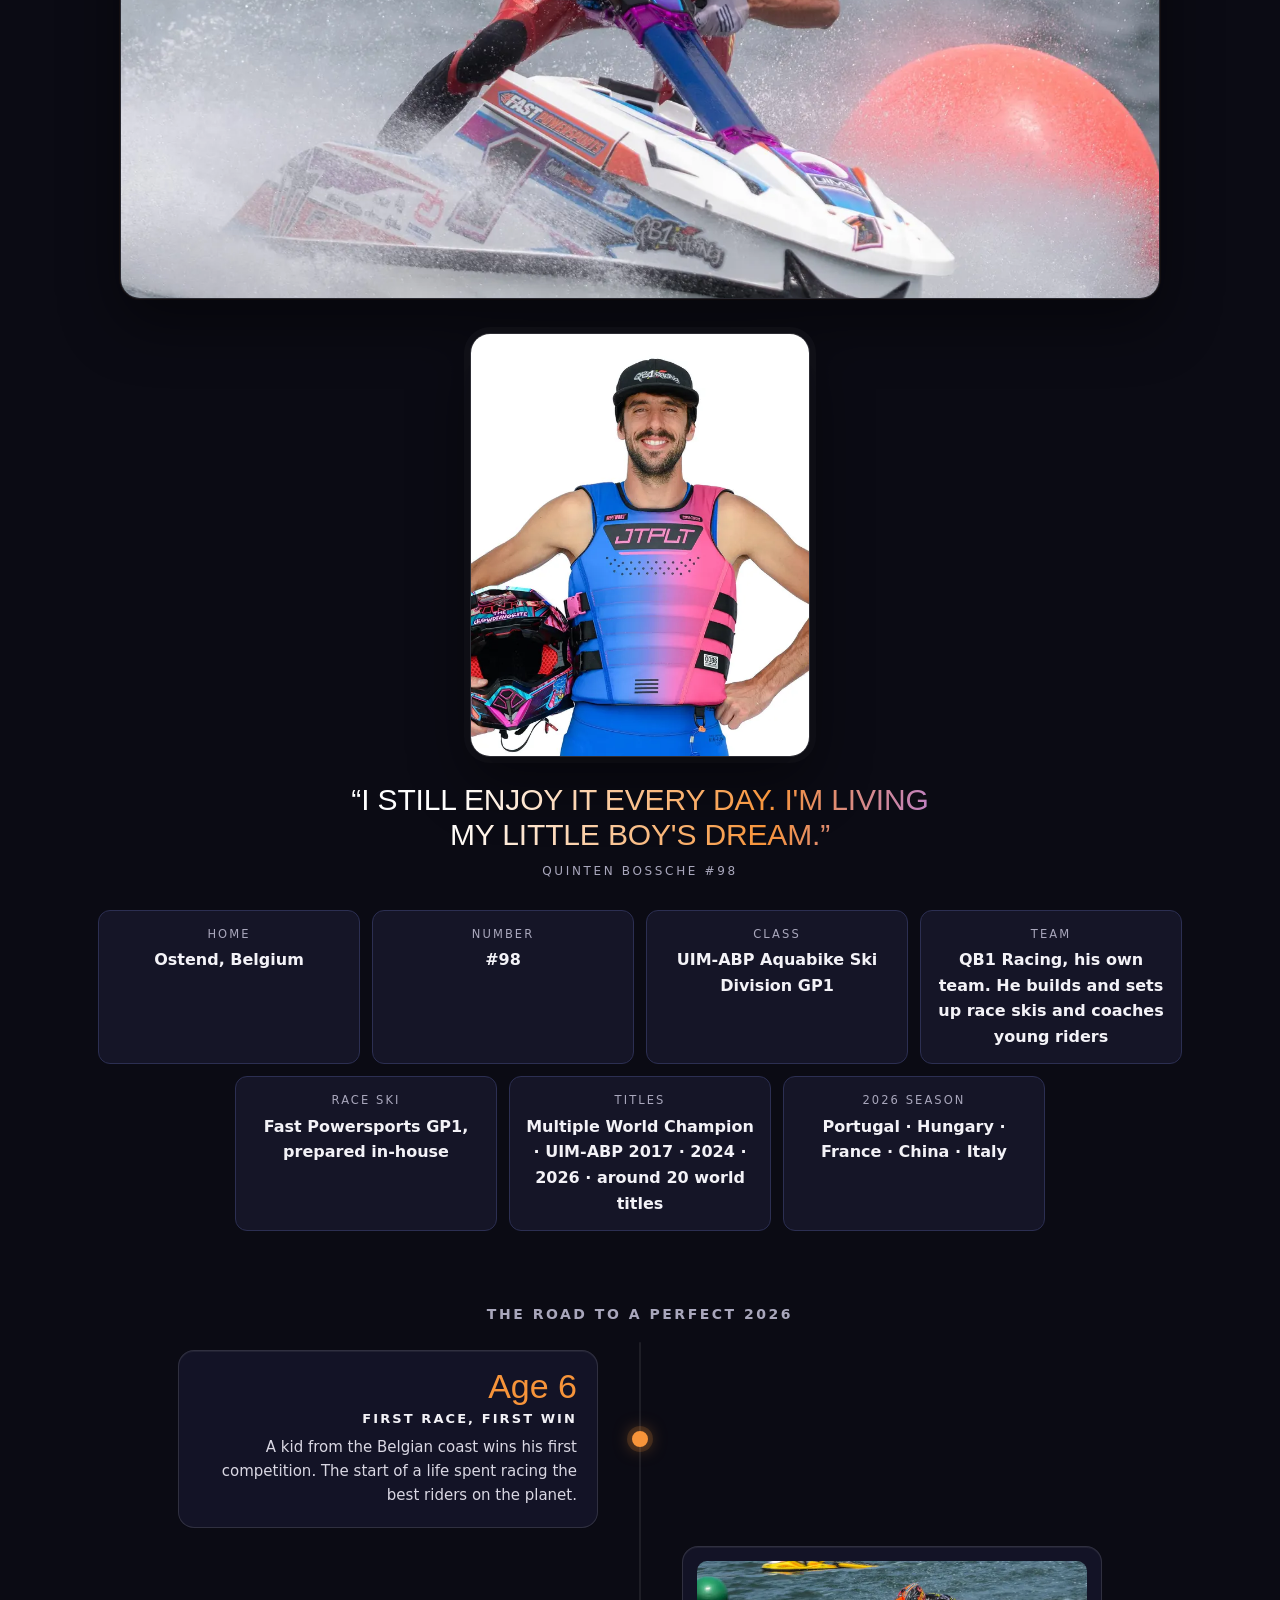
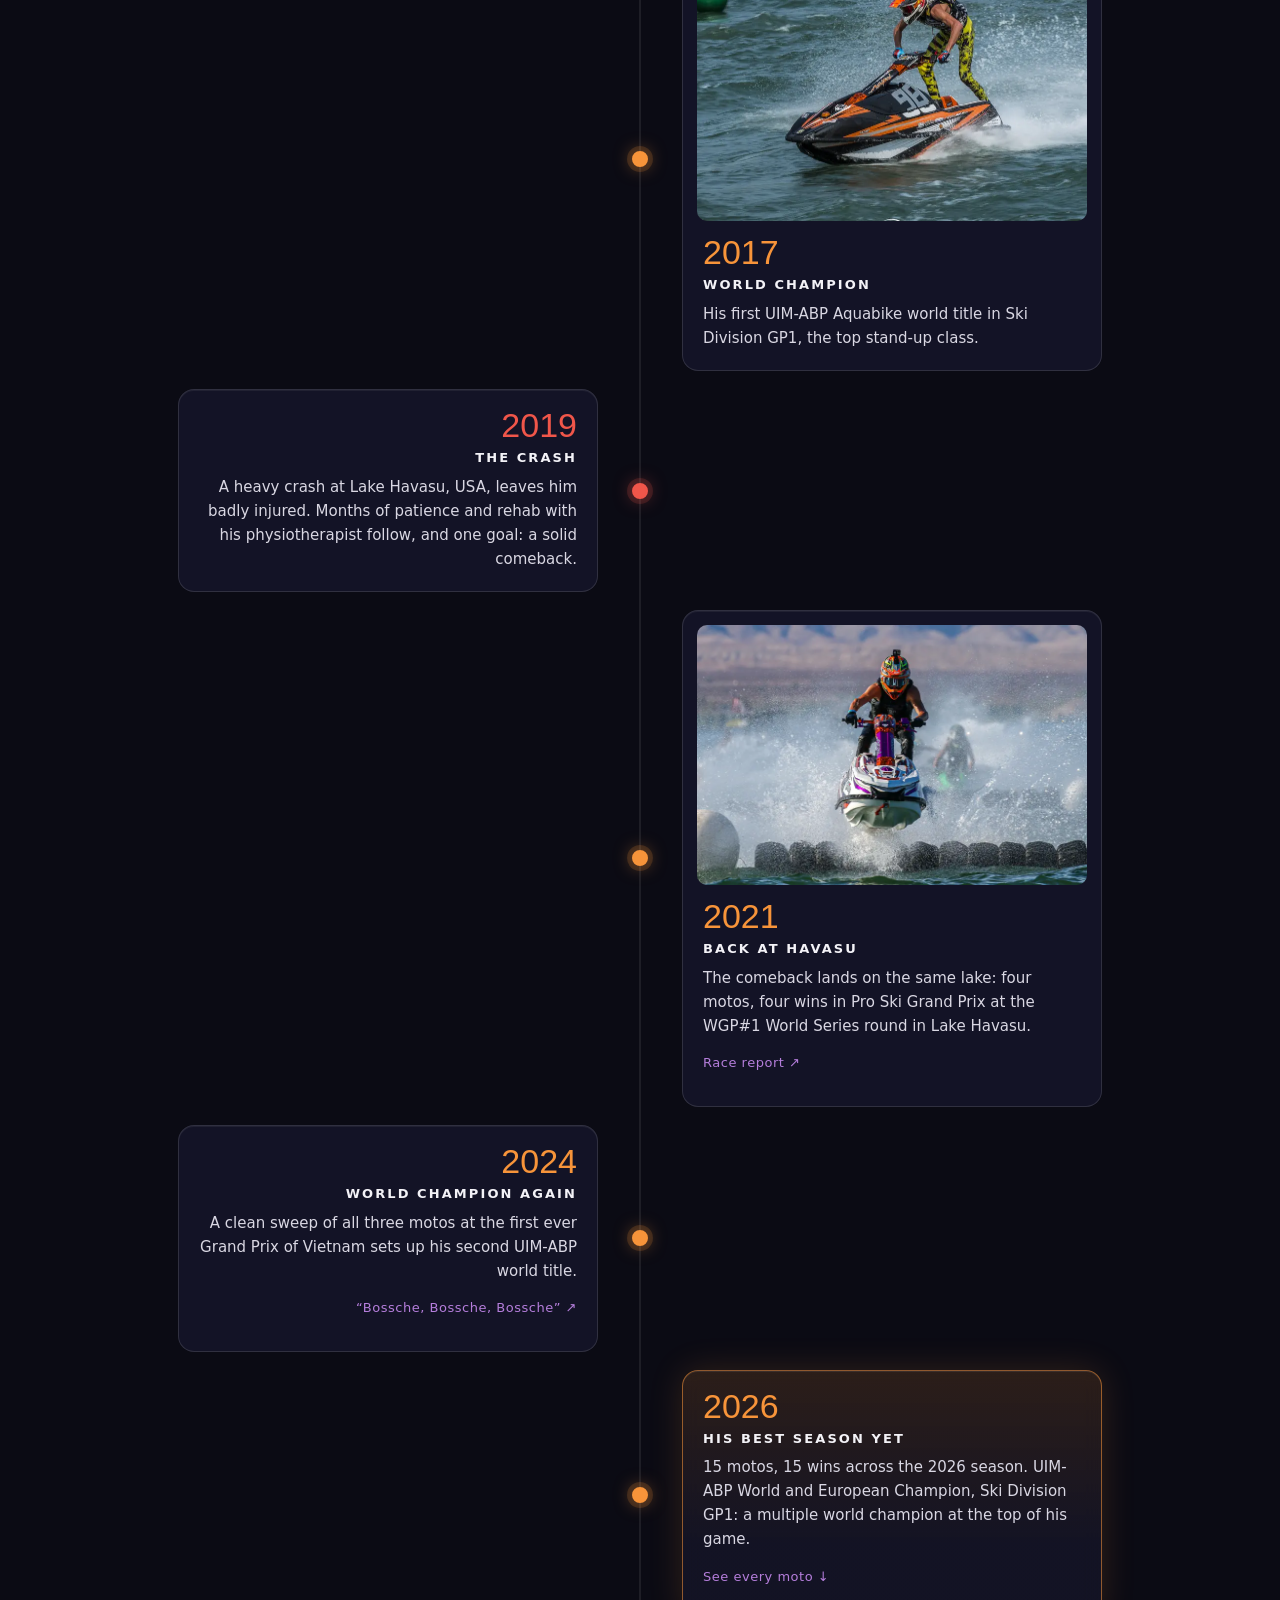
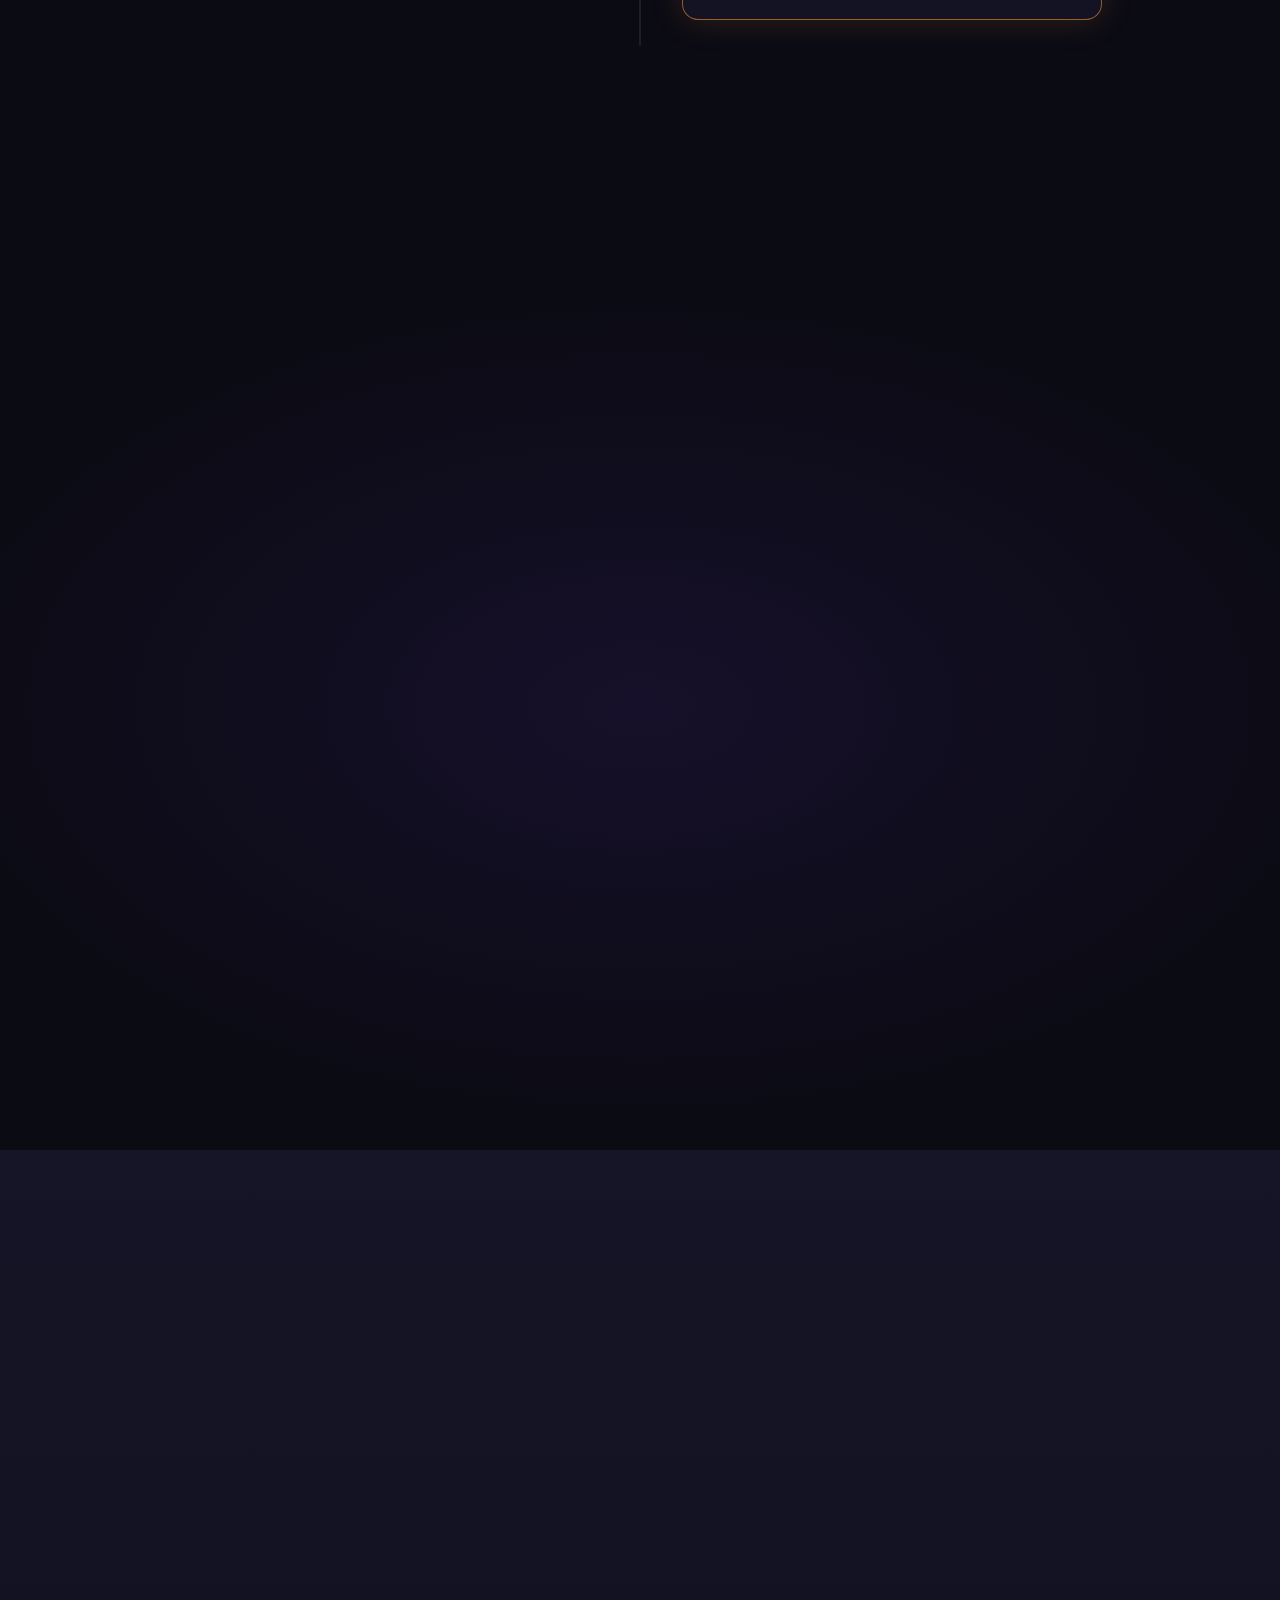
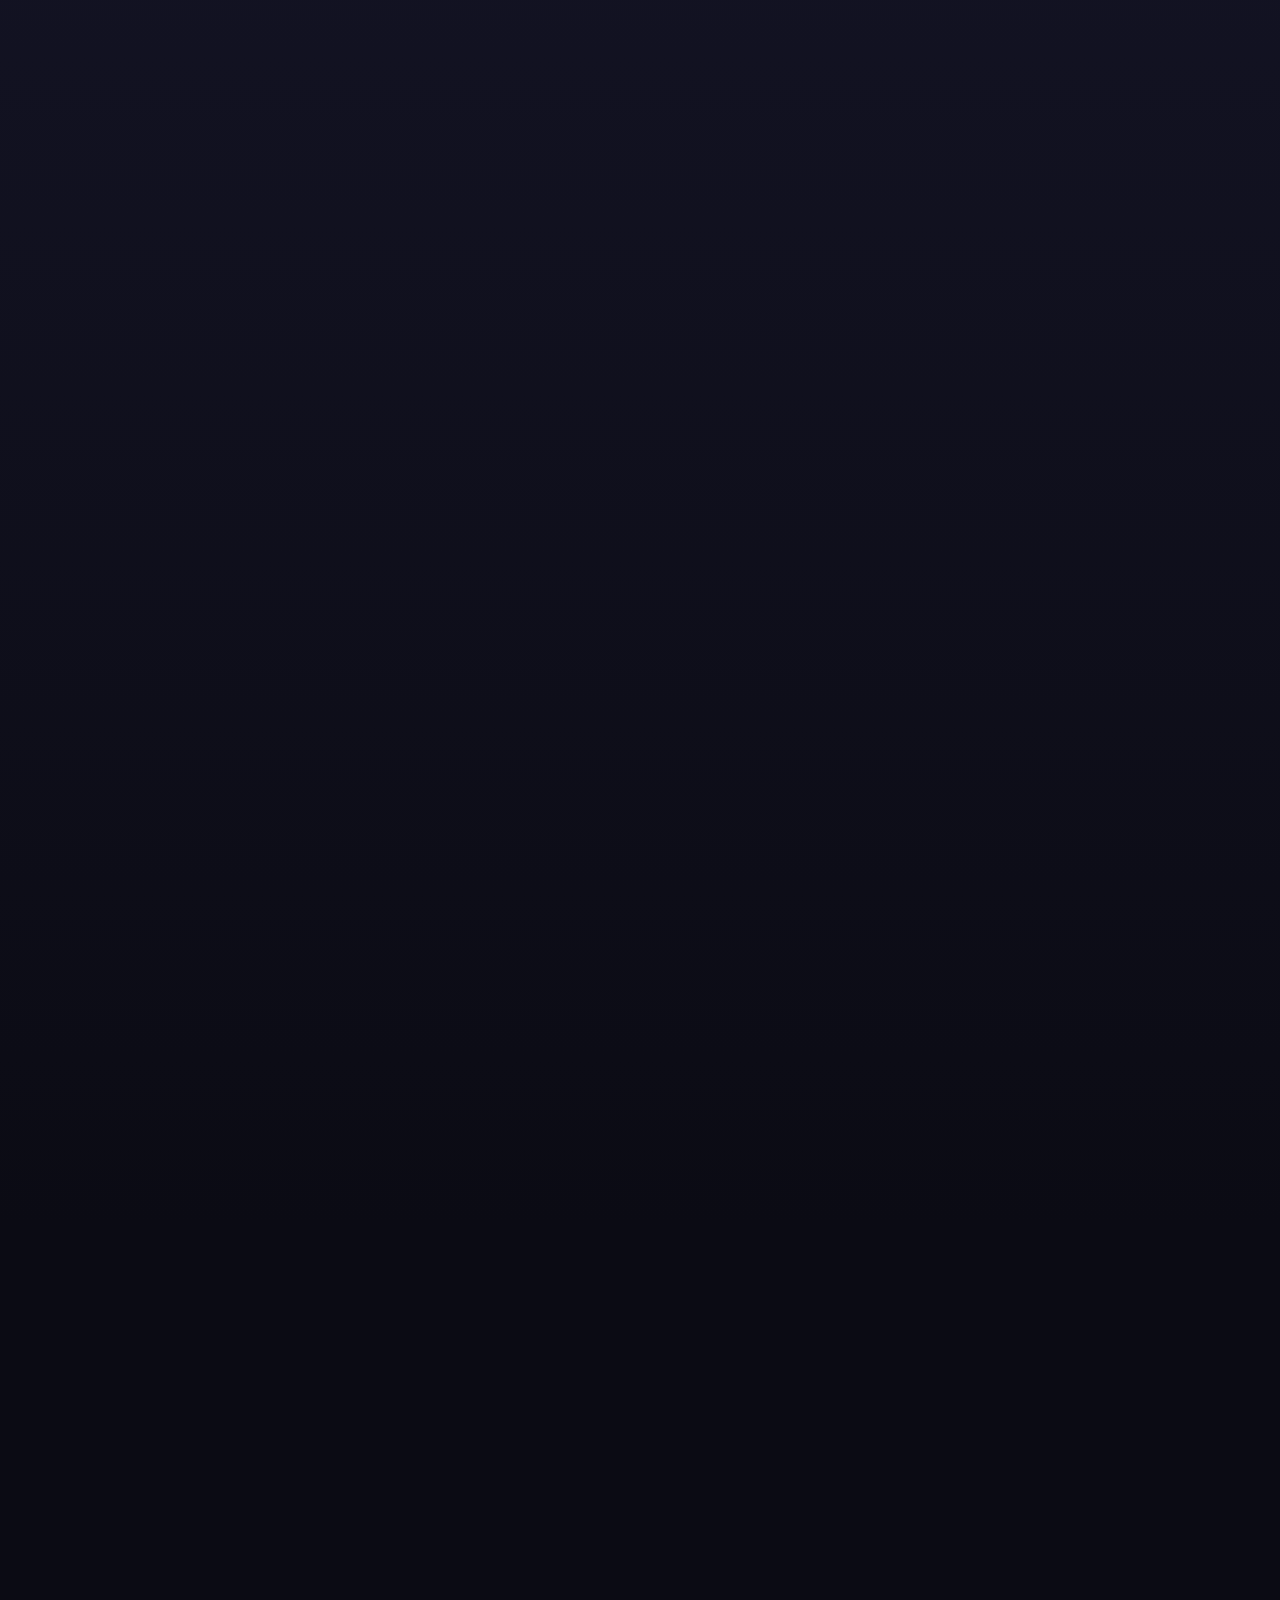
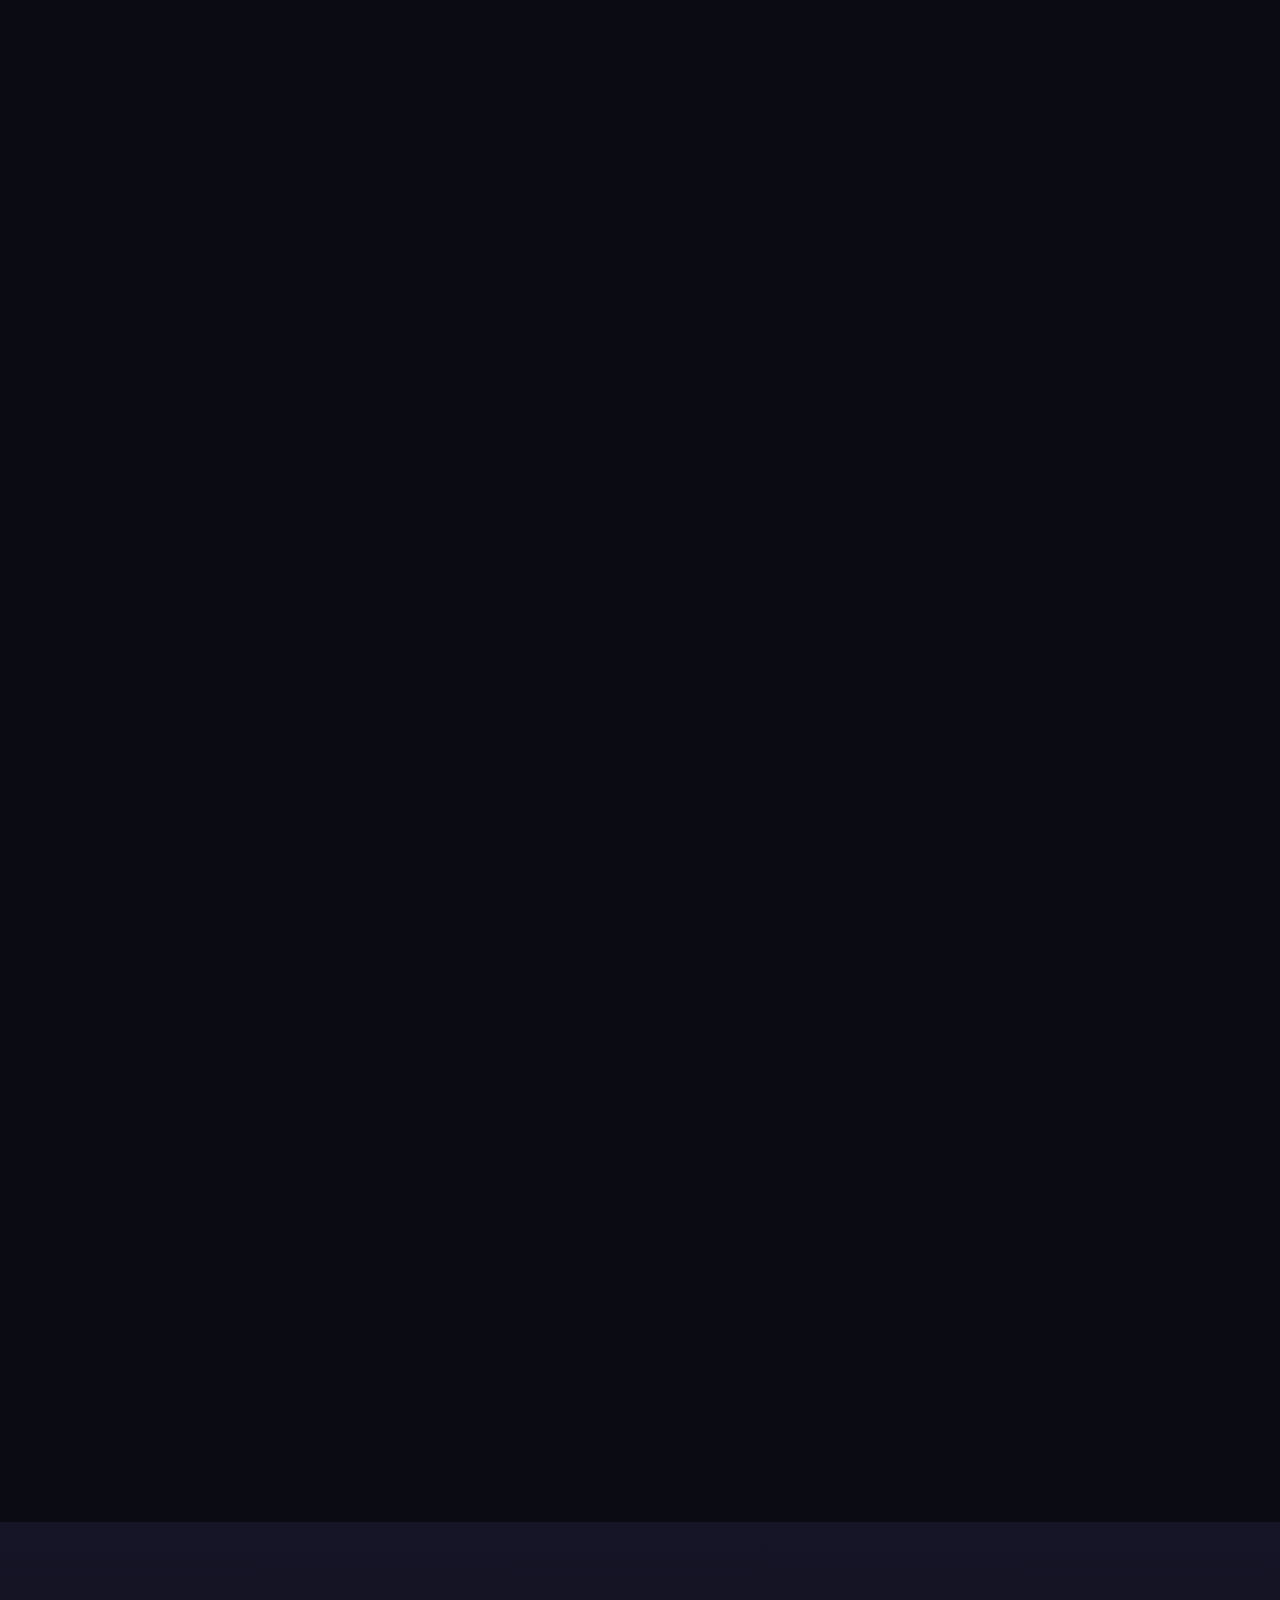
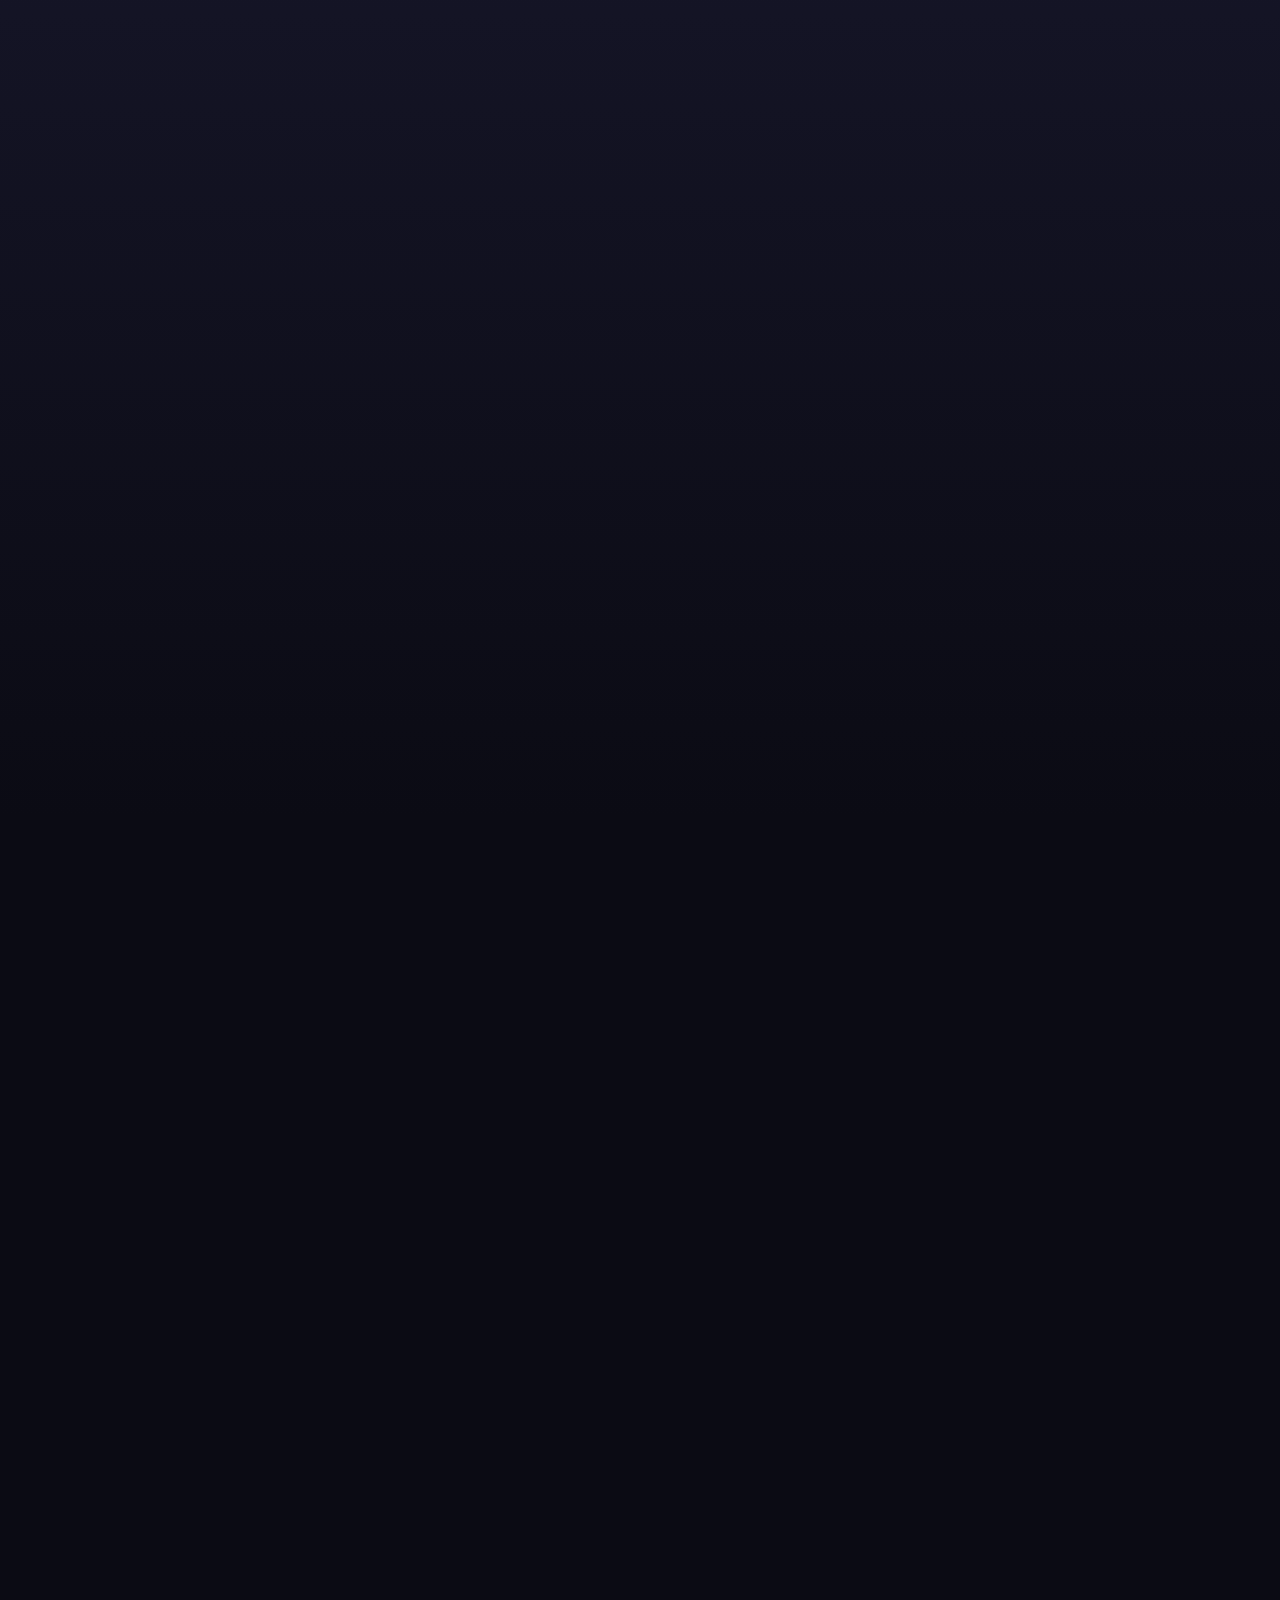
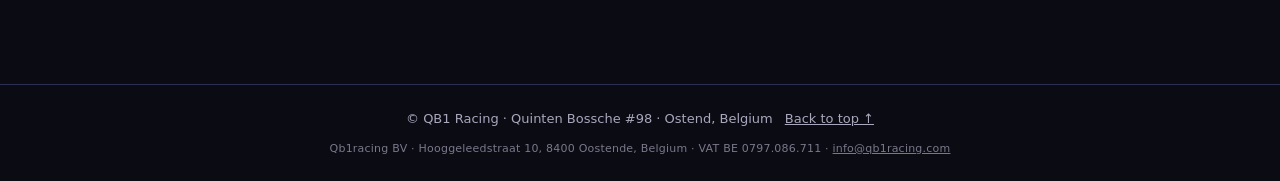
==== commit 954ad82a: "Final Beta 1: original QB1 RACING logo as default hero logo (particles, scroll inertia, tap/hover ke" ====
--- a/next/index.html
+++ b/next/index.html
@@ -2,6 +2,8 @@
 <html lang="en">
 <head>
 <meta charset="utf-8">
+<!-- QB1 Racing site · Final Beta 1 (2026-11-22) -->
+<meta name="version" content="Final Beta 1">
 <meta name="viewport" content="width=device-width, initial-scale=1, viewport-fit=cover">
 <title>Quinten Bossche #98 · Multiple World Champion · Stand-up jetski · QB1 Racing</title>
 <meta name="description" content="Quinten Bossche #98, multiple world champion in stand-up jetski racing from Ostend, Belgium. UIM-ABP Aquabike Ski GP1 World Champion 2017, 2024 and 2026, around 20 world titles. 2026 season: 15 races, 15 wins.">
@@ -25,7 +27,7 @@
 <meta name="apple-mobile-web-app-status-bar-style" content="black-translucent">
 <link rel="preload" as="image" href="media/draft-winning-reel-poster-1080p.jpg" media="(orientation: landscape)">
 <link rel="preload" as="image" href="media/draft-winning-reel-poster-720x1280.jpg" media="(orientation: portrait)">
-<link rel="stylesheet" href="css/site.css?v=17">
+<link rel="stylesheet" href="css/site.css?v=18">
 </head>
 <body>
 <a class="skip" href="#racing">Skip to content</a>
@@ -44,8 +46,8 @@
 
   <div class="hero-center">
     <div class="hero-logo" id="heroLogo" tabindex="0" role="button" aria-label="QB1 Racing logo. Move over it to stir the particles; tap, click or press Enter for a burst.">
-      <img class="hero-logo-img" src="assets/logo.svg" alt="QB1 Racing" width="2664" height="680"
-           onerror="this.onerror=null;this.src='assets/logo-placeholder.svg'">
+      <img class="hero-logo-img" src="assets/logo-original/qb1-racing-original.png" alt="QB1 Racing" width="2401" height="696"
+           onerror="this.onerror=null;this.src='assets/logo.svg'">
       <canvas class="fx hero-fx" aria-hidden="true"></canvas>
     </div>
     <h1 class="wordmark"><span class="wm-name">Quinten Bossche</span> <span class="wm-num">#98</span></h1>
@@ -378,12 +380,12 @@
   </div>
 </div>
 
-<script src="js/videos.js?v=17" defer></script>
-<script src="js/particles.js?v=17" defer></script>
-<script src="js/hero-fx.js?v=17" defer></script>
-<script src="js/main.js?v=17" defer></script>
-<script src="js/recap.js?v=17" defer></script>
-<script src="js/story.js?v=17" defer></script>
-<script src="js/reel.js?v=17" defer></script>
+<script src="js/videos.js?v=18" defer></script>
+<script src="js/particles.js?v=18" defer></script>
+<script src="js/hero-fx.js?v=18" defer></script>
+<script src="js/main.js?v=18" defer></script>
+<script src="js/recap.js?v=18" defer></script>
+<script src="js/story.js?v=18" defer></script>
+<script src="js/reel.js?v=18" defer></script>
 </body>
 </html>
--- a/next/css/site.css
+++ b/next/css/site.css
@@ -36,7 +36,7 @@
   linear-gradient(180deg,rgba(11,11,20,.45) 0%,rgba(11,11,20,0) 22%,rgba(11,11,20,0) 62%,rgba(11,11,20,.7) 100%)}
 .hero-center{width:min(1180px,100%);padding:max(28px,env(safe-area-inset-top)) clamp(16px,4vw,48px) max(28px,env(safe-area-inset-bottom));
   display:flex;flex-direction:column;align-items:center;gap:clamp(10px,1.6vh,18px)}
-.hero-logo{position:relative;width:min(56vw,720px);aspect-ratio:2664/680;border-radius:16px;cursor:pointer;touch-action:pan-y;outline:none;-webkit-tap-highlight-color:transparent;-webkit-touch-callout:none;-webkit-user-select:none;user-select:none}
+.hero-logo{position:relative;width:min(56vw,720px);aspect-ratio:2401/696;border-radius:16px;cursor:pointer;touch-action:pan-y;outline:none;-webkit-tap-highlight-color:transparent;-webkit-touch-callout:none;-webkit-user-select:none;user-select:none}
 .hero-logo:focus-visible{box-shadow:0 0 0 2px var(--bg),0 0 0 4px var(--focus)}
 .hero-logo-img{width:100%;height:100%;display:block;filter:drop-shadow(0 0 1px rgba(255,255,255,.75)) drop-shadow(0 6px 24px rgba(0,0,0,.55))}
 .hero-fx{position:absolute;left:-14%;top:-40%;width:128%;height:180%;pointer-events:none}
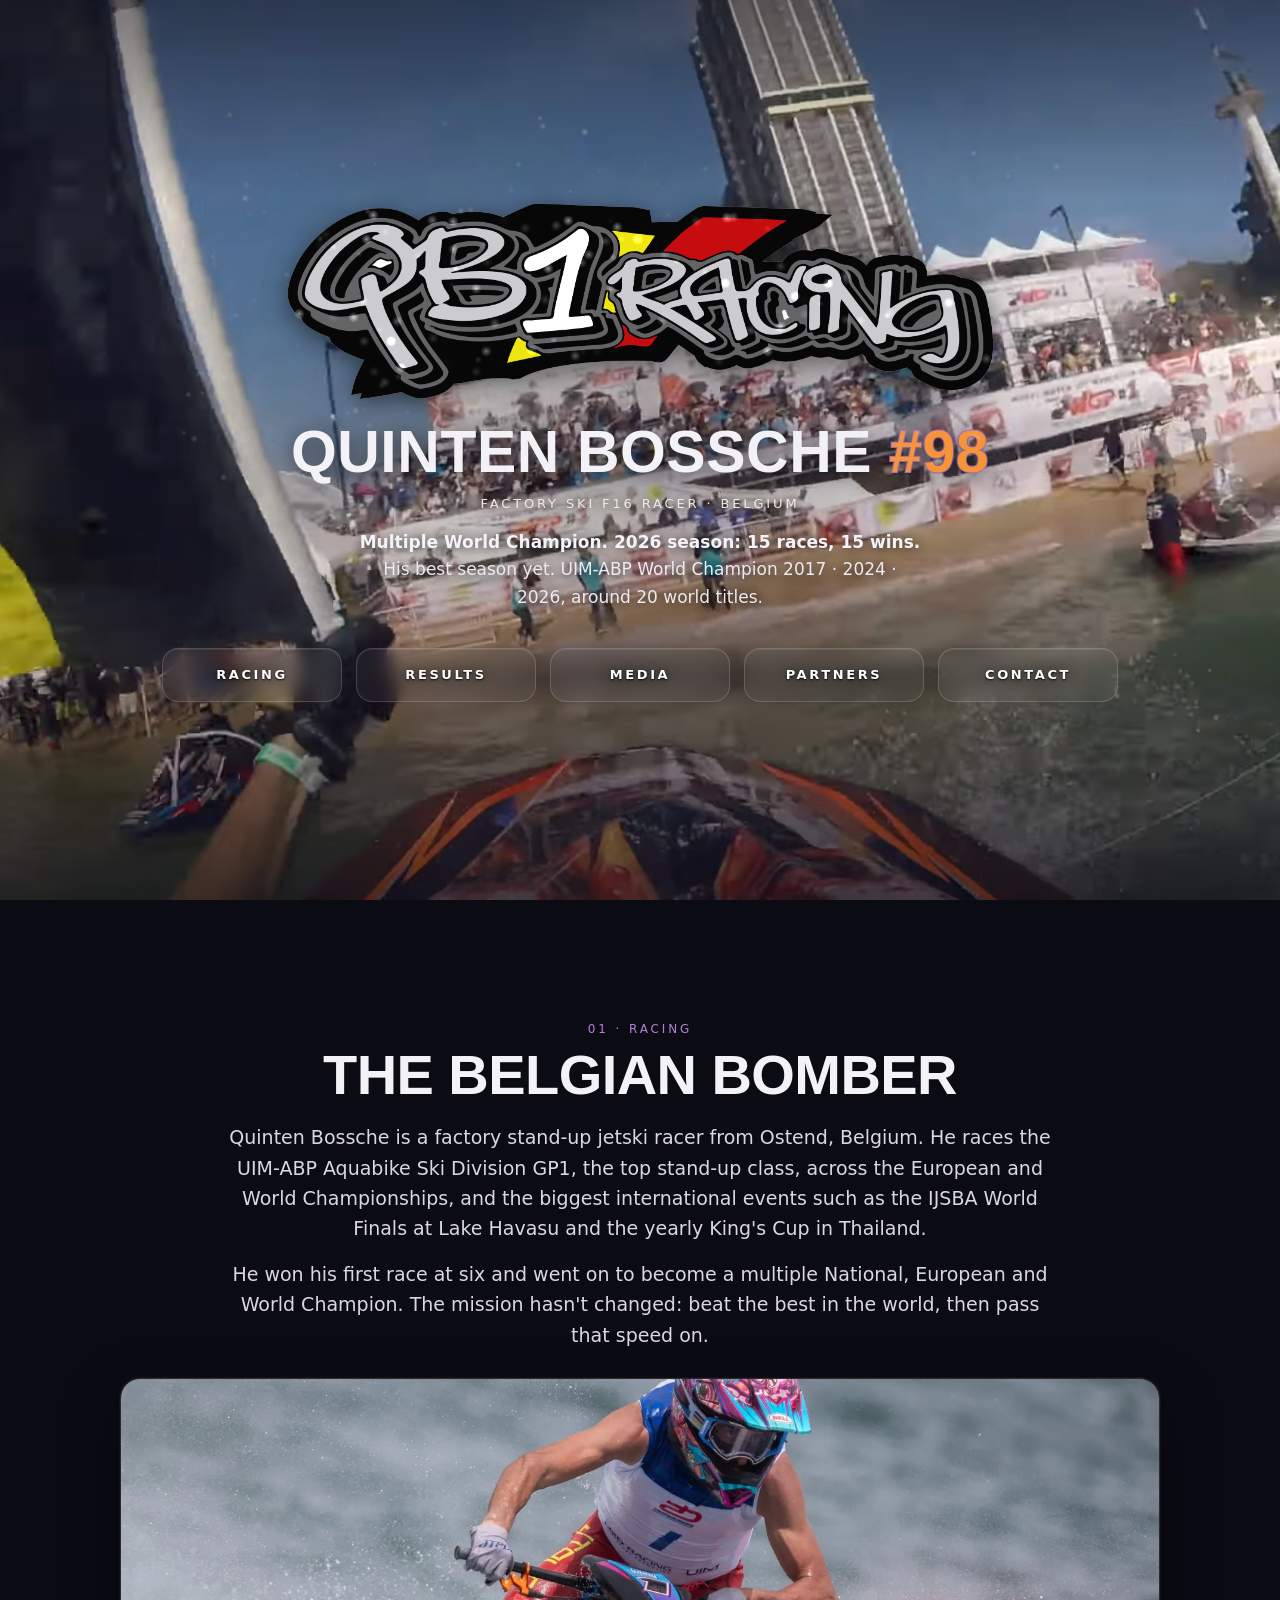
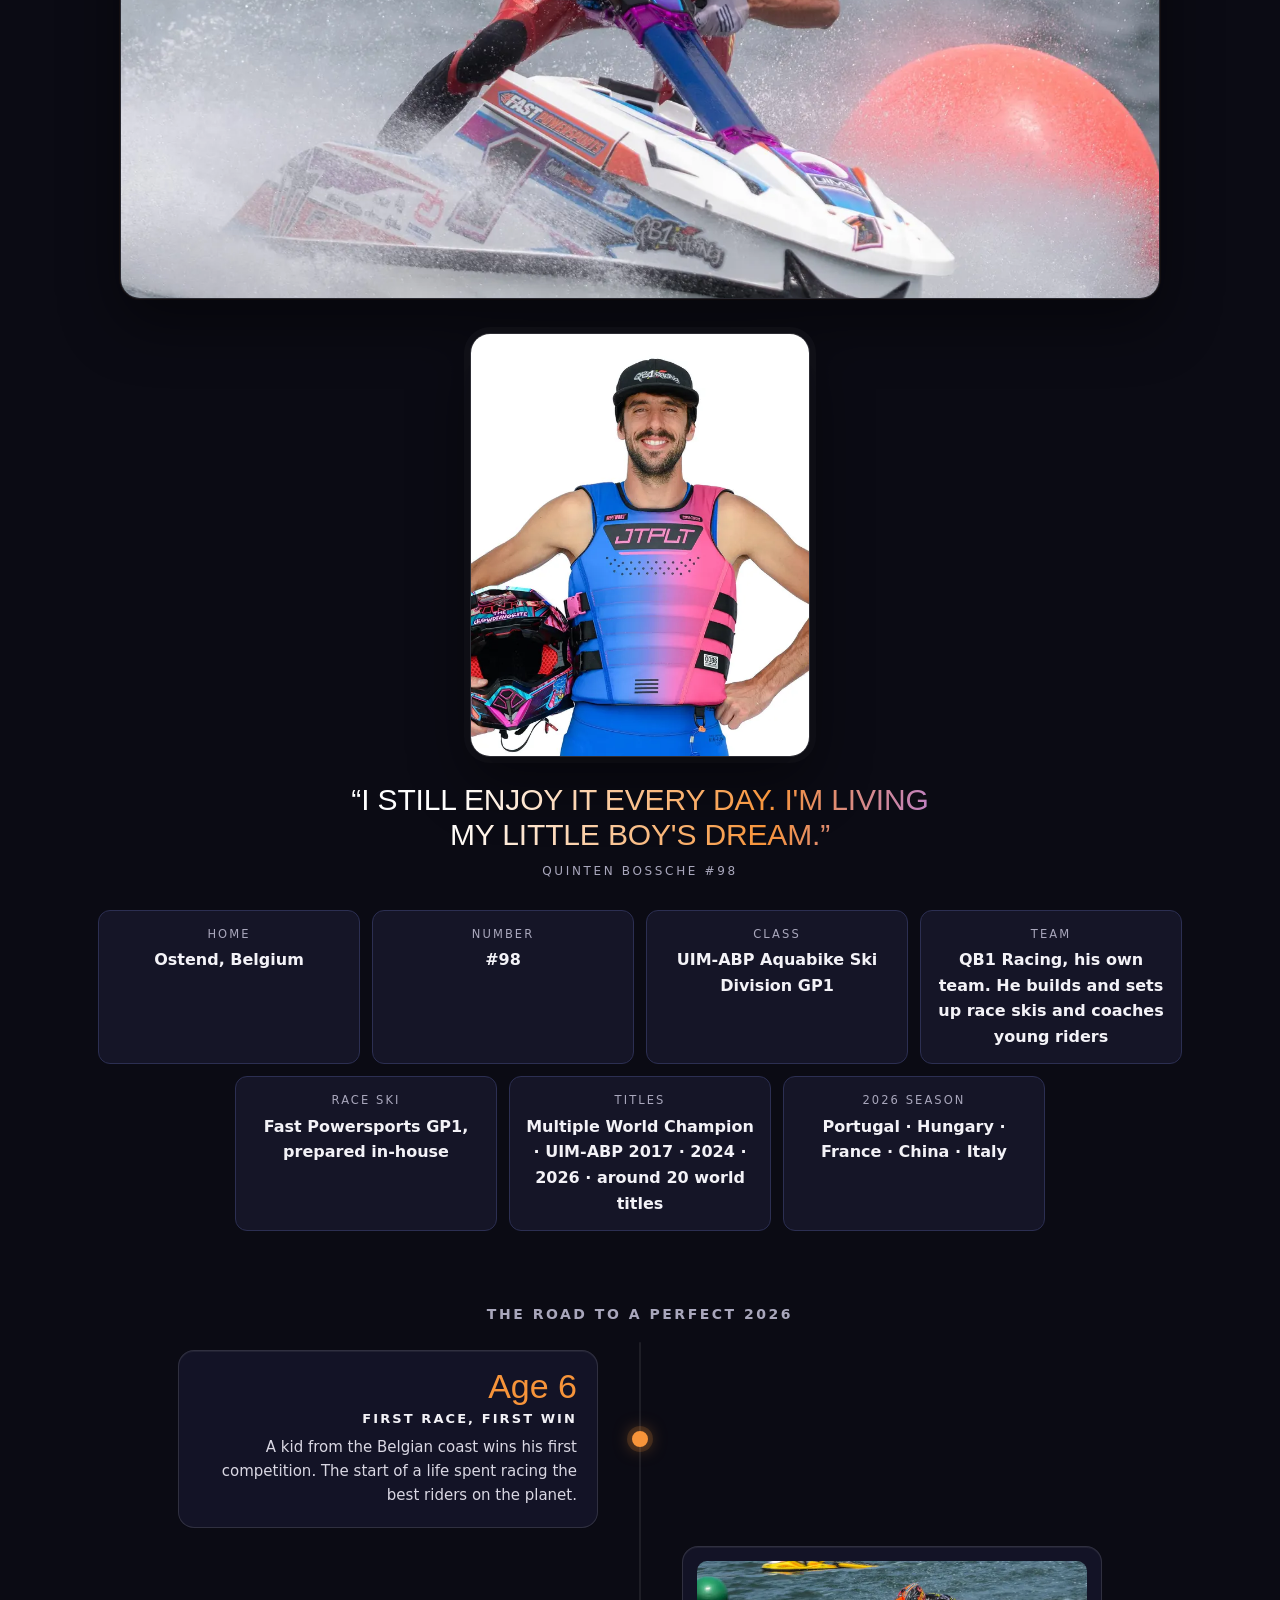
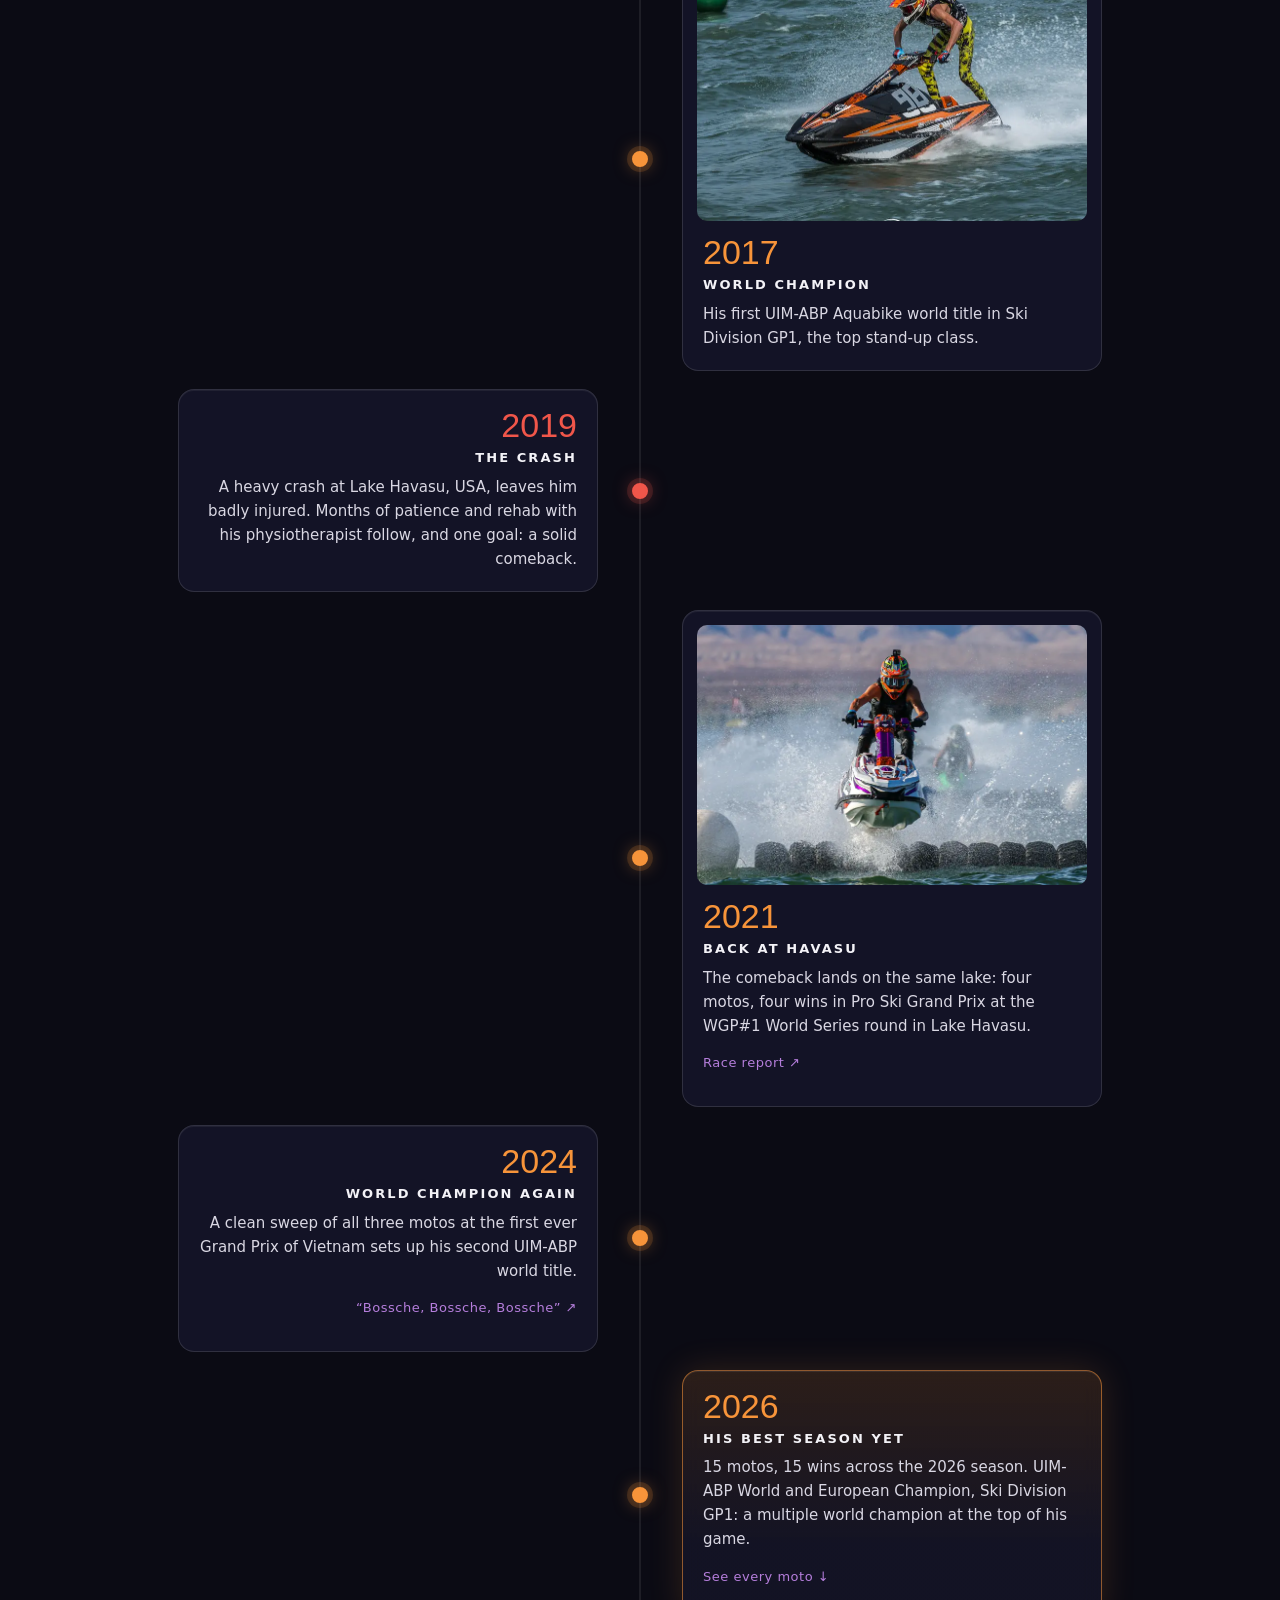
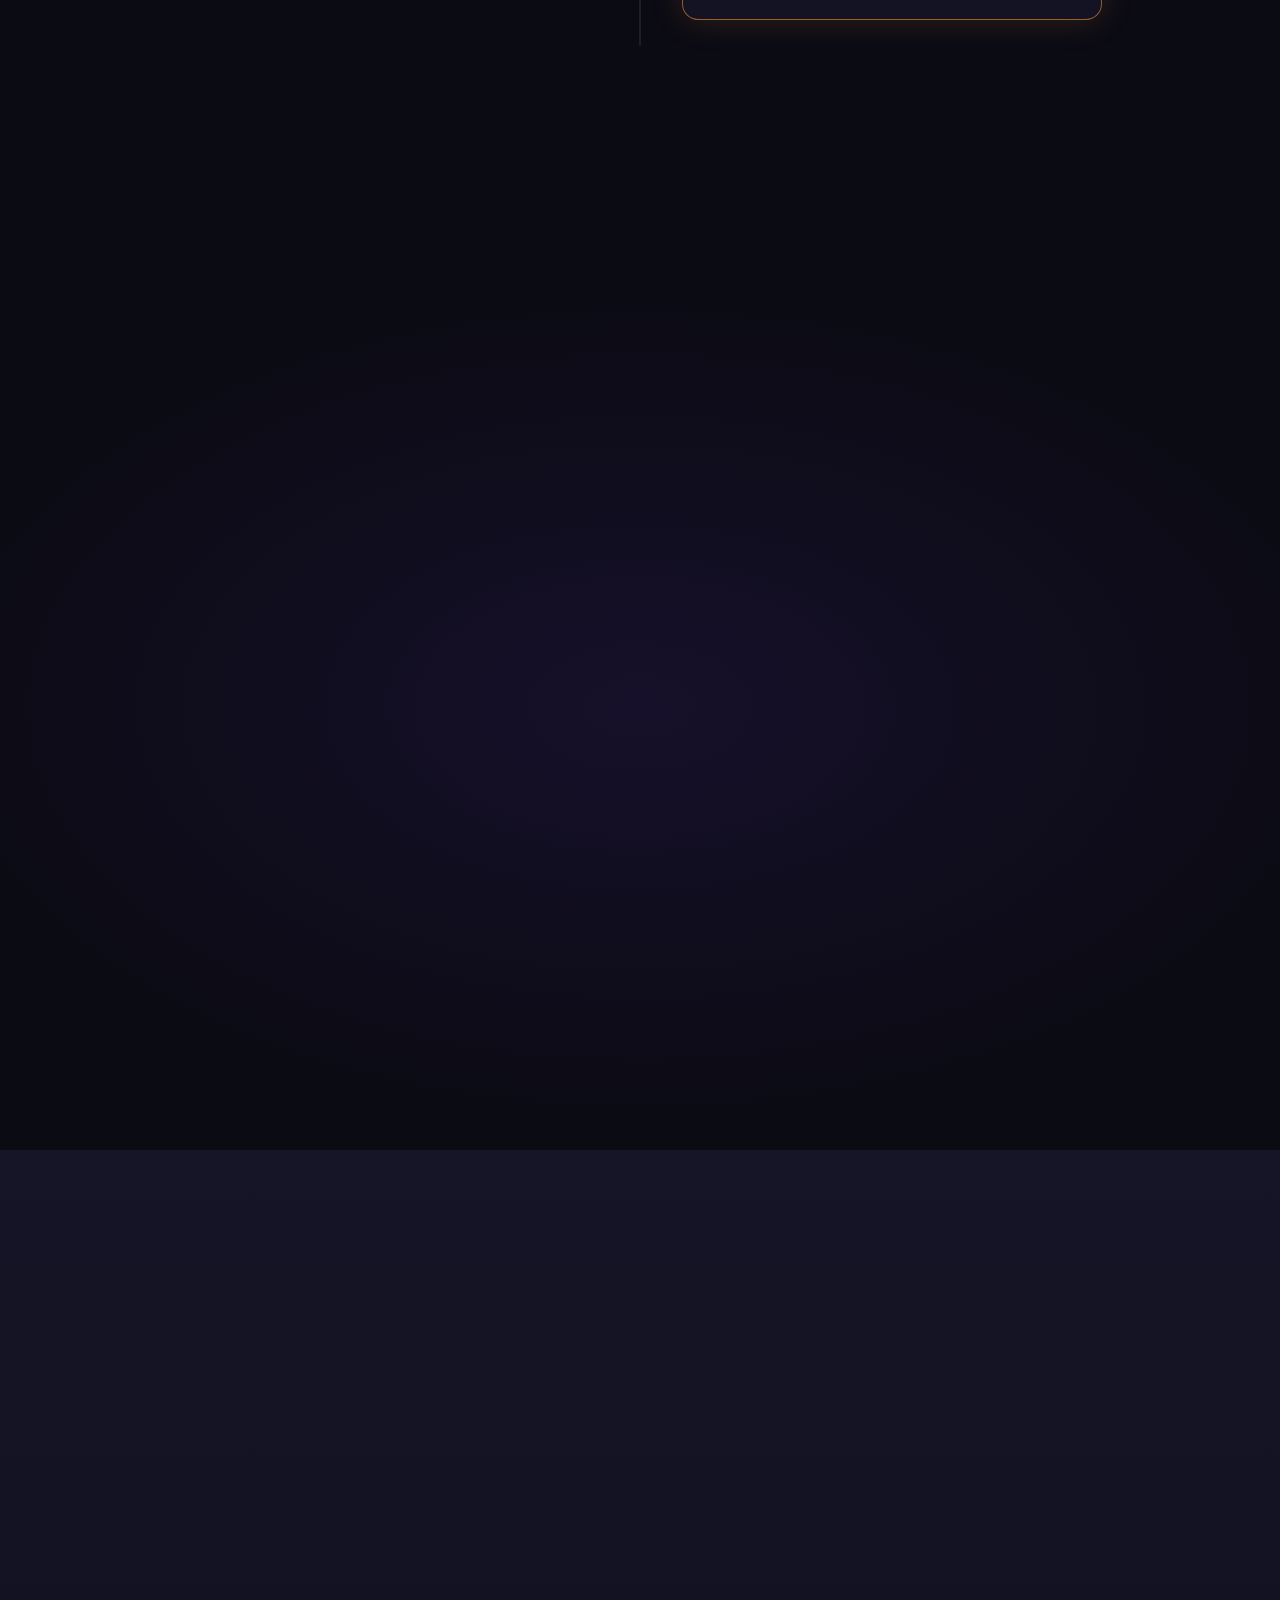
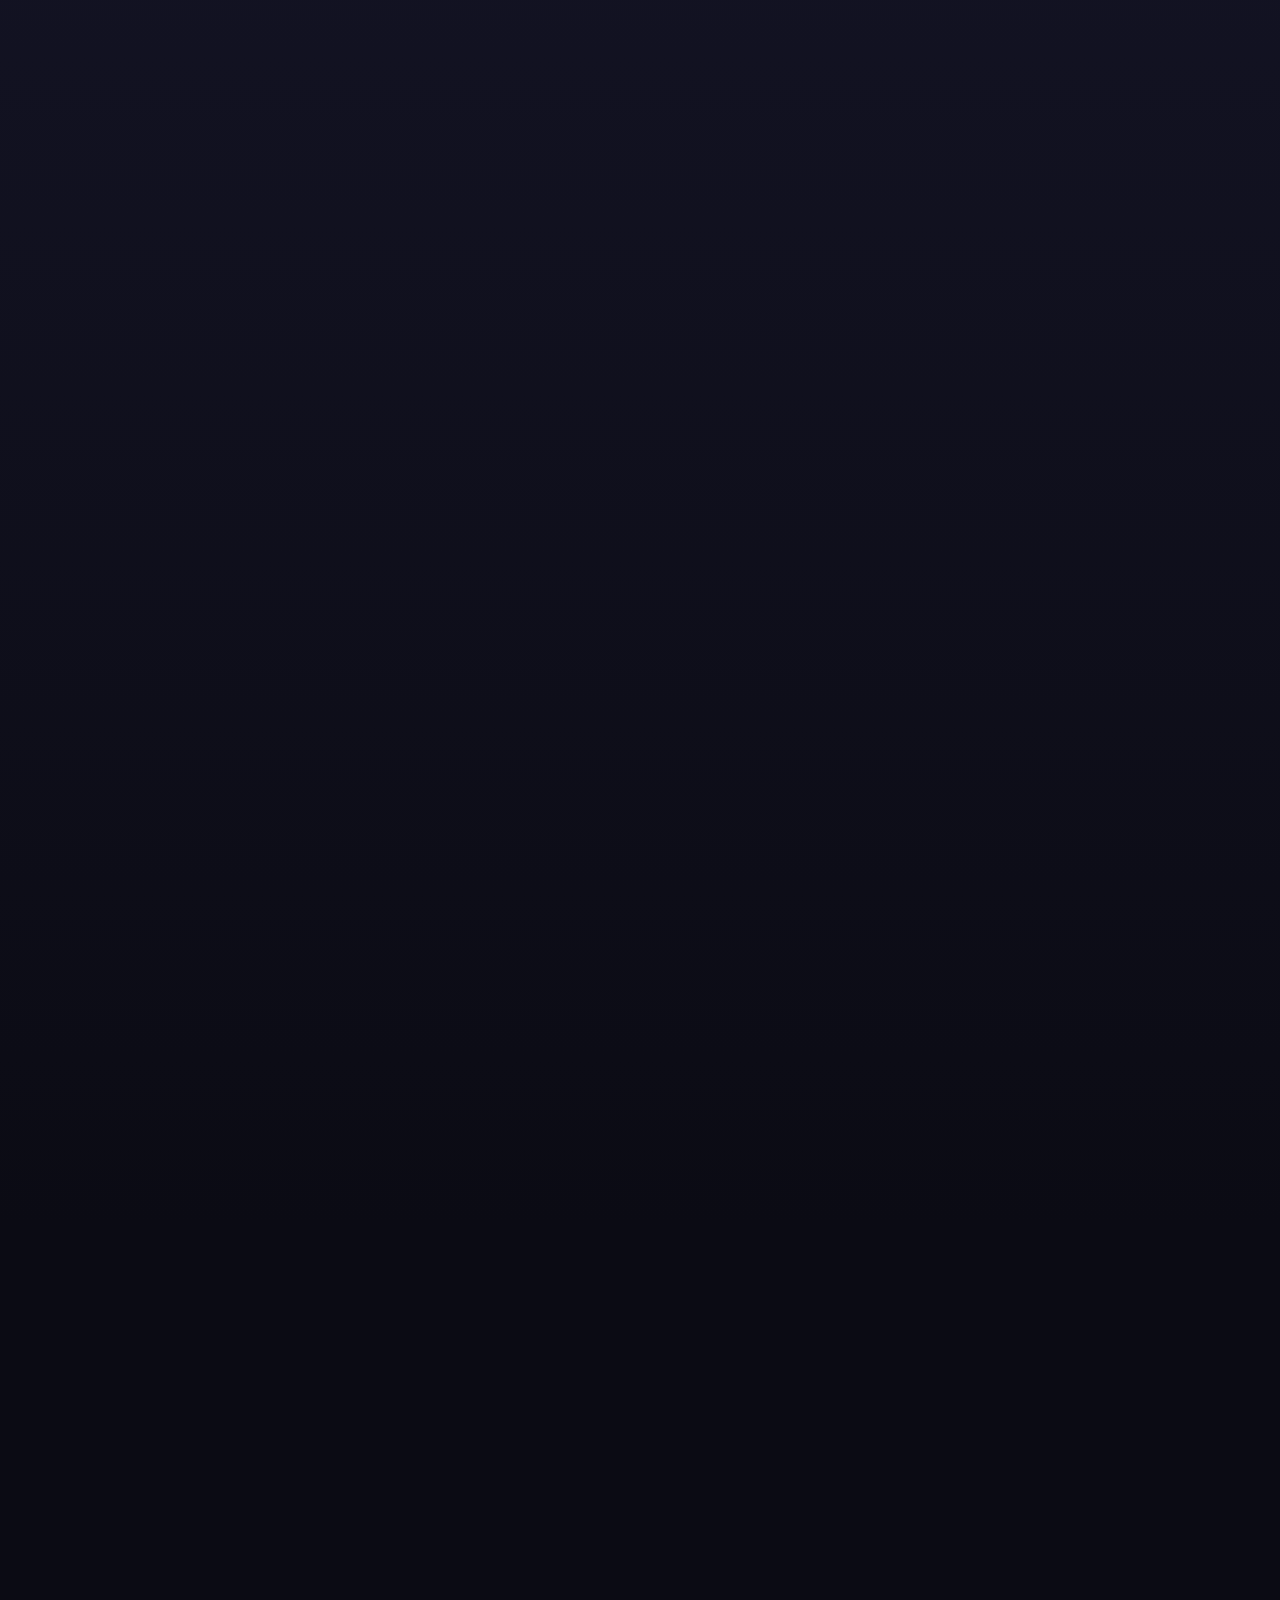
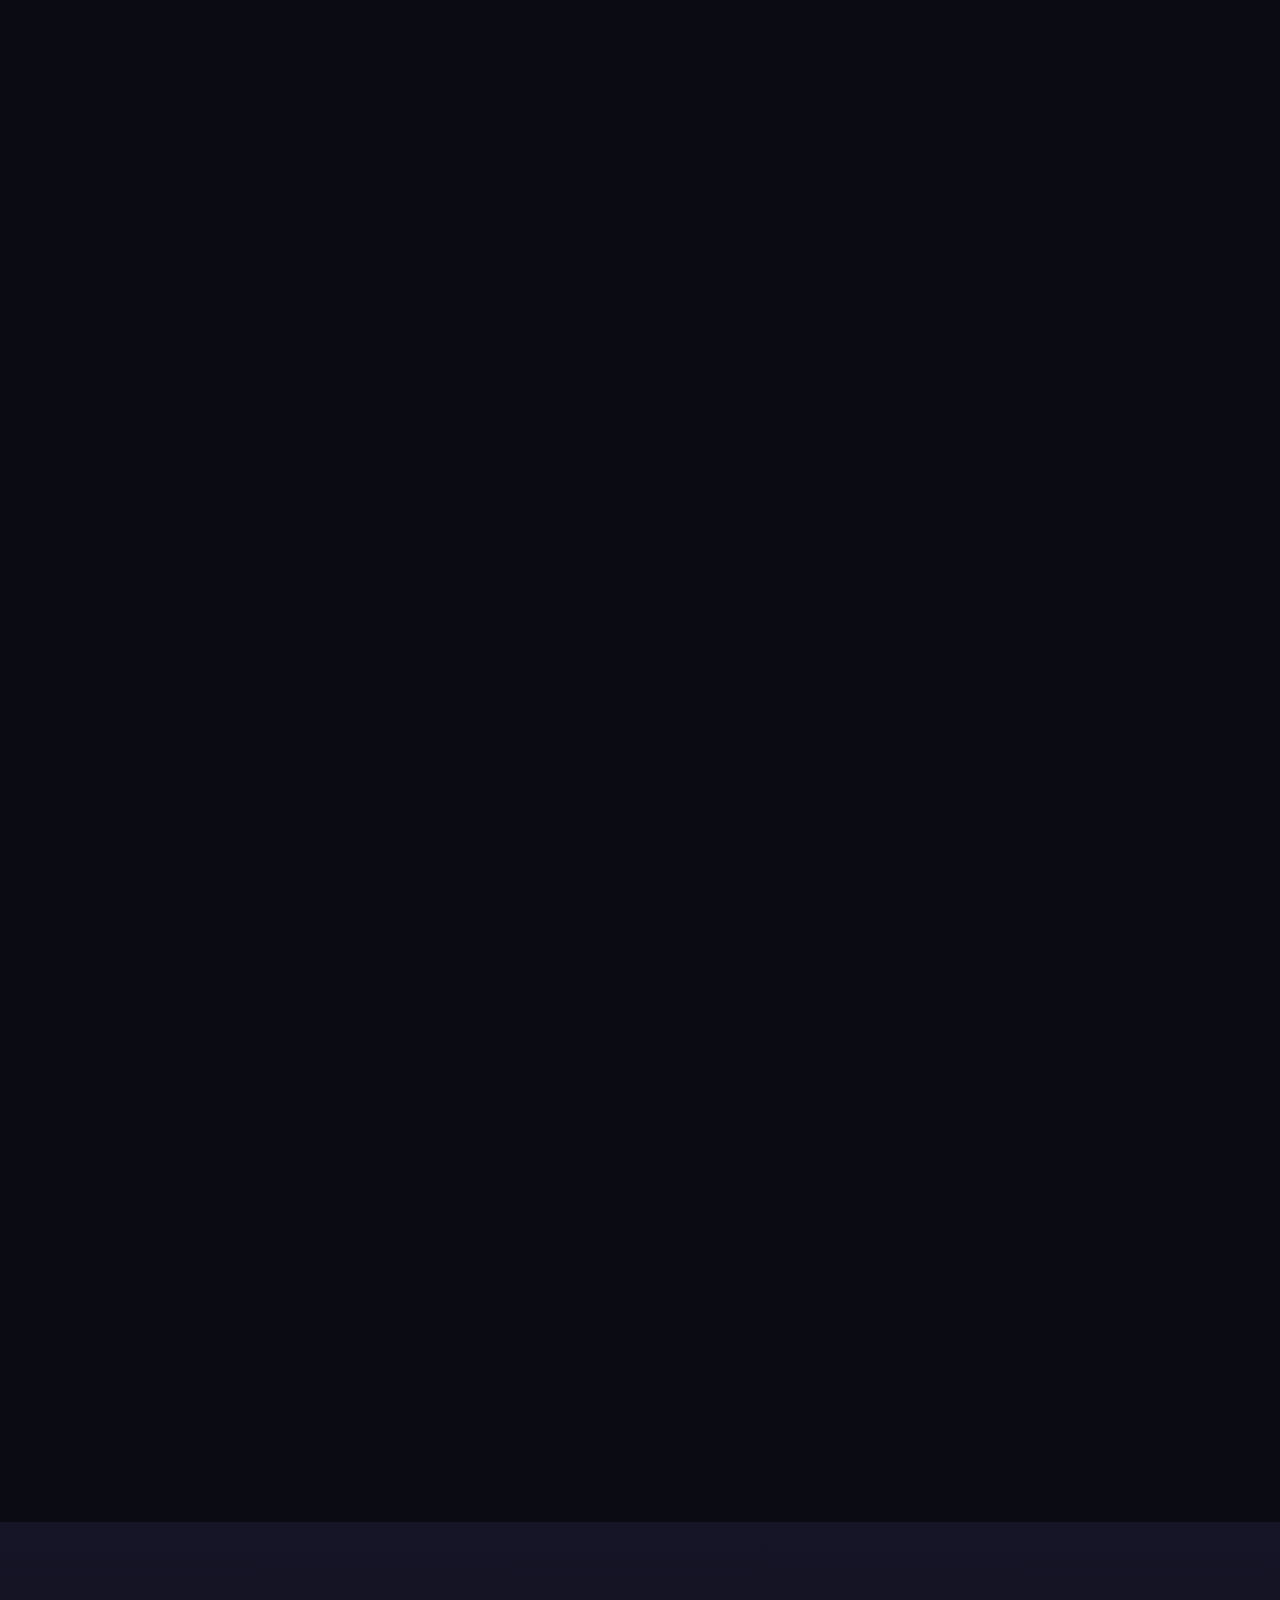
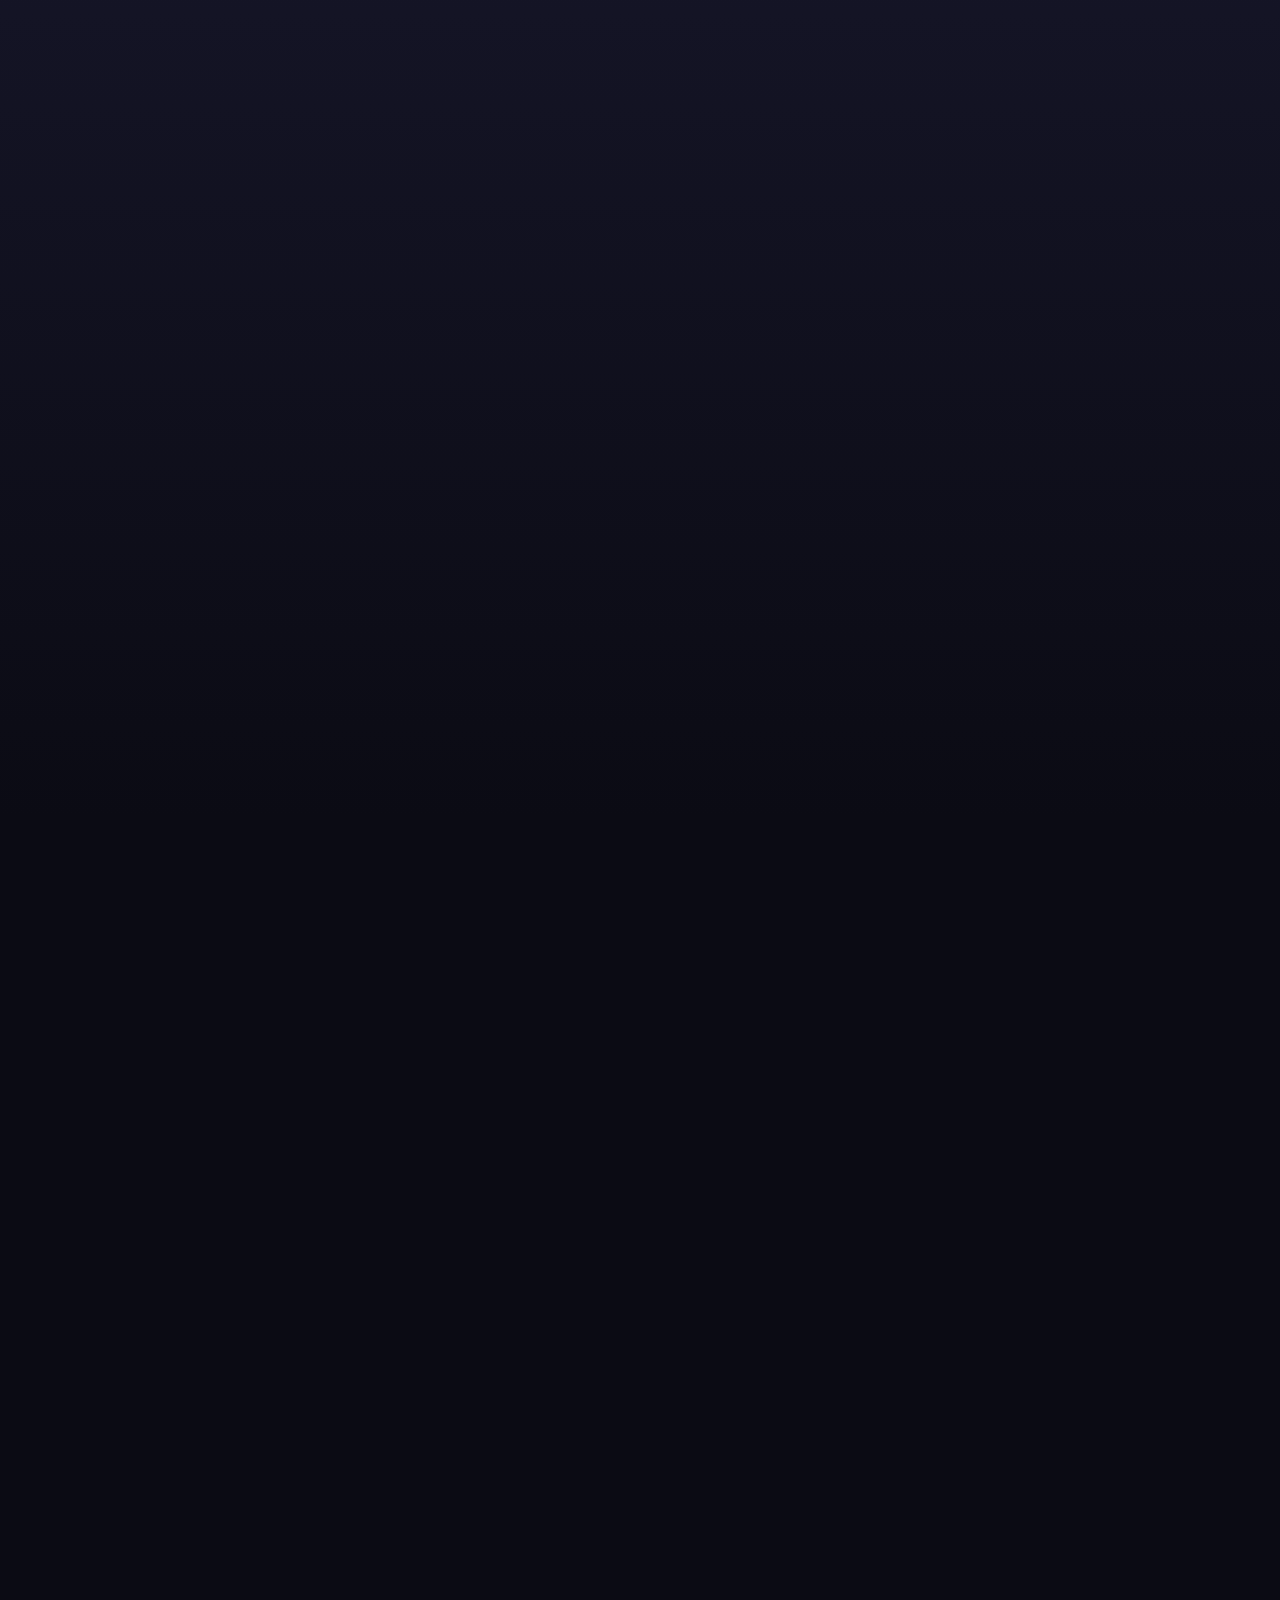
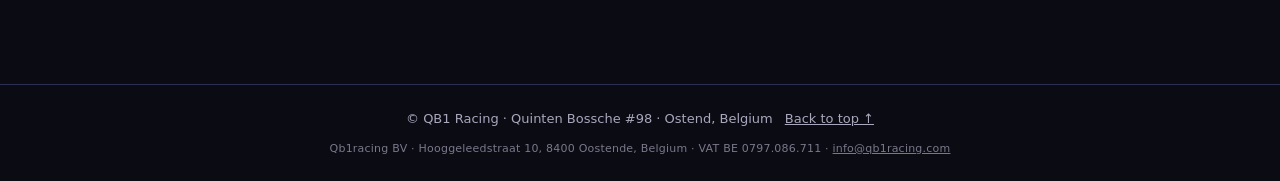
==== commit ef8a6aac: "Beta 1 cleanup: remove unused rival logos (Kommander, JSU, BNJ Parts), old qb1-loop videos and palet" ====
--- a/next/index.html
+++ b/next/index.html
@@ -27,14 +27,14 @@
 <meta name="apple-mobile-web-app-status-bar-style" content="black-translucent">
 <link rel="preload" as="image" href="media/draft-winning-reel-poster-1080p.jpg" media="(orientation: landscape)">
 <link rel="preload" as="image" href="media/draft-winning-reel-poster-720x1280.jpg" media="(orientation: portrait)">
-<link rel="stylesheet" href="css/site.css?v=18">
+<link rel="stylesheet" href="css/site.css?v=19">
 </head>
 <body>
 <a class="skip" href="#racing">Skip to content</a>
 
 <header class="hero" id="top">
   <!-- Background: winning reel. Poster first (picture, portrait vs landscape), video injected by JS
-       unless prefers-reduced-motion / Save-Data. Old qb1-loop-* files are kept in media/ but unused. -->
+       unless prefers-reduced-motion / Save-Data. Old qb1-loop-* files were removed (backup in git tag backup-before-cleanup-beta-1). -->
   <picture class="hero-poster" aria-hidden="true">
     <source media="(orientation: portrait)" srcset="media/draft-winning-reel-poster-720x1280.jpg">
     <img src="media/draft-winning-reel-poster-1080p.jpg" alt="" width="1920" height="1080" decoding="async" fetchpriority="high">
@@ -380,12 +380,12 @@
   </div>
 </div>
 
-<script src="js/videos.js?v=18" defer></script>
-<script src="js/particles.js?v=18" defer></script>
-<script src="js/hero-fx.js?v=18" defer></script>
-<script src="js/main.js?v=18" defer></script>
-<script src="js/recap.js?v=18" defer></script>
-<script src="js/story.js?v=18" defer></script>
-<script src="js/reel.js?v=18" defer></script>
+<script src="js/videos.js?v=19" defer></script>
+<script src="js/particles.js?v=19" defer></script>
+<script src="js/hero-fx.js?v=19" defer></script>
+<script src="js/main.js?v=19" defer></script>
+<script src="js/recap.js?v=19" defer></script>
+<script src="js/story.js?v=19" defer></script>
+<script src="js/reel.js?v=19" defer></script>
 </body>
 </html>
--- a/next/css/site.css
+++ b/next/css/site.css
@@ -40,6 +40,8 @@
 .hero-logo:focus-visible{box-shadow:0 0 0 2px var(--bg),0 0 0 4px var(--focus)}
 .hero-logo-img{width:100%;height:100%;display:block;filter:drop-shadow(0 0 1px rgba(255,255,255,.75)) drop-shadow(0 6px 24px rgba(0,0,0,.55))}
 .hero-fx{position:absolute;left:-14%;top:-40%;width:128%;height:180%;pointer-events:none}
+/* Beta 1.1: wider padding so burst particles are never cut off; logo stays centred in it (bleed in main.js) */
+.hero-logo .hero-fx{left:-40%;top:-130%;width:180%;height:360%}
 .hero-logo.fx-ready .hero-logo-img{visibility:hidden}
 .wordmark{margin:4px 0 0;font-family:var(--display);font-weight:900;text-transform:uppercase;line-height:.95;letter-spacing:.01em;font-size:clamp(28px,4.6vw,64px);text-shadow:0 3px 22px rgba(0,0,0,.6)}
 .wm-name{display:inline}
